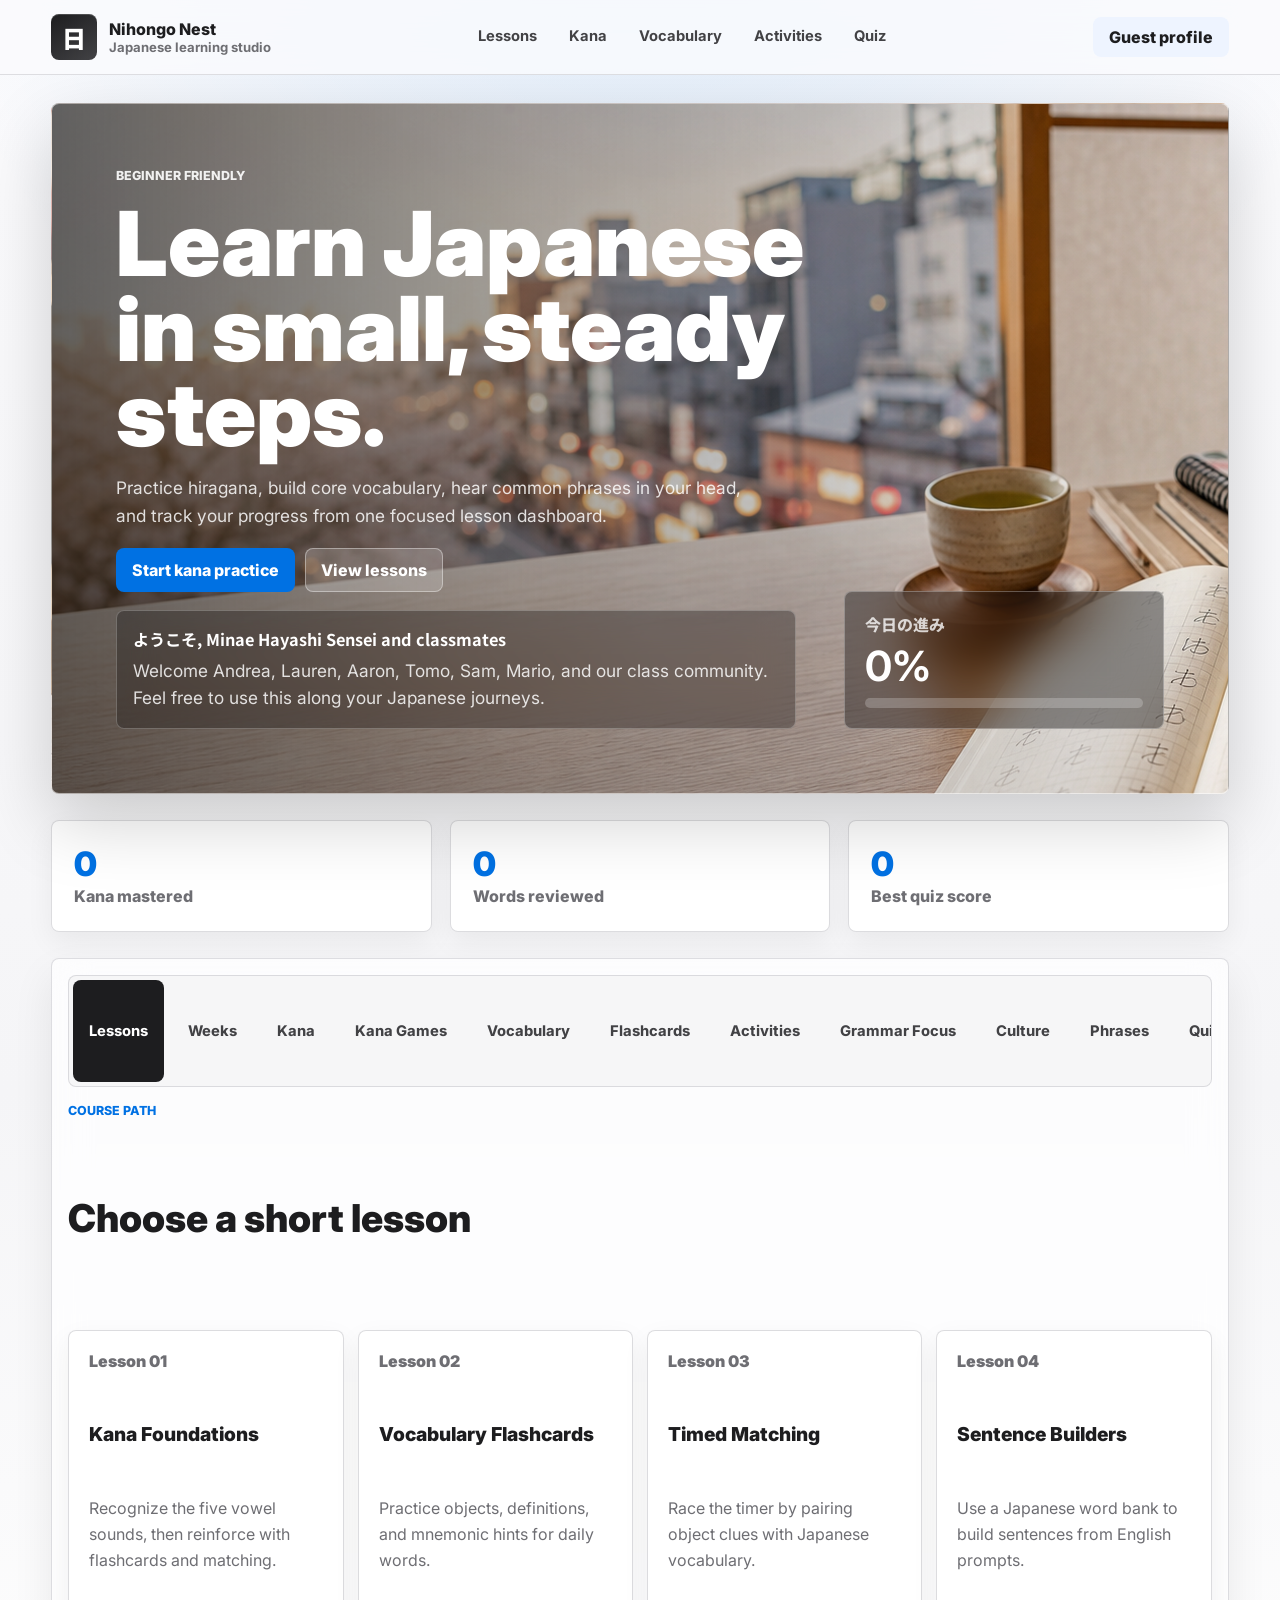
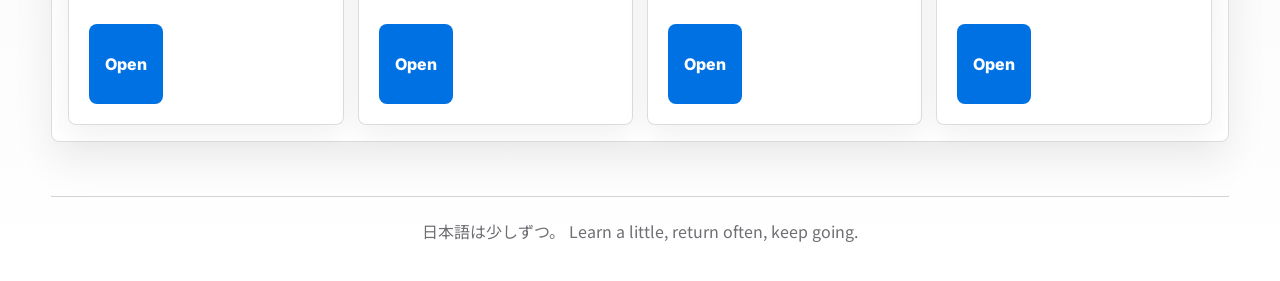
==== index.html @ d8e90565 "Add Japanese learning website" ====
<!doctype html>
<html lang="en">
  <head>
    <meta charset="UTF-8" />
    <meta name="viewport" content="width=device-width, initial-scale=1.0" />
    <title>Nihongo Nest | Japanese Learning</title>
    <link rel="preconnect" href="https://fonts.googleapis.com" />
    <link rel="preconnect" href="https://fonts.gstatic.com" crossorigin />
    <link
      href="https://fonts.googleapis.com/css2?family=Noto+Sans+JP:wght@400;600;700;900&family=Inter:wght@400;600;700;900&display=swap"
      rel="stylesheet"
    />
    <link rel="stylesheet" href="styles.css" />
  </head>
  <body>
    <header class="topbar">
      <a class="brand" href="#home" aria-label="Nihongo Nest home">
        <span class="brand-mark">日</span>
        <span>
          <strong>Nihongo Nest</strong>
          <small>Japanese learning studio</small>
        </span>
      </a>
      <nav aria-label="Main navigation">
        <a href="#course" data-course-tab="lessons">Lessons</a>
        <a href="#course" data-course-tab="kana">Kana</a>
        <a href="#course" data-course-tab="vocab">Vocabulary</a>
        <a href="#course" data-course-tab="activities">Activities</a>
        <a href="#course" data-course-tab="quiz">Quiz</a>
      </nav>
      <div class="profile-widget" id="profileWidget">
        <button class="profile-chip" type="button" id="profileToggleButton">Guest profile</button>
        <div class="profile-popover" id="profilePopover" hidden>
          <label>
            Name
            <input id="profileNameInput" type="text" autocomplete="username" placeholder="Your name" />
          </label>
          <label>
            4-digit password
            <input
              id="profilePinInput"
              type="password"
              inputmode="numeric"
              maxlength="4"
              autocomplete="current-password"
              placeholder="1234"
            />
          </label>
          <div class="profile-actions">
            <button type="button" id="profileLoginButton">Open profile</button>
            <button class="light" type="button" id="profileLogoutButton">Guest mode</button>
          </div>
          <p id="profileStatus" role="status">Create or open a profile to save progress by name.</p>
        </div>
      </div>
    </header>

    <main>
      <section class="hero" id="home">
        <div class="hero-copy">
          <span class="eyebrow">Beginner friendly</span>
          <h1>Learn Japanese in small, steady steps.</h1>
          <p>
            Practice hiragana, build core vocabulary, hear common phrases in your head, and
            track your progress from one focused lesson dashboard.
          </p>
          <div class="hero-actions" aria-label="Primary actions">
            <a class="button primary" href="#course" data-course-tab="kana">Start kana practice</a>
            <a class="button secondary" href="#course" data-course-tab="lessons">View lessons</a>
          </div>
          <div class="class-welcome">
            <strong>ようこそ, Minae Hayashi Sensei and classmates</strong>
            <p>
              Welcome Andrea, Lauren, Aaron, Tomo, Sam, Mario, and our class community.
              Feel free to use this along your Japanese journeys.
            </p>
          </div>
        </div>
        <div class="hero-meter" aria-label="Study progress">
          <span>今日の進み</span>
          <strong id="heroProgress">0%</strong>
          <div class="progress-track">
            <span id="heroProgressBar"></span>
          </div>
        </div>
      </section>

      <section class="study-strip" aria-label="Learning stats">
        <article>
          <span id="knownKanaCount">0</span>
          <p>Kana mastered</p>
        </article>
        <article>
          <span id="knownWordCount">0</span>
          <p>Words reviewed</p>
        </article>
        <article>
          <span id="quizBest">0</span>
          <p>Best quiz score</p>
        </article>
      </section>

      <section class="course-shell" id="course" aria-label="Course workspace">
        <div class="course-tabs" role="tablist" aria-label="Course sections">
          <button class="active" type="button" role="tab" data-course-tab="lessons" aria-selected="true">Lessons</button>
          <button type="button" role="tab" data-course-tab="weeks" aria-selected="false">Weeks</button>
          <button type="button" role="tab" data-course-tab="kana" aria-selected="false">Kana</button>
          <button type="button" role="tab" data-course-tab="kana-games" aria-selected="false">Kana Games</button>
          <button type="button" role="tab" data-course-tab="vocab" aria-selected="false">Vocabulary</button>
          <button type="button" role="tab" data-course-tab="flashcards" aria-selected="false">Flashcards</button>
          <button type="button" role="tab" data-course-tab="activities" aria-selected="false">Activities</button>
          <button type="button" role="tab" data-course-tab="grammar" aria-selected="false">Grammar Focus</button>
          <button type="button" role="tab" data-course-tab="culture" aria-selected="false">Culture</button>
          <button type="button" role="tab" data-course-tab="phrase" aria-selected="false">Phrases</button>
          <button type="button" role="tab" data-course-tab="quiz" aria-selected="false">Quiz</button>
        </div>

        <div class="course-stage">
      <section class="lessons-section course-panel active" id="lessons" data-course-panel="lessons">
        <div class="section-heading">
          <span class="eyebrow">Course path</span>
          <h2>Choose a short lesson</h2>
        </div>
        <div class="lesson-grid" id="lessonGrid"></div>
      </section>

      <section class="weeks-section course-panel" id="weeks" data-course-panel="weeks">
        <div class="section-heading">
          <span class="eyebrow">Weekly lesson archive</span>
          <h2>Keep each class organized</h2>
        </div>
        <section class="week-control-panel">
          <div>
            <span class="eyebrow">Current module</span>
            <h3 id="selectedWeekTitle">Week overview</h3>
            <p id="selectedWeekSummary">Choose a week to review its vocabulary, grammar, culture, and activities.</p>
          </div>
          <label>
            Choose week
            <select id="weekSelect"></select>
          </label>
        </section>
        <div class="week-detail-grid" id="weekDetailGrid"></div>
        <div class="week-card-grid" id="weekCardGrid"></div>
      </section>

      <section class="workspace course-panel" id="kana" data-course-panel="kana">
        <div class="section-heading">
          <span class="eyebrow">Kana trainer</span>
          <h2>Read, reveal, repeat</h2>
        </div>
        <div class="trainer-layout">
          <section class="kana-practice" aria-labelledby="kanaTitle">
            <div class="panel-heading">
              <div>
                <span id="kanaSetLabel">Hiragana</span>
                <h3 id="kanaTitle">Kana flashcard</h3>
              </div>
              <div class="segmented" role="group" aria-label="Kana set">
                <button class="active" type="button" data-kana-set="hiragana">あ</button>
                <button type="button" data-kana-set="katakana">ア</button>
                <button type="button" data-kana-set="mixed">Mix</button>
              </div>
            </div>
            <p class="round-note" id="kanaRoundNote">Practice set: Hiragana basics</p>
            <button class="kana-card" id="kanaCard" type="button" aria-label="Reveal kana answer">
              <span id="kanaCharacter">あ</span>
              <small id="kanaAnswer">Tap to reveal</small>
            </button>
            <div class="practice-actions">
              <button type="button" id="markKnownButton">I knew it</button>
              <button class="light" type="button" id="nextKanaButton">Next card</button>
            </div>
          </section>

          <section class="kana-chart" aria-labelledby="chartTitle">
            <div class="panel-heading">
              <div>
                <span>Reference</span>
                <h3 id="chartTitle">Kana chart</h3>
              </div>
              <button class="light" type="button" id="toggleKanaChartButton" aria-expanded="false">
                Show chart
              </button>
            </div>
            <div class="chart-grid" id="kanaChart" hidden></div>
          </section>

          <section class="kana-print-panel">
            <div class="panel-heading">
              <div>
                <span>Printable practice</span>
                <h3>PDF-style kana sheets</h3>
              </div>
            </div>
            <p>Open a clean practice sheet, then use your browser print menu to save it as a PDF.</p>
            <div class="practice-actions">
              <button type="button" data-print-kana="hiragana">Hiragana sheet</button>
              <button class="light" type="button" data-print-kana="katakana">Katakana sheet</button>
            </div>
          </section>
        </div>
      </section>

      <section class="kana-games-section course-panel" id="kana-games" data-course-panel="kana-games">
        <div class="section-heading">
          <span class="eyebrow">Kana reinforcement</span>
          <h2>Flashcards, matching, and mnemonic hints</h2>
        </div>
        <div class="game-layout">
          <section class="mini-game-panel">
            <div class="panel-heading">
              <div>
                <span id="kanaGameSetLabel">Hiragana</span>
                <h3>Kana match</h3>
              </div>
              <button class="light" type="button" id="newKanaMatchButton">New round</button>
            </div>
            <div class="match-columns">
              <div id="kanaSymbolChoices" class="choice-stack" aria-label="Kana choices"></div>
              <div id="kanaReadingChoices" class="choice-stack" aria-label="Reading choices"></div>
            </div>
            <p class="feedback" id="kanaMatchFeedback" role="status">Match each kana to its reading.</p>
          </section>

          <section class="mini-game-panel">
            <div class="panel-heading">
              <div>
                <span>Memory clue</span>
                <h3>Mnemonic helper</h3>
              </div>
              <button class="light" type="button" id="kanaHintButton">Show hint</button>
            </div>
            <p class="jp hint-symbol" id="kanaHintSymbol">あ</p>
            <p id="kanaHintText">Tap Show hint when a kana needs a memory hook.</p>
          </section>

          <section class="mini-game-panel kata-translation-panel">
            <div class="panel-heading">
              <div>
                <span>Katakana translation</span>
                <h3>What does the word say?</h3>
              </div>
            </div>
            <label>
              Choose katakana word
              <select id="katakanaWordSelect"></select>
            </label>
            <p class="jp" id="katakanaPracticeWord">テレビ</p>
            <div class="answer-grid" id="katakanaAnswerGrid"></div>
            <p class="feedback" id="katakanaAnnotation" role="status">
              Choose one answer. The note will explain the sound and meaning.
            </p>
          </section>
        </div>
      </section>

      <section class="vocab-section course-panel" id="vocab" data-course-panel="vocab">
        <div class="section-heading">
          <span class="eyebrow">Vocabulary</span>
          <h2>Flashcards, objects, definitions, and mnemonics</h2>
        </div>
        <div class="toolbar" aria-label="Vocabulary filters">
          <button class="active" type="button" data-category="all">All</button>
          <button type="button" data-category="greetings">Greetings</button>
          <button type="button" data-category="food">Food</button>
          <button type="button" data-category="travel">Travel</button>
          <button type="button" data-category="time">Time</button>
          <button type="button" data-category="family">Family</button>
        </div>
        <div class="word-grid" id="wordGrid"></div>
      </section>

      <section class="vocab-flash-section course-panel" id="flashcards" data-course-panel="flashcards">
        <div class="section-heading">
          <span class="eyebrow">Vocabulary flashcard</span>
          <h2>Guess the meaning, then reveal</h2>
        </div>
        <div class="flash-layout">
          <section class="vocab-flash-card" id="vocabFlashCard" aria-live="polite">
            <span class="object-icon" id="flashObject">💧</span>
            <p class="jp" id="flashJapanese">水</p>
            <strong id="flashPrompt">What does this mean?</strong>
            <p id="flashAnswer">Tap reveal to check yourself.</p>
          </section>
          <section class="mini-game-panel">
            <div class="practice-actions">
              <button type="button" id="revealFlashButton">Reveal</button>
              <button class="light" type="button" id="nextFlashButton">Next flashcard</button>
              <button class="light" type="button" id="flashHintButton">Mnemonic hint</button>
            </div>
            <p class="feedback" id="flashHintText" role="status">Hints use memory hooks to connect sound, meaning, and object.</p>
          </section>
        </div>
      </section>

      <section class="activities-section course-panel" id="activities" data-course-panel="activities">
        <div class="section-heading">
          <span class="eyebrow">Activity games</span>
          <h2>Timed matching and sentence building</h2>
        </div>
        <div class="activity-grid">
          <section class="timed-match-panel">
            <div class="game-status">
              <strong id="matchTimer">45</strong>
              <span id="objectMatchScore">0 matches</span>
            </div>
            <h3>Match definitions to objects</h3>
            <p>Choose an object, then choose the Japanese word that matches its definition.</p>
            <div class="object-row" id="objectChoices"></div>
            <div class="definition-row" id="definitionChoices"></div>
            <div class="practice-actions">
              <button type="button" id="startObjectMatchButton">Start timer</button>
              <button class="light" type="button" id="resetObjectMatchButton">Reset game</button>
              <button class="light" type="button" id="objectHintButton">Hint</button>
            </div>
            <p class="feedback" id="objectMatchFeedback" role="status">Start the timer when you are ready.</p>
          </section>

          <section class="sentence-game-panel">
            <div class="panel-heading">
              <div>
                <span>Sentence builder</span>
                <h3>Build the Japanese sentence</h3>
              </div>
              <button class="light" type="button" id="nextSentenceButton">Next sentence</button>
            </div>
            <p class="english-target" id="sentenceEnglish">I like tea.</p>
            <div class="grammar-legend" aria-label="Parts of speech legend">
              <span data-role="topic">Topic</span>
              <span data-role="noun">Noun</span>
              <span data-role="particle">Particle</span>
              <span data-role="action">Action</span>
              <span data-role="question">Question</span>
              <span data-role="polite">Polite</span>
            </div>
            <div class="sentence-slots" id="sentenceSlots" aria-label="Sentence slots"></div>
            <div class="word-bank" id="sentenceBank" aria-label="Japanese word bank"></div>
            <div class="practice-actions">
              <button type="button" id="checkSentenceButton">Check sentence</button>
              <button class="light" type="button" id="clearSentenceButton">Clear</button>
              <button class="light" type="button" id="sentenceHintButton">Hint</button>
            </div>
            <p class="feedback" id="sentenceFeedback" role="status">Pull words from the bank to complete the sentence.</p>
          </section>
        </div>
        <section class="review-panel" aria-labelledby="reviewTitle">
          <div class="panel-heading">
            <div>
              <span>Extra practice</span>
              <h3 id="reviewTitle">Review missed answers</h3>
            </div>
            <button class="light" type="button" id="clearReviewButton">Clear review</button>
          </div>
          <div class="review-grid" id="reviewGrid">
            <p>No missed answers yet. This area fills in as you practice.</p>
          </div>
        </section>
      </section>

      <section class="phrase-section course-panel" id="phrase" data-course-panel="phrase">
        <div class="section-heading">
          <span class="eyebrow">Phrase builder</span>
          <h2>Swap one part and speak</h2>
        </div>
        <div class="phrase-builder">
          <p class="jp" id="phraseJapanese">私は コーヒー が 好きです。</p>
          <p id="phraseRomaji">Watashi wa koohii ga suki desu.</p>
          <label>
            Change the noun
            <select id="phraseSelect"></select>
          </label>
        </div>
      </section>

      <section class="grammar-section course-panel" id="grammar" data-course-panel="grammar">
        <div class="section-heading">
          <span class="eyebrow">Grammar focus</span>
          <h2>Particles and sentence patterns</h2>
        </div>
        <div class="grammar-focus-grid" id="grammarFocusGrid"></div>
        <section class="grammar-practice-panel">
          <div>
            <span class="eyebrow">Mini practice</span>
            <h3>Pick the missing particle</h3>
          </div>
          <p class="jp" id="grammarPracticeSentence">わたし ___ にほんじんです。</p>
          <div class="answer-grid" id="grammarAnswerGrid"></div>
          <p class="feedback" id="grammarFeedback" role="status">Choose the particle that fits the sentence.</p>
        </section>
      </section>

      <section class="culture-section course-panel" id="culture" data-course-panel="culture">
        <div class="section-heading">
          <span class="eyebrow">Japanese society and culture</span>
          <h2>Week 4 May 5 upload: family, ability, and Golden Week</h2>
        </div>
        <section class="culture-hero-card">
          <div>
            <span class="eyebrow">Narrative</span>
            <h3>From classroom practice to cultural context</h3>
            <p>
              The class moved from warm conversation into survival-skill sentences using
              できます and できません, then into the particle も for “also.” The second half
              shifted toward family language and Japanese society: how family terms change when
              speaking about your own family versus someone else’s, and how Golden Week shapes
              travel, work, and everyday life in Japan.
            </p>
          </div>
          <div class="culture-term-cloud" id="cultureTermCloud"></div>
        </section>
        <section class="class-community-card">
          <div>
            <span class="eyebrow">Class community</span>
            <h3>Welcome to the shared study space</h3>
            <p>
              Minae Hayashi Sensei, Andrea, Lauren, Aaron, Tomo, Sam, Mario, and classmates:
              this page is built from our class notes, practice moments, and cultural topics.
              Feel free to use it along your Japanese journeys.
            </p>
          </div>
          <div class="class-name-grid" aria-label="Class names">
            <span>林先生</span>
            <span>Andrea-san</span>
            <span>Lauren-san</span>
            <span>Aaron-san</span>
            <span>Tomo-san</span>
            <span>Sam-san</span>
            <span>Mario-san</span>
          </div>
        </section>
        <div class="class-recap-grid" id="classRecapGrid"></div>
        <div class="culture-photo-grid" id="culturePhotoGrid"></div>
      </section>

      <section class="quiz-section course-panel" id="quiz" data-course-panel="quiz">
        <div class="section-heading">
          <span class="eyebrow">Quick quiz</span>
          <h2>Five questions, instant feedback</h2>
        </div>
        <div class="quiz-panel">
          <div class="quiz-topline">
            <p id="quizProgress">Question 1 of 5</p>
            <strong id="quizScore">0 correct</strong>
          </div>
          <h3 id="quizPrompt">What does ありがとう mean?</h3>
          <div class="answer-grid" id="answerGrid"></div>
          <p class="feedback" id="quizFeedback" role="status"></p>
          <button type="button" id="resetQuizButton">Restart quiz</button>
        </div>
      </section>
        </div>
      </section>
    </main>

    <footer>
      <p>日本語は少しずつ。 Learn a little, return often, keep going.</p>
    </footer>

    <script src="app.js"></script>
  </body>
</html>
---- styles.css ----
:root {
  color-scheme: light;
  --ink: #1d1d1f;
  --muted: #6e6e73;
  --page: #f5f5f7;
  --panel: #ffffff;
  --line: #d2d2d7;
  --red: #ff3b30;
  --red-dark: #b42318;
  --green: #34c759;
  --indigo: #0071e3;
  --gold: #ffcc00;
  --sky: #e8f2ff;
  --purple: #af52de;
  --shadow: 0 18px 40px rgba(0, 0, 0, 0.08);
}

* {
  box-sizing: border-box;
}

html {
  scroll-behavior: smooth;
}

body {
  margin: 0;
  color: var(--ink);
  background:
    radial-gradient(circle at 10% 8%, rgba(193, 60, 53, 0.12), transparent 30%),
    linear-gradient(180deg, #fffaf0 0%, var(--page) 52%, #eef4ed 100%);
  font-family: Inter, "Noto Sans JP", system-ui, sans-serif;
}

button,
input,
select {
  font: inherit;
}

button,
a {
  -webkit-tap-highlight-color: transparent;
}

a {
  color: inherit;
}

.topbar {
  position: sticky;
  top: 0;
  z-index: 20;
  display: flex;
  align-items: center;
  justify-content: space-between;
  gap: 20px;
  min-height: 76px;
  padding: 14px clamp(16px, 4vw, 56px);
  border-bottom: 1px solid rgba(222, 211, 193, 0.8);
  background: rgba(255, 253, 248, 0.88);
  backdrop-filter: blur(16px);
}

.brand {
  display: inline-flex;
  align-items: center;
  gap: 12px;
  text-decoration: none;
}

.brand-mark {
  display: grid;
  width: 46px;
  height: 46px;
  place-items: center;
  border-radius: 8px;
  color: #fff;
  background: var(--red);
  font-family: "Noto Sans JP", sans-serif;
  font-size: 1.5rem;
  font-weight: 900;
}

.brand strong,
.brand small {
  display: block;
}

.brand small {
  color: var(--muted);
  font-size: 0.82rem;
  font-weight: 700;
}

nav {
  display: flex;
  flex-wrap: wrap;
  justify-content: flex-end;
  gap: 8px;
}

nav a {
  min-height: 40px;
  padding: 10px 12px;
  border-radius: 8px;
  color: var(--ink);
  font-weight: 800;
  text-decoration: none;
}

nav a:hover {
  background: #efe4d3;
}

.profile-widget {
  position: relative;
}

.profile-chip {
  min-height: 40px;
  color: var(--ink);
  background: #eef4ff;
}

.profile-popover {
  position: absolute;
  top: calc(100% + 10px);
  right: 0;
  z-index: 30;
  display: grid;
  width: min(340px, calc(100vw - 32px));
  gap: 12px;
  border: 1px solid rgba(210, 210, 215, 0.9);
  border-radius: 8px;
  padding: 16px;
  background: rgba(255, 255, 255, 0.96);
  box-shadow: 0 22px 54px rgba(0, 0, 0, 0.14);
  backdrop-filter: blur(20px) saturate(160%);
}

.profile-popover[hidden] {
  display: none;
}

.profile-popover label {
  display: grid;
  gap: 7px;
  color: var(--ink);
  font-size: 0.9rem;
  font-weight: 800;
}

.profile-popover input {
  width: 100%;
  min-height: 42px;
  border: 1px solid var(--line);
  border-radius: 8px;
  padding: 10px 12px;
  color: var(--ink);
  background: #f5f5f7;
}

.profile-actions {
  display: flex;
  flex-wrap: wrap;
  gap: 8px;
}

#profileStatus {
  color: var(--muted);
  font-size: 0.9rem;
}

main {
  display: grid;
  gap: 26px;
  padding: 28px clamp(16px, 4vw, 56px) 54px;
}

.hero {
  position: relative;
  display: grid;
  grid-template-columns: minmax(0, 1fr) minmax(220px, 320px);
  gap: 24px;
  min-height: 520px;
  overflow: hidden;
  border-radius: 8px;
  padding: clamp(28px, 6vw, 64px);
  color: #fff;
  background:
    linear-gradient(90deg, rgba(23, 33, 29, 0.9) 0%, rgba(23, 33, 29, 0.66) 44%, rgba(23, 33, 29, 0.12) 100%),
    url("assets/japanese-study-hero.png");
  background-position: center;
  background-size: cover;
  box-shadow: var(--shadow);
}

.hero-copy {
  display: grid;
  align-content: center;
  gap: 18px;
  max-width: 720px;
}

.class-welcome {
  display: grid;
  gap: 6px;
  max-width: 680px;
  border: 1px solid rgba(255, 255, 255, 0.24);
  border-radius: 8px;
  padding: 16px;
  background: rgba(20, 20, 22, 0.34);
  backdrop-filter: blur(18px) saturate(140%);
}

.class-welcome strong {
  font-family: "Noto Sans JP", Inter, sans-serif;
  font-size: 1.02rem;
}

.eyebrow {
  color: var(--red-dark);
  font-size: 0.78rem;
  font-weight: 900;
  letter-spacing: 0;
  text-transform: uppercase;
}

.hero .eyebrow,
.hero p {
  color: rgba(255, 255, 255, 0.84);
}

h1,
h2,
h3,
p {
  margin: 0;
}

h1 {
  max-width: 11ch;
  font-size: clamp(2.65rem, 7vw, 6.3rem);
  line-height: 0.95;
}

h2 {
  font-size: clamp(1.6rem, 3vw, 2.6rem);
  line-height: 1.06;
}

h3 {
  font-size: 1.2rem;
}

p {
  color: var(--muted);
  line-height: 1.6;
}

.hero p {
  max-width: 58ch;
  font-size: 1.08rem;
}

.hero-actions,
.practice-actions,
.toolbar,
.quiz-topline {
  display: flex;
  flex-wrap: wrap;
  gap: 10px;
}

.button,
button {
  display: inline-flex;
  align-items: center;
  justify-content: center;
  min-height: 44px;
  border: 0;
  border-radius: 8px;
  padding: 10px 16px;
  color: #fff;
  background: var(--red);
  font-weight: 900;
  text-decoration: none;
  cursor: pointer;
}

.button.secondary,
button.light {
  color: var(--ink);
  background: #f1e5d3;
}

.hero .button.secondary {
  color: #fff;
  background: rgba(255, 255, 255, 0.16);
  box-shadow: inset 0 0 0 1px rgba(255, 255, 255, 0.5);
}

.hero-meter {
  align-self: end;
  display: grid;
  gap: 10px;
  padding: 20px;
  border: 1px solid rgba(255, 255, 255, 0.36);
  border-radius: 8px;
  background: rgba(23, 33, 29, 0.48);
  backdrop-filter: blur(8px);
}

.hero-meter span {
  font-family: "Noto Sans JP", sans-serif;
  color: rgba(255, 255, 255, 0.78);
  font-weight: 800;
}

.hero-meter strong {
  font-size: 2.6rem;
  line-height: 1;
}

.progress-track {
  height: 10px;
  overflow: hidden;
  border-radius: 999px;
  background: rgba(255, 255, 255, 0.22);
}

.progress-track span {
  display: block;
  width: 0%;
  height: 100%;
  background: var(--gold);
  transition: width 180ms ease;
}

.course-shell {
  display: grid;
  gap: 16px;
  min-height: calc(100vh - 116px);
  border: 1px solid var(--line);
  border-radius: 8px;
  padding: 16px;
  background: rgba(255, 253, 248, 0.72);
  box-shadow: var(--shadow);
}

.course-tabs {
  display: flex;
  gap: 8px;
  overflow-x: auto;
  padding: 4px;
  border: 1px solid var(--line);
  border-radius: 8px;
  background: #f5ead8;
}

.course-tabs button {
  flex: 0 0 auto;
  min-height: 40px;
  color: var(--ink);
  background: transparent;
}

.course-tabs button.active {
  color: #fff;
  background: var(--indigo);
}

.course-stage {
  display: grid;
  min-height: 560px;
}

.course-panel {
  display: none !important;
}

.course-panel.active {
  display: grid !important;
}

.study-strip,
.lessons-section,
.weeks-section,
.workspace,
.kana-games-section,
.vocab-section,
.vocab-flash-section,
.activities-section,
.grammar-section,
.culture-section,
.phrase-section,
.quiz-section {
  display: grid;
  gap: 18px;
}

.study-strip {
  grid-template-columns: repeat(3, minmax(0, 1fr));
}

.study-strip article,
.lesson-card,
.week-control-panel,
.week-card,
.week-detail-card,
.kana-practice,
.kana-chart,
.kana-print-panel,
.mini-game-panel,
.vocab-flash-card,
.timed-match-panel,
.sentence-game-panel,
.review-panel,
.grammar-practice-panel,
.phrase-builder,
.quiz-panel,
.word-card {
  border: 1px solid var(--line);
  border-radius: 8px;
  background: var(--panel);
  box-shadow: var(--shadow);
}

.study-strip article {
  padding: 22px;
}

.study-strip span {
  color: var(--green);
  font-size: 2.1rem;
  font-weight: 900;
}

.study-strip p {
  font-weight: 800;
}

.section-heading {
  display: grid;
  gap: 6px;
}

.lesson-grid {
  display: grid;
  grid-template-columns: repeat(4, minmax(0, 1fr));
  gap: 14px;
}

.lesson-card {
  display: grid;
  gap: 14px;
  padding: 20px;
}

.lesson-card span {
  color: var(--red-dark);
  font-weight: 900;
}

.lesson-card button {
  justify-self: start;
}

.week-control-panel {
  display: grid;
  grid-template-columns: minmax(0, 1fr) minmax(240px, 340px);
  gap: 18px;
  align-items: end;
}

.week-detail-grid,
.week-card-grid {
  display: grid;
  gap: 14px;
}

.week-detail-grid {
  grid-template-columns: repeat(4, minmax(0, 1fr));
}

.week-card-grid {
  grid-template-columns: repeat(3, minmax(0, 1fr));
}

.week-card,
.week-detail-card {
  display: grid;
  gap: 12px;
  padding: 18px;
}

.week-card > span {
  color: var(--muted);
  font-size: 0.82rem;
  font-weight: 850;
  text-transform: uppercase;
}

.week-card button {
  justify-self: start;
}

.week-detail-card div {
  display: flex;
  flex-wrap: wrap;
  gap: 8px;
}

.week-detail-card span {
  border-radius: 8px;
  padding: 8px 10px;
  color: var(--indigo);
  background: rgba(0, 113, 227, 0.1);
  font-family: "Noto Sans JP", sans-serif;
  font-weight: 850;
}

.trainer-layout {
  display: grid;
  grid-template-columns: minmax(280px, 0.85fr) minmax(0, 1.15fr);
  gap: 18px;
}

.kana-print-panel {
  grid-column: 1 / -1;
  display: grid;
  gap: 12px;
}

.kana-practice,
.kana-chart,
.kana-print-panel,
.week-control-panel,
.mini-game-panel,
.timed-match-panel,
.sentence-game-panel,
.review-panel,
.grammar-practice-panel,
.phrase-builder,
.quiz-panel {
  padding: 22px;
}

.panel-heading {
  display: flex;
  align-items: start;
  justify-content: space-between;
  gap: 14px;
  margin-bottom: 18px;
}

.panel-heading span {
  color: var(--muted);
  font-weight: 900;
}

.segmented {
  display: inline-grid;
  grid-template-columns: repeat(3, minmax(44px, auto));
  gap: 4px;
  padding: 4px;
  border: 1px solid var(--line);
  border-radius: 8px;
  background: #f7efdf;
}

.segmented button {
  min-height: 38px;
  padding: 0 10px;
  color: var(--ink);
  background: transparent;
  font-family: "Noto Sans JP", sans-serif;
}

.segmented button.active {
  color: #fff;
  background: var(--indigo);
}

.kana-card {
  display: grid;
  width: 100%;
  min-height: 260px;
  place-items: center;
  gap: 8px;
  border: 1px solid #eadcc8;
  color: var(--ink);
  background:
    linear-gradient(#f3e6d4 1px, transparent 1px),
    linear-gradient(90deg, #f3e6d4 1px, transparent 1px),
    #fffaf1;
  background-size: 28px 28px;
}

.kana-card span {
  font-family: "Noto Sans JP", sans-serif;
  font-size: clamp(5rem, 15vw, 9rem);
  font-weight: 900;
  line-height: 1;
}

.kana-card small {
  color: var(--muted);
  font-size: 1rem;
  font-weight: 900;
}

.practice-actions {
  margin-top: 14px;
}

.round-note {
  margin: -8px 0 12px;
  color: var(--indigo);
  font-weight: 900;
}

.chart-grid {
  display: grid;
  grid-template-columns: repeat(5, minmax(46px, 1fr));
  gap: 8px;
}

.chart-grid[hidden] {
  display: none;
}

.chart-tile {
  display: grid;
  min-height: 66px;
  place-items: center;
  border: 1px solid #eadcc8;
  border-radius: 8px;
  background: #fff9ee;
}

.chart-tile strong {
  font-family: "Noto Sans JP", sans-serif;
  font-size: 1.45rem;
}

.chart-tile small {
  color: var(--muted);
  font-weight: 800;
}

.chart-tile.known {
  border-color: rgba(23, 107, 85, 0.5);
  background: #e7f2ec;
}

.game-layout,
.flash-layout,
.activity-grid {
  display: grid;
  gap: 18px;
}

.game-layout,
.activity-grid {
  grid-template-columns: repeat(2, minmax(0, 1fr));
}

.sentence-game-panel {
  grid-column: 1 / -1;
  display: grid;
  grid-template-columns: minmax(250px, 0.34fr) minmax(0, 0.66fr);
  grid-template-areas:
    "heading slots"
    "prompt slots"
    "legend bank"
    "actions bank"
    "feedback feedback";
  align-items: start;
  column-gap: 22px;
  row-gap: 14px;
  min-height: 360px;
}

.timed-match-panel {
  grid-column: 1 / -1;
  display: grid;
  grid-template-columns: minmax(240px, 0.3fr) minmax(0, 0.34fr) minmax(0, 0.36fr);
  grid-template-areas:
    "status objects definitions"
    "title objects definitions"
    "copy objects definitions"
    "actions objects definitions"
    "feedback feedback feedback";
  align-items: start;
  column-gap: 22px;
  row-gap: 14px;
  min-height: 360px;
}

.timed-match-panel .game-status {
  grid-area: status;
}

.timed-match-panel h3 {
  grid-area: title;
}

.timed-match-panel > p:not(.feedback) {
  grid-area: copy;
}

.timed-match-panel .object-row {
  grid-area: objects;
}

.timed-match-panel .definition-row {
  grid-area: definitions;
}

.timed-match-panel .practice-actions {
  grid-area: actions;
}

.timed-match-panel .feedback {
  grid-area: feedback;
}

.sentence-game-panel .panel-heading {
  grid-area: heading;
  margin-bottom: 0;
}

.sentence-game-panel .english-target {
  grid-area: prompt;
}

.sentence-game-panel .grammar-legend {
  grid-area: legend;
}

.sentence-game-panel .sentence-slots {
  grid-area: slots;
}

.sentence-game-panel .word-bank {
  grid-area: bank;
}

.sentence-game-panel .practice-actions {
  grid-area: actions;
}

.sentence-game-panel .feedback {
  grid-area: feedback;
}

.flash-layout {
  grid-template-columns: minmax(280px, 0.75fr) minmax(0, 1.25fr);
}

.match-columns {
  display: grid;
  grid-template-columns: repeat(2, minmax(0, 1fr));
  gap: 12px;
}

.kata-translation-panel {
  grid-column: 1 / -1;
  display: grid;
  gap: 14px;
}

.kata-translation-panel select {
  width: min(100%, 420px);
}

.kata-translation-panel > .jp {
  display: grid;
  min-height: 120px;
  place-items: center;
  border: 1px solid rgba(210, 210, 215, 0.85);
  border-radius: 8px;
  color: var(--indigo);
  background: #fbfbfd;
  font-family: "Noto Sans JP", sans-serif;
  font-size: clamp(3rem, 9vw, 5.8rem);
  font-weight: 900;
}

.choice-stack,
.object-row,
.definition-row,
.word-bank,
.sentence-slots {
  display: grid;
  gap: 10px;
}

.choice-stack button,
.object-row button,
.definition-row button,
.word-bank button,
.sentence-slots button {
  min-height: 54px;
  color: var(--ink);
  background: #f4e8d6;
  text-align: left;
}

.choice-stack button.selected,
.object-row button.selected,
.definition-row button.selected,
.word-bank button.selected {
  color: #fff;
  background: var(--indigo);
}

.choice-stack button.matched,
.object-row button.matched,
.definition-row button.matched {
  color: #fff;
  background: #7253a4;
}

.object-row button.wrong,
.definition-row button.wrong {
  color: #fff;
  background: var(--red);
}

.hint-symbol,
.vocab-flash-card .jp {
  color: var(--red-dark);
  font-family: "Noto Sans JP", sans-serif;
  font-weight: 900;
}

.hint-symbol {
  font-size: clamp(4rem, 14vw, 8rem);
  line-height: 1;
}

.vocab-flash-card {
  display: grid;
  min-height: 320px;
  place-items: center;
  gap: 8px;
  padding: 28px;
  text-align: center;
}

.vocab-flash-card .object-icon {
  display: grid;
  place-items: center;
}

.vocab-flash-card .jp {
  font-size: clamp(2.5rem, 7vw, 5rem);
}

.game-status {
  display: flex;
  align-items: center;
  justify-content: space-between;
  gap: 14px;
  margin-bottom: 14px;
}

.game-status strong {
  display: grid;
  width: 72px;
  height: 72px;
  place-items: center;
  border-radius: 8px;
  color: #fff;
  background: var(--red);
  font-size: 2rem;
}

.game-status span {
  color: var(--green);
  font-weight: 900;
}

.object-row {
  grid-template-columns: repeat(2, minmax(120px, 1fr));
  margin: 0;
}

.object-row button {
  display: grid;
  place-items: center;
  min-height: 124px;
  font-size: 2rem;
  text-align: center;
}

.object-row small {
  color: inherit;
  font-family: "Noto Sans JP", sans-serif;
  font-size: 1rem;
  font-weight: 900;
  opacity: 0.9;
}

.definition-row {
  grid-template-columns: repeat(2, minmax(140px, 1fr));
  margin-bottom: 0;
}

.definition-row button {
  display: grid;
  gap: 4px;
  min-height: 124px;
}

.definition-row strong {
  font-family: "Noto Sans JP", sans-serif;
  font-size: 1.35rem;
}

.definition-row small {
  color: inherit;
  opacity: 0.72;
  font-weight: 800;
}

.english-target {
  color: var(--indigo);
  font-size: 1.35rem;
  font-weight: 900;
}

.sentence-slots {
  grid-template-columns: repeat(5, minmax(86px, 1fr));
  min-height: 104px;
  margin: 0;
}

.sentence-slots button {
  border: 2px dashed #cbb99d;
  background: #fff9ee;
  font-family: "Noto Sans JP", sans-serif;
  justify-content: center;
  min-height: 82px;
  font-size: 1.22rem;
}

.sentence-slots button.correct-slot {
  border-style: solid;
  border-color: #9ab8aa;
  color: #1f493d;
  background: #e6f0ea;
}

.sentence-slots button.wrong-slot {
  border-color: var(--red);
}

.word-bank {
  grid-template-columns: repeat(4, minmax(92px, 1fr));
  align-self: stretch;
  margin-bottom: 0;
}

.word-bank button {
  justify-content: center;
  font-family: "Noto Sans JP", sans-serif;
  font-size: 1.2rem;
  min-height: 72px;
}

.grammar-legend {
  display: flex;
  flex-wrap: wrap;
  gap: 8px;
  margin-top: 12px;
}

.grammar-legend span,
.word-bank button,
.sentence-slots button {
  border-left: 6px solid transparent;
}

.grammar-legend span {
  min-height: 34px;
  border-radius: 8px;
  padding: 8px 10px;
  background: #fff9ee;
  color: var(--ink);
  font-size: 0.82rem;
  font-weight: 900;
}

[data-role="topic"] {
  border-left-color: #4778b3 !important;
}

[data-role="noun"] {
  border-left-color: #c47a32 !important;
}

[data-role="particle"] {
  border-left-color: #7c9a3f !important;
}

[data-role="action"] {
  border-left-color: #9a5ca8 !important;
}

[data-role="question"] {
  border-left-color: #2f9a9a !important;
}

[data-role="polite"] {
  border-left-color: #c25c7a !important;
}

.review-panel {
  margin-top: 18px;
}

.review-grid {
  display: grid;
  grid-template-columns: repeat(3, minmax(0, 1fr));
  gap: 12px;
}

.review-card {
  display: grid;
  gap: 10px;
  border: 1px solid var(--line);
  border-radius: 8px;
  padding: 16px;
  background: #fff9ee;
}

.review-card strong {
  font-family: "Noto Sans JP", sans-serif;
  font-size: 1.35rem;
}

.review-practice {
  display: grid;
  gap: 6px;
}

.review-practice span {
  border-radius: 8px;
  padding: 8px;
  background: #eef4f3;
  color: var(--ink);
  font-size: 0.86rem;
  font-weight: 800;
}

.grammar-focus-grid {
  display: grid;
  grid-template-columns: repeat(3, minmax(0, 1fr));
  gap: 14px;
}

.grammar-card {
  display: grid;
  gap: 10px;
  border: 1px solid var(--line);
  border-radius: 8px;
  padding: 18px;
  background: var(--panel);
  box-shadow: var(--shadow);
}

.grammar-card > .jp {
  color: var(--red-dark);
  font-size: 3rem;
  line-height: 1;
}

.grammar-card strong {
  color: var(--indigo);
  font-size: 1.1rem;
}

.grammar-card div {
  display: grid;
  gap: 4px;
  border-left: 4px solid var(--gold);
  padding-left: 10px;
}

.grammar-card div .jp,
.grammar-practice-panel .jp {
  color: var(--ink);
  font-family: "Noto Sans JP", sans-serif;
  font-size: 1.5rem;
  font-weight: 900;
}

.grammar-practice-panel {
  display: grid;
  gap: 14px;
}

.toolbar button {
  color: var(--ink);
  background: #eee2cf;
}

.toolbar button.active {
  color: #fff;
  background: var(--green);
}

.word-grid {
  display: grid;
  grid-template-columns: repeat(4, minmax(0, 1fr));
  gap: 14px;
}

.word-card {
  display: grid;
  gap: 10px;
  padding: 18px;
}

.noun-visual {
  position: relative;
  display: grid;
  width: 118px;
  height: 118px;
  place-items: center;
  overflow: hidden;
  border: 2px solid #202020;
  border-radius: 8px;
  background: #fff;
  box-shadow: 0 8px 0 rgba(38, 60, 112, 0.08);
}

.word-card .noun-visual,
.review-card .noun-visual {
  width: 92px;
  height: 92px;
}

.object-row .noun-visual {
  width: 86px;
  height: 86px;
  border-width: 0;
  box-shadow: none;
}

.object-visual {
  font-size: 2.4rem;
}

.person-card {
  --hair: #4a2a1d;
  --shirt: #b8a782;
}

.person-head {
  position: absolute;
  top: 18px;
  width: 50px;
  height: 54px;
  border: 3px solid #202020;
  border-radius: 48% 48% 44% 44%;
  background: #ffd4b8;
}

.person-head::before {
  content: "";
  position: absolute;
  top: -10px;
  left: -4px;
  width: 58px;
  height: 26px;
  border-radius: 50% 50% 32% 32%;
  background: var(--hair);
}

.person-head::after {
  content: "";
  position: absolute;
  top: 24px;
  left: 13px;
  width: 5px;
  height: 5px;
  border-radius: 50%;
  background: #202020;
  box-shadow: 19px 0 #202020;
}

.person-smile {
  position: absolute;
  top: 54px;
  width: 20px;
  height: 10px;
  border-bottom: 3px solid #202020;
  border-radius: 0 0 20px 20px;
}

.person-cheek {
  position: absolute;
  top: 47px;
  width: 9px;
  height: 7px;
  border-radius: 50%;
  background: #f5a080;
}

.person-cheek.left {
  left: 35px;
}

.person-cheek.right {
  right: 35px;
}

.person-body {
  position: absolute;
  bottom: -4px;
  width: 70px;
  height: 48px;
  border: 3px solid #202020;
  border-radius: 24px 24px 8px 8px;
  background: var(--shirt);
}

.briefcase {
  position: absolute;
  left: 18px;
  bottom: 28px;
  width: 19px;
  height: 15px;
  border: 2px solid #202020;
  border-radius: 3px;
  background: #8a6a4a;
}

.apron {
  position: absolute;
  bottom: 4px;
  width: 42px;
  height: 34px;
  border: 3px solid #202020;
  border-radius: 4px 4px 10px 10px;
  background: #f7b3c2;
}

.mini-flag {
  position: absolute;
  right: 18px;
  top: 34px;
  width: 24px;
  height: 17px;
  border: 2px solid #202020;
  background:
    radial-gradient(circle at center, #cf2e2e 0 5px, transparent 6px),
    #fff;
}

.mini-flag::before {
  content: "";
  position: absolute;
  left: -5px;
  top: 12px;
  width: 4px;
  height: 42px;
  background: #202020;
}

.family-visual {
  display: block;
}

.mini-person {
  position: absolute;
  bottom: 12px;
  left: calc(16px + var(--x));
  width: 24px;
  height: 50px;
}

.mini-person i {
  position: absolute;
  top: 0;
  left: 3px;
  width: 18px;
  height: 18px;
  border: 2px solid #202020;
  border-radius: 50%;
  background: #ffd4b8;
}

.mini-person b {
  position: absolute;
  bottom: 0;
  left: 0;
  width: 24px;
  height: 32px;
  border: 2px solid #202020;
  border-radius: 12px 12px 4px 4px;
  background: var(--shirt);
}

.word-card .jp {
  color: var(--indigo);
  font-family: "Noto Sans JP", sans-serif;
  font-size: 1.8rem;
  font-weight: 900;
}

.word-card button {
  justify-self: start;
  color: var(--ink);
  background: var(--sky);
}

.pronunciation-box {
  border: 1px solid var(--line);
  border-radius: 8px;
  background: #fff9ee;
}

.pronunciation-box summary {
  min-height: 42px;
  padding: 10px 12px;
  color: var(--indigo);
  font-weight: 900;
  cursor: pointer;
}

.pronunciation-box div {
  display: grid;
  gap: 6px;
  padding: 0 12px 12px;
}

.pronunciation-box .jp {
  color: var(--red-dark);
  font-size: 1.45rem;
}

.pronunciation-box p {
  color: var(--ink);
  font-size: 0.95rem;
}

.card-hint {
  padding: 10px;
  border-left: 4px solid var(--gold);
  background: #fff6e5;
  color: var(--ink);
  font-weight: 800;
}

.phrase-builder {
  display: grid;
  gap: 14px;
  max-width: 860px;
  padding: 24px;
}

.phrase-builder .jp {
  color: var(--red-dark);
  font-family: "Noto Sans JP", sans-serif;
  font-size: clamp(1.9rem, 4vw, 3.2rem);
  font-weight: 900;
}

label {
  display: grid;
  gap: 8px;
  color: var(--ink);
  font-weight: 900;
}

select {
  width: min(100%, 360px);
  min-height: 44px;
  border: 1px solid var(--line);
  border-radius: 8px;
  padding: 10px 12px;
  color: var(--ink);
  background: #fff;
}

.quiz-panel {
  display: grid;
  gap: 16px;
  max-width: 920px;
}

.quiz-topline {
  justify-content: space-between;
}

.quiz-topline strong {
  color: var(--green);
}

.answer-grid {
  display: grid;
  grid-template-columns: repeat(2, minmax(0, 1fr));
  gap: 10px;
}

.answer-grid button {
  justify-content: start;
  min-height: 58px;
  color: var(--ink);
  background: #f4e8d6;
}

.answer-grid button.correct {
  color: #fff;
  background: var(--green);
}

.answer-grid button.wrong {
  color: #fff;
  background: var(--red);
}

.feedback {
  min-height: 28px;
  color: var(--indigo);
  font-weight: 900;
}

footer {
  padding: 0 clamp(16px, 4vw, 56px) 36px;
}

footer p {
  border-top: 1px solid var(--line);
  padding-top: 22px;
  font-family: "Noto Sans JP", Inter, sans-serif;
  text-align: center;
}

@media (max-width: 980px) {
  .hero,
  .trainer-layout {
    grid-template-columns: 1fr;
  }

  .hero {
    min-height: 620px;
    background-position: 62% center;
  }

  .hero-meter {
    max-width: 360px;
  }

  .lesson-grid,
  .word-grid,
  .game-layout,
  .flash-layout,
  .activity-grid {
    grid-template-columns: repeat(2, minmax(0, 1fr));
  }

  .game-layout,
  .flash-layout,
  .activity-grid {
    grid-template-columns: 1fr;
  }

  .sentence-game-panel {
    grid-template-columns: 1fr;
    grid-template-areas:
      "heading"
      "prompt"
      "legend"
      "slots"
      "bank"
      "actions"
      "feedback";
  }

  .timed-match-panel {
    grid-template-columns: 1fr;
    grid-template-areas:
      "status"
      "title"
      "copy"
      "objects"
      "definitions"
      "actions"
      "feedback";
  }
}

@media (max-width: 680px) {
.topbar {
    align-items: flex-start;
    flex-direction: column;
  }

  .profile-popover {
    left: 0;
    right: auto;
  }

  nav {
    justify-content: flex-start;
  }

  nav a {
    padding-inline: 10px;
  }

  main {
    padding-top: 18px;
  }

  .hero {
    min-height: 610px;
    padding: 24px;
  }

  .study-strip,
  .lesson-grid,
  .week-control-panel,
  .week-detail-grid,
  .week-card-grid,
  .word-grid,
  .grammar-focus-grid,
  .class-recap-grid,
  .culture-photo-grid,
  .answer-grid,
  .review-grid {
    grid-template-columns: 1fr;
  }

  .culture-hero-card {
    grid-template-columns: 1fr;
  }

  .class-community-card {
    grid-template-columns: 1fr;
  }

  .chart-grid {
    grid-template-columns: repeat(4, minmax(0, 1fr));
  }

  .match-columns,
  .definition-row,
  .sentence-slots,
  .word-bank,
  .object-row {
    grid-template-columns: 1fr;
  }
}

/* Modern interface refresh */
body {
  background:
    radial-gradient(circle at 50% -10%, rgba(0, 113, 227, 0.12), transparent 34%),
    linear-gradient(180deg, #fbfbfd 0%, var(--page) 58%, #ffffff 100%);
  font-family:
    Inter, ui-sans-serif, system-ui, -apple-system, BlinkMacSystemFont, "Segoe UI",
    "Noto Sans JP", sans-serif;
}

.topbar {
  min-height: 68px;
  border-bottom: 1px solid rgba(210, 210, 215, 0.72);
  background: rgba(251, 251, 253, 0.82);
  backdrop-filter: saturate(180%) blur(22px);
}

.brand-mark {
  border-radius: 8px;
  background:
    linear-gradient(145deg, #1d1d1f, #424245);
  box-shadow: inset 0 1px 0 rgba(255, 255, 255, 0.18);
}

.brand strong {
  font-weight: 800;
}

nav a {
  color: #424245;
  font-size: 0.92rem;
  font-weight: 700;
}

nav a:hover {
  color: var(--ink);
  background: rgba(0, 0, 0, 0.05);
}

main {
  max-width: 1480px;
  margin: 0 auto;
  padding-inline: clamp(18px, 4vw, 72px);
}

.hero {
  min-height: 560px;
  border: 1px solid rgba(255, 255, 255, 0.55);
  background:
    linear-gradient(90deg, rgba(0, 0, 0, 0.62) 0%, rgba(0, 0, 0, 0.34) 42%, rgba(0, 0, 0, 0.02) 100%),
    url("assets/japanese-study-hero.png");
  box-shadow: 0 28px 70px rgba(0, 0, 0, 0.18);
}

h1 {
  max-width: 12ch;
  font-weight: 900;
  letter-spacing: 0;
}

h2,
h3 {
  color: var(--ink);
  font-weight: 850;
  letter-spacing: 0;
}

.eyebrow {
  color: var(--indigo);
  font-weight: 800;
}

.hero .eyebrow {
  color: rgba(255, 255, 255, 0.9);
}

.button,
button {
  border-radius: 8px;
  background: var(--indigo);
  font-weight: 800;
  box-shadow: none;
  transition:
    transform 160ms ease,
    background 160ms ease,
    box-shadow 160ms ease;
}

.button:hover,
button:hover {
  transform: translateY(-1px);
  box-shadow: 0 8px 20px rgba(0, 113, 227, 0.18);
}

.button.secondary,
button.light {
  color: var(--indigo);
  background: rgba(0, 113, 227, 0.1);
}

.hero .button.secondary {
  color: #fff;
  background: rgba(255, 255, 255, 0.18);
  box-shadow: inset 0 0 0 1px rgba(255, 255, 255, 0.38);
}

.hero-meter {
  border-color: rgba(255, 255, 255, 0.28);
  background: rgba(20, 20, 22, 0.42);
  backdrop-filter: blur(24px) saturate(140%);
}

.progress-track span {
  background: linear-gradient(90deg, #34c759, #0071e3);
}

.course-shell {
  border-color: rgba(210, 210, 215, 0.75);
  background: rgba(255, 255, 255, 0.72);
  backdrop-filter: blur(18px) saturate(160%);
}

.course-tabs {
  border-color: rgba(210, 210, 215, 0.78);
  background: rgba(245, 245, 247, 0.9);
}

.course-tabs button {
  color: #424245;
  font-size: 0.92rem;
  font-weight: 750;
}

.course-tabs button.active {
  color: #fff;
  background: #1d1d1f;
}

.study-strip article,
.lesson-card,
.week-control-panel,
.week-card,
.week-detail-card,
.kana-practice,
.kana-chart,
.kana-print-panel,
.mini-game-panel,
.vocab-flash-card,
.timed-match-panel,
.sentence-game-panel,
.review-panel,
.grammar-practice-panel,
.phrase-builder,
.quiz-panel,
.word-card,
.grammar-card {
  border-color: rgba(210, 210, 215, 0.78);
  background: rgba(255, 255, 255, 0.92);
  box-shadow: 0 10px 28px rgba(0, 0, 0, 0.06);
}

.study-strip span {
  color: var(--indigo);
}

.lesson-card span {
  color: var(--muted);
}

.segmented,
.toolbar button,
.choice-stack button,
.object-row button,
.definition-row button,
.word-bank button,
.sentence-slots button,
.answer-grid button,
.chart-tile,
.pronunciation-box,
.grammar-legend span,
.review-practice span {
  border-color: rgba(210, 210, 215, 0.85);
  background: #f5f5f7;
}

.toolbar button.active,
.segmented button.active {
  color: #fff;
  background: #1d1d1f;
}

.kana-card {
  border-color: rgba(210, 210, 215, 0.85);
  background:
    linear-gradient(#e9e9ed 1px, transparent 1px),
    linear-gradient(90deg, #e9e9ed 1px, transparent 1px),
    #fbfbfd;
}

.round-note,
.word-card .jp,
.grammar-card strong,
.quiz-topline strong {
  color: var(--indigo);
}

.choice-stack button.matched,
.object-row button.matched,
.definition-row button.matched {
  background: var(--purple);
}

.sentence-slots button.correct-slot {
  border-color: rgba(52, 199, 89, 0.55);
  color: #1d5f32;
  background: rgba(52, 199, 89, 0.12);
}

.card-hint,
.grammar-card div {
  border-left-color: var(--indigo);
  background: var(--sky);
}

.noun-visual {
  border-color: #1d1d1f;
  background: #fbfbfd;
  box-shadow: 0 8px 18px rgba(0, 0, 0, 0.08);
}

.culture-hero-card,
.class-community-card,
.recap-card,
.culture-photo-card {
  border: 1px solid rgba(210, 210, 215, 0.78);
  border-radius: 8px;
  background: rgba(255, 255, 255, 0.94);
  box-shadow: 0 10px 28px rgba(0, 0, 0, 0.06);
}

.culture-hero-card {
  display: grid;
  grid-template-columns: minmax(0, 1.2fr) minmax(260px, 0.8fr);
  gap: 22px;
  padding: 26px;
}

.class-community-card {
  display: grid;
  grid-template-columns: minmax(0, 1fr) minmax(260px, 0.8fr);
  gap: 20px;
  padding: 24px;
}

.class-name-grid {
  display: flex;
  flex-wrap: wrap;
  align-content: start;
  gap: 10px;
}

.class-name-grid span {
  border-radius: 8px;
  padding: 10px 12px;
  color: #1d1d1f;
  background: #f5f5f7;
  font-weight: 850;
}

.culture-hero-card h3 {
  margin-bottom: 10px;
  font-size: clamp(1.6rem, 3vw, 2.7rem);
}

.culture-term-cloud {
  display: flex;
  flex-wrap: wrap;
  align-content: start;
  gap: 10px;
}

.culture-term-cloud span,
.recap-card strong,
.culture-photo-copy strong {
  border-radius: 8px;
  padding: 8px 10px;
  color: var(--indigo);
  background: rgba(0, 113, 227, 0.1);
  font-family: "Noto Sans JP", sans-serif;
  font-weight: 850;
}

.class-recap-grid {
  display: grid;
  grid-template-columns: repeat(3, minmax(0, 1fr));
  gap: 14px;
}

.recap-card {
  display: grid;
  gap: 12px;
  padding: 18px;
}

.recap-card > span,
.culture-photo-copy > span {
  color: var(--muted);
  font-size: 0.82rem;
  font-weight: 850;
  text-transform: uppercase;
}

.recap-card div,
.culture-photo-copy div {
  display: flex;
  flex-wrap: wrap;
  gap: 8px;
}

.culture-photo-grid {
  display: grid;
  grid-template-columns: repeat(3, minmax(0, 1fr));
  gap: 16px;
}

.culture-photo-card {
  overflow: hidden;
}

.culture-photo-art {
  min-height: 170px;
  background:
    linear-gradient(135deg, rgba(0, 0, 0, 0.1), rgba(0, 0, 0, 0)),
    radial-gradient(circle at 30% 24%, rgba(255, 255, 255, 0.85) 0 9%, transparent 10%),
    linear-gradient(135deg, #dbeafe, #f5f5f7);
}

.culture-photo-card.showa .culture-photo-art {
  background:
    radial-gradient(circle at 74% 28%, #ffcc00 0 9%, transparent 10%),
    linear-gradient(135deg, #d7e7ff, #fef3c7);
}

.culture-photo-card.constitution .culture-photo-art {
  background:
    linear-gradient(90deg, rgba(255, 255, 255, 0.78) 0 24%, transparent 25%),
    linear-gradient(135deg, #dfe7fd, #ffffff);
}

.culture-photo-card.greenery .culture-photo-art {
  background:
    radial-gradient(circle at 30% 72%, #34c759 0 13%, transparent 14%),
    radial-gradient(circle at 62% 40%, #9be7b3 0 18%, transparent 19%),
    linear-gradient(135deg, #eefbf2, #dbeafe);
}

.culture-photo-card.children .culture-photo-art {
  background:
    repeating-linear-gradient(90deg, transparent 0 36px, rgba(0, 113, 227, 0.18) 37px 42px),
    radial-gradient(circle at 26% 44%, #ff3b30 0 8%, transparent 9%),
    linear-gradient(135deg, #fff7ed, #e8f2ff);
}

.culture-photo-card.may .culture-photo-art {
  background:
    radial-gradient(circle at 70% 28%, rgba(110, 110, 115, 0.28) 0 16%, transparent 17%),
    linear-gradient(135deg, #f5f5f7, #e5e7eb);
}

.culture-photo-card.travel .culture-photo-art {
  background:
    linear-gradient(0deg, rgba(29, 29, 31, 0.16) 0 16%, transparent 17%),
    repeating-linear-gradient(90deg, rgba(0, 113, 227, 0.18) 0 18px, transparent 19px 36px),
    linear-gradient(135deg, #e8f2ff, #ffffff);
}

.culture-photo-copy {
  display: grid;
  gap: 10px;
  padding: 18px;
}

.culture-photo-copy h3 {
  font-family: "Noto Sans JP", sans-serif;
  font-size: 1.45rem;
}
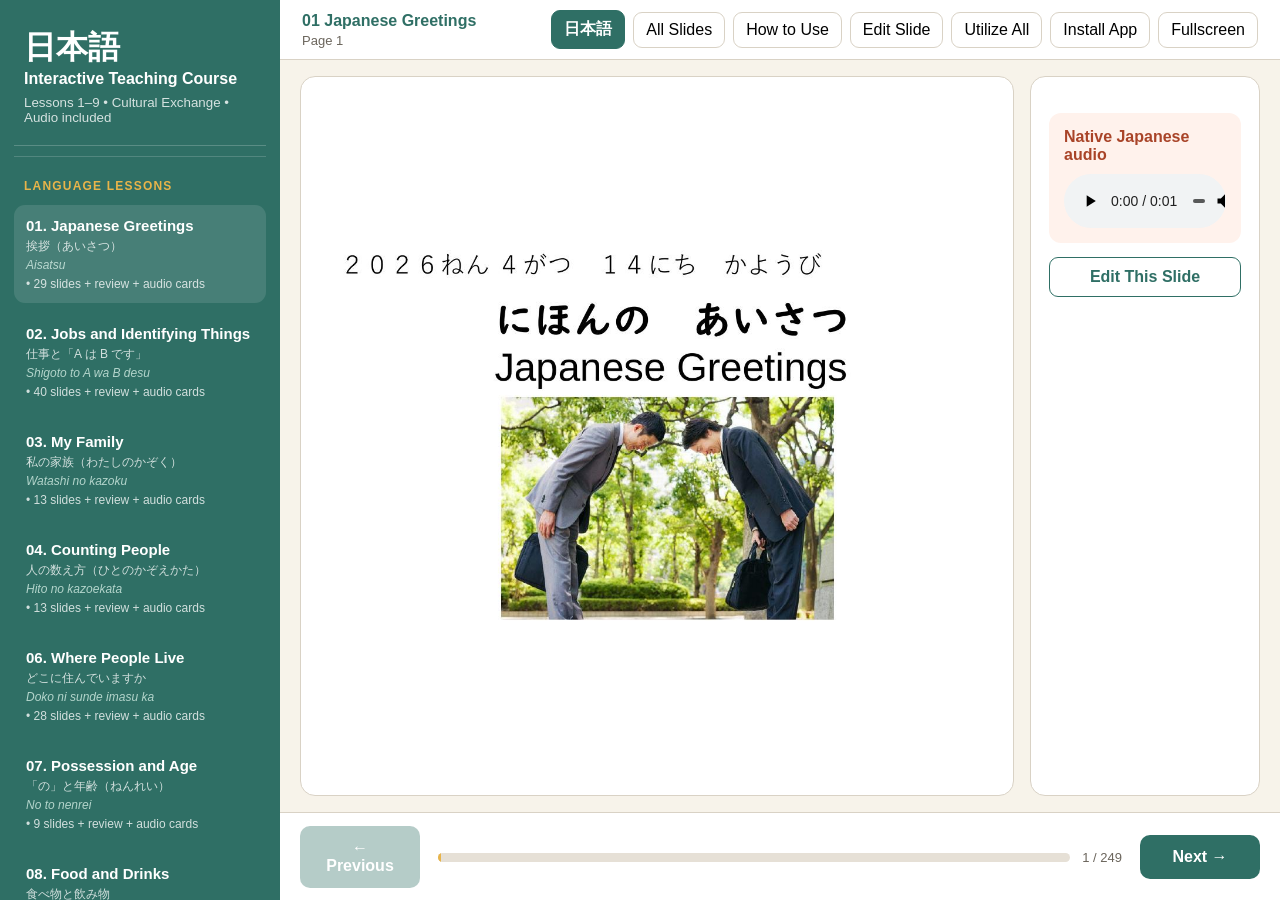
==== commit fccdc804: "Publish complete Japanese lessons and cultural exchange app" ====
--- a/index.html
+++ b/index.html
@@ -1,462 +1,378 @@
 <!doctype html>
 <html lang="en">
-  <head>
-    <meta charset="UTF-8" />
-    <meta name="viewport" content="width=device-width, initial-scale=1.0" />
-    <title>Nihongo Nest | Japanese Learning</title>
-    <link rel="preconnect" href="https://fonts.googleapis.com" />
-    <link rel="preconnect" href="https://fonts.gstatic.com" crossorigin />
-    <link
-      href="https://fonts.googleapis.com/css2?family=Noto+Sans+JP:wght@400;600;700;900&family=Inter:wght@400;600;700;900&display=swap"
-      rel="stylesheet"
-    />
-    <link rel="stylesheet" href="styles.css" />
-  </head>
-  <body>
-    <header class="topbar">
-      <a class="brand" href="#home" aria-label="Nihongo Nest home">
-        <span class="brand-mark">日</span>
-        <span>
-          <strong>Nihongo Nest</strong>
-          <small>Japanese learning studio</small>
-        </span>
-      </a>
-      <nav aria-label="Main navigation">
-        <a href="#course" data-course-tab="lessons">Lessons</a>
-        <a href="#course" data-course-tab="kana">Kana</a>
-        <a href="#course" data-course-tab="vocab">Vocabulary</a>
-        <a href="#course" data-course-tab="activities">Activities</a>
-        <a href="#course" data-course-tab="quiz">Quiz</a>
-      </nav>
-      <div class="profile-widget" id="profileWidget">
-        <button class="profile-chip" type="button" id="profileToggleButton">Guest profile</button>
-        <div class="profile-popover" id="profilePopover" hidden>
-          <label>
-            Name
-            <input id="profileNameInput" type="text" autocomplete="username" placeholder="Your name" />
-          </label>
-          <label>
-            4-digit password
-            <input
-              id="profilePinInput"
-              type="password"
-              inputmode="numeric"
-              maxlength="4"
-              autocomplete="current-password"
-              placeholder="1234"
-            />
-          </label>
-          <div class="profile-actions">
-            <button type="button" id="profileLoginButton">Open profile</button>
-            <button class="light" type="button" id="profileLogoutButton">Guest mode</button>
-          </div>
-          <p id="profileStatus" role="status">Create or open a profile to save progress by name.</p>
-        </div>
-      </div>
-    </header>
+<head>
+<meta charset="utf-8">
+<meta name="viewport" content="width=device-width,initial-scale=1">
+<meta name="theme-color" content="#2f6f65">
+<meta name="apple-mobile-web-app-capable" content="yes">
+<meta name="apple-mobile-web-app-status-bar-style" content="default">
+<meta name="apple-mobile-web-app-title" content="Japanese Lessons">
+<link rel="manifest" href="manifest.webmanifest">
+<link rel="apple-touch-icon" href="icons/icon-192.png">
+<title>Japanese Lessons and Cultural Exchange</title>
+<style>
+:root{--teal:#2f6f65;--rust:#a94428;--cream:#f7f3ea;--gold:#e8b44a;--ink:#253238;--muted:#6b655c;--panel:#fff;--line:#d9d2c5}
+*{box-sizing:border-box}body{margin:0;background:var(--cream);color:var(--ink);font-family:Arial,"Hiragino Sans","Yu Gothic",sans-serif;overflow:hidden}
+button,a{font:inherit}.app{height:100vh;display:grid;grid-template-columns:280px 1fr}
+aside{background:var(--teal);color:white;overflow:auto;padding:20px 14px}
+.brand{padding:6px 10px 20px;border-bottom:1px solid #ffffff35}.brand .jp{font-size:32px;font-weight:800}.brand small{display:block;margin-top:7px;opacity:.8}
+.nav-group{font-size:12px;font-weight:800;letter-spacing:.1em;text-transform:uppercase;color:var(--gold);padding:22px 10px 7px;border-top:1px solid #ffffff2b;margin-top:10px}
+.lesson-btn{width:100%;text-align:left;border:0;color:white;background:transparent;border-radius:11px;padding:12px;margin:5px 0;cursor:pointer}
+.lesson-btn:hover,.lesson-btn.active{background:#ffffff1d}.lesson-btn b{display:block;font-size:15px}.lesson-btn span{display:block;font-size:12px;opacity:.78;margin-top:4px}.lesson-btn em{display:block;font-style:italic;color:#d9f2e9;margin:3px 0 5px}
+main{min-width:0;display:grid;grid-template-rows:60px 1fr 88px;height:100vh}
+header{display:flex;align-items:center;justify-content:space-between;background:white;border-bottom:1px solid var(--line);padding:0 22px}
+.crumb{font-weight:800;color:var(--teal)}.page-label{font-size:13px;color:var(--muted);margin-top:3px}
+.header-actions{display:flex;gap:8px;align-items:center}.icon-btn{border:1px solid var(--line);background:white;border-radius:9px;padding:8px 12px;cursor:pointer;white-space:nowrap}.language-btn{background:var(--teal);border-color:var(--teal);color:white;font-weight:800}
+.stage{min-height:0;display:grid;grid-template-columns:minmax(0,1fr) 230px;gap:16px;padding:16px 20px}
+.stage.quiz-stage{grid-template-columns:1fr}.stage.quiz-stage .side-card{display:none!important}
+.visual{background:white;border:1px solid var(--line);border-radius:15px;display:flex;align-items:center;justify-content:center;overflow:hidden;position:relative}
+.visual img{max-width:100%;max-height:100%;object-fit:contain;display:block}.visual.review{background:#fff9f2}
+.visual.quiz-mode{display:block;overflow:auto;padding:18px;background:#f1ece3}.visual.quiz-mode>img,.visual.quiz-mode>.review-card-grid{display:none!important}
+.quiz-grid{display:grid;grid-template-columns:repeat(3,minmax(210px,1fr));gap:14px;width:100%}.quiz-card{height:285px;perspective:1000px}
+.quiz-inner{height:100%;position:relative;transform-style:preserve-3d;transition:transform .5s}.quiz-card.flipped .quiz-inner{transform:rotateY(180deg)}
+.quiz-face{position:absolute;inset:0;backface-visibility:hidden;background:white;border:1px solid var(--line);border-radius:14px;padding:15px;display:flex;flex-direction:column;align-items:center;justify-content:center;box-shadow:0 3px 10px #00000010}
+.quiz-back{transform:rotateY(180deg);justify-content:flex-start;overflow:auto}.quiz-number{position:absolute;left:12px;top:10px;background:var(--teal);color:white;border-radius:50%;width:34px;height:34px;display:grid;place-items:center;font-weight:800}
+.quiz-face audio{width:90%;margin:20px 0}.flip-btn{border:0;background:var(--gold);color:var(--ink);font-weight:800;padding:10px 15px;border-radius:9px;cursor:pointer}
+.quiz-back img{width:100%;height:128px;object-fit:contain;border-radius:8px;background:#fafafa}.quiz-sentence{font-size:15px;font-weight:500;margin:9px 0 4px;line-height:1.35;text-align:center}.quiz-romaji{font-size:14px;font-style:normal;font-weight:600;color:var(--teal);text-align:center;margin-bottom:6px;line-height:1.55}
+.side-card{background:white;border:1px solid var(--line);border-radius:15px;padding:18px;overflow:auto}
+.audio-wrap{margin-top:18px;padding:15px;background:#fff2ec;border-radius:12px}.audio-wrap strong{display:block;color:var(--rust);margin-bottom:10px}audio{width:100%}
+.no-audio{color:var(--muted);font-size:13px}.review-link{display:inline-block;background:var(--rust);color:white;text-decoration:none;padding:10px 13px;border-radius:9px;margin-top:14px}
+.review-card-grid{display:none;position:absolute;inset:0;z-index:3;grid-template-columns:repeat(4,1fr);grid-template-rows:repeat(2,1fr);pointer-events:none}
+.review-card-grid.ten{grid-template-columns:repeat(5,1fr)}
+.sentence-card{perspective:900px;pointer-events:auto;position:relative}.sentence-inner{position:absolute;inset:4px;transform-style:preserve-3d;transition:transform .48s}.sentence-card.flipped .sentence-inner{transform:rotateY(180deg)}
+.sentence-face{position:absolute;inset:0;backface-visibility:hidden;border-radius:9px;display:flex;flex-direction:column;align-items:center;justify-content:flex-end;padding:9px}
+.sentence-front{background:transparent}.sentence-front button{border:0;background:#e8b44ae8;color:var(--ink);font-weight:800;padding:8px 11px;border-radius:8px;cursor:pointer;box-shadow:0 2px 8px #0003}
+.sentence-back{transform:rotateY(180deg);justify-content:center;background:#fffdf8f5;border:3px solid var(--gold);text-align:center;padding:16px;overflow:auto}
+.sentence-back .ajp{font-size:clamp(25px,2.45vw,42px);line-height:1.32;font-weight:500;letter-spacing:.01em;overflow-wrap:anywhere}.sentence-back .romaji{font-size:clamp(15px,1.18vw,20px);font-style:normal;font-weight:600;color:var(--teal);margin-top:12px;line-height:1.65}.sentence-back button{margin-top:13px;border:0;background:var(--teal);color:white;border-radius:7px;padding:7px 12px;cursor:pointer}
+.mora-word{display:inline-block;white-space:nowrap;margin:.08em .38em}.mora-dot{color:var(--gold);font-weight:900;padding:0 .05em}.mora-punctuation{display:inline-block;margin-right:.18em;color:var(--muted)}
+.custom-note{display:none;background:#eef7f4;border-radius:10px;padding:12px;margin-top:14px;white-space:pre-wrap;line-height:1.45}.video-link{display:none;background:#4361a8}.edit-btn{width:100%;border:1px solid var(--teal);background:white;color:var(--teal);font-weight:800;padding:10px;border-radius:9px;margin-top:14px;cursor:pointer}
+.slide-browser{width:min(1100px,94vw);height:min(760px,90vh);border:0;border-radius:16px;padding:0}.dialog-head{position:sticky;top:0;background:var(--teal);color:white;padding:18px 22px;display:flex;justify-content:space-between;align-items:center;z-index:2}.thumb-grid{display:grid;grid-template-columns:repeat(4,1fr);gap:14px;padding:20px}.thumb{border:2px solid transparent;background:white;border-radius:10px;padding:7px;cursor:pointer;text-align:left}.thumb.current{border-color:var(--rust)}.thumb img{width:100%;height:105px;object-fit:contain;background:#fafafa}.thumb b{display:block;margin-top:6px;font-size:13px}
+.edit-dialog{width:min(600px,92vw);border:0;border-radius:16px;padding:22px}.edit-dialog label{display:block;font-weight:800;margin:14px 0 5px}.edit-dialog input,.edit-dialog textarea{width:100%;padding:10px;border:1px solid var(--line);border-radius:8px}.edit-dialog textarea{height:110px}.dialog-actions{display:flex;justify-content:flex-end;gap:9px;margin-top:18px}.dialog-actions button{padding:9px 14px;border-radius:8px;border:0;cursor:pointer}.save{background:var(--teal);color:white}
+.nav-subgroup{margin:16px 10px 4px;padding-left:9px;border-left:3px solid var(--gold);font-size:11px;font-weight:800;line-height:1.35;color:#fff;text-transform:none;letter-spacing:.02em}
+.utilize-dialog{width:min(920px,94vw);max-height:88vh;border:0;border-radius:18px;padding:0;overflow:hidden}.utilize-body{padding:22px;overflow:auto;max-height:calc(88vh - 66px)}.utilize-intro{background:#eef7f4;border-radius:12px;padding:14px;line-height:1.5}.editor-grid{display:grid;grid-template-columns:repeat(3,1fr);gap:12px;margin-top:18px}.editor-action{min-height:92px;border:1px solid var(--line);background:white;border-radius:12px;padding:13px;text-align:left;cursor:pointer}.editor-action:hover{border-color:var(--teal);box-shadow:0 3px 12px #0001}.editor-action b{display:block;color:var(--teal);margin-bottom:6px}.editor-action span{font-size:12px;color:var(--muted);line-height:1.35}.editor-action.danger b{color:var(--rust)}.utilize-status{margin-top:16px;padding:11px;border-radius:9px;background:#f6f1e8;font-size:13px}.utilize-current{font-weight:800;color:var(--rust)}.hidden-input{display:none}
+.help-dialog{width:min(980px,94vw);max-height:90vh;border:0;border-radius:18px;padding:0;overflow:hidden}.help-body{padding:22px;overflow:auto;max-height:calc(90vh - 66px)}.help-intro{margin:0 0 18px;color:var(--muted);line-height:1.5}.help-videos{display:grid;grid-template-columns:1fr 1fr;gap:18px}.help-video{background:#f7f3ea;border:1px solid var(--line);border-radius:14px;padding:14px}.help-video h3{margin:0 0 10px;color:var(--teal)}.help-video video{display:block;width:100%;border-radius:10px;background:#111}
+footer{background:white;border-top:1px solid var(--line);display:grid;grid-template-columns:120px 1fr 120px;align-items:center;gap:18px;padding:13px 20px}
+.nav-btn{border:0;border-radius:10px;background:var(--teal);color:white;padding:13px 16px;font-weight:700;cursor:pointer}.nav-btn:disabled{opacity:.35}
+.progress-wrap{display:grid;grid-template-columns:1fr auto;gap:12px;align-items:center}.progress{height:9px;background:#e6e0d6;border-radius:9px;overflow:hidden}.progress div{height:100%;background:var(--gold)}
+.counter{font-size:13px;color:var(--muted);white-space:nowrap}.mobile-lessons{display:none}
+@media(max-width:1000px){.quiz-grid{grid-template-columns:repeat(2,minmax(200px,1fr))}}
+@media(max-width:850px){body{overflow:auto}.app{display:block;height:auto}aside{display:none}main{height:100vh}header{padding:0 10px;overflow-x:auto;justify-content:flex-start}header>div:first-child{display:none}.header-actions{min-width:max-content}.stage{grid-template-columns:1fr;grid-template-rows:minmax(0,1fr) auto}.side-card{max-height:210px}.mobile-lessons{display:inline-block}.quiz-grid{grid-template-columns:1fr}.thumb-grid{grid-template-columns:repeat(2,1fr)}.sentence-back .ajp{font-size:26px}.sentence-back .romaji{font-size:15px}.editor-grid,.help-videos{grid-template-columns:1fr}}
+@media print{aside,header,footer,.side-card{display:none!important}.app,main,.stage{display:block;height:auto}.visual{border:0;height:auto}.visual img{width:100%;max-height:none}}
+</style>
+</head>
+<body>
+<div class="app">
+<aside>
+  <div class="brand"><div class="jp">日本語</div><b data-i18n="brandCourse">Interactive Teaching Course</b><small data-i18n="brandDetails">Lessons 1–9 • Cultural Exchange • Audio included</small></div>
+  <nav id="lessonNav"></nav>
+</aside>
+<main>
+  <header>
+    <div><div class="crumb" id="crumb"></div><div class="page-label" id="pageLabel"></div></div>
+    <div class="header-actions"><button class="icon-btn language-btn" id="languageBtn">日本語</button><button class="icon-btn mobile-lessons" id="menuBtn" data-i18n="lessons">Lessons</button><button class="icon-btn" id="slidesBtn" data-i18n="allSlides">All Slides</button><button class="icon-btn" id="helpBtn" data-i18n="howToUse">How to Use</button><button class="icon-btn" id="editBtn" data-i18n="editSlide">Edit Slide</button><button class="icon-btn" id="utilizeBtn" data-i18n="utilizeAll">Utilize All</button><button class="icon-btn" id="installBtn" data-i18n="installApp">Install App</button><button class="icon-btn" id="fullscreenBtn" data-i18n="fullscreen">Fullscreen</button></div>
+  </header>
+  <section class="stage" id="stage">
+    <div class="visual" id="visual">
+      <img id="slideImage" alt="Japanese lesson slide">
+      <div class="review-card-grid" id="reviewCardGrid"></div>
+    </div>
+    <aside class="side-card" style="display:block;background:white;color:var(--ink)">
+      <div class="audio-wrap" id="audioWrap"><strong data-i18n="nativeAudio">Native Japanese audio</strong><audio id="audio" controls preload="metadata"></audio><div class="no-audio" id="noAudio"></div></div>
+      <div class="custom-note" id="customNote"></div>
+      <a class="review-link video-link" id="videoLink" target="_blank" data-i18n="openVideo">Open Video</a>
+      <a class="review-link" id="reviewLink" target="_blank" data-i18n="openKanjiKey">Open kanji caption key</a>
+      <a class="review-link" id="sourceLink" target="_blank" data-i18n="openCulturalPdf">Open original cultural PDF</a>
+      <button class="edit-btn" id="sideEditBtn" data-i18n="editThisSlide">Edit This Slide</button>
+    </aside>
+  </section>
+  <footer>
+    <button class="nav-btn" id="prevBtn" data-i18n="previous">← Previous</button>
+    <div class="progress-wrap"><div class="progress"><div id="progressBar"></div></div><div class="counter" id="counter"></div></div>
+    <button class="nav-btn" id="nextBtn" data-i18n="next">Next →</button>
+  </footer>
+</main>
+</div>
+<dialog id="lessonDialog"><h2 data-i18n="chooseLesson">Choose a lesson</h2><div id="mobileNav"></div><button onclick="this.closest('dialog').close()" data-i18n="close">Close</button></dialog>
+<dialog class="slide-browser" id="slideDialog"><div class="dialog-head"><b id="slideDialogTitle" data-i18n="lessonSlides">Lesson Slides</b><button onclick="this.closest('dialog').close()" data-i18n="close">Close</button></div><div class="thumb-grid" id="thumbGrid"></div></dialog>
+<dialog class="edit-dialog" id="editDialog"><h2 data-i18n="editSlideContent">Edit Slide Content</h2>
+<label data-i18n="customTitle">Custom slide title</label><input id="editTitle" placeholder="Leave blank to use the original title" data-i18n-placeholder="customTitlePlaceholder">
+<label data-i18n="teacherNote">Teacher/student note</label><textarea id="editNote" placeholder="Add instructions, explanation, or discussion notes" data-i18n-placeholder="teacherNotePlaceholder"></textarea>
+<label data-i18n="videoLink">Video link</label><input id="editVideo" type="url" placeholder="https://youtube.com/...">
+<label data-i18n="replacementImage">Replacement image link (optional)</label><input id="editImage" type="url" placeholder="https://example.com/image.jpg">
+<div class="dialog-actions"><button onclick="this.closest('dialog').close()" data-i18n="cancel">Cancel</button><button class="save" id="saveEditBtn" data-i18n="saveChanges">Save Changes</button></div></dialog>
+<dialog class="utilize-dialog" id="utilizeDialog">
+  <div class="dialog-head"><b data-i18n="completeEditor">Utilize All - Complete Slide Editor</b><button onclick="this.closest('dialog').close()" data-i18n="close">Close</button></div>
+  <div class="utilize-body">
+    <div class="utilize-intro"><span data-i18n="editorIntro">PowerPoint-style controls for the complete HTML course. Current slide:</span> <span class="utilize-current" id="utilizeCurrent"></span></div>
+    <div class="editor-grid">
+      <button class="editor-action" id="uploadSlidesBtn"><b data-i18n="uploadSlides">Upload Slides</b><span data-i18n="uploadSlidesHelp">Add one or more image slides after the current slide.</span></button>
+      <button class="editor-action" id="duplicateSlideBtn"><b data-i18n="duplicateSlide">Duplicate Slide</b><span data-i18n="duplicateSlideHelp">Create an editable copy of the current slide.</span></button>
+      <button class="editor-action danger" id="deleteSlideBtn"><b data-i18n="deleteSlide">Delete Slide</b><span data-i18n="deleteSlideHelp">Remove the current slide from the presentation.</span></button>
+      <button class="editor-action" id="moveSlideUpBtn"><b data-i18n="moveEarlier">Move Earlier</b><span data-i18n="moveEarlierHelp">Move the current slide one position earlier.</span></button>
+      <button class="editor-action" id="moveSlideDownBtn"><b data-i18n="moveLater">Move Later</b><span data-i18n="moveLaterHelp">Move the current slide one position later.</span></button>
+      <button class="editor-action" id="editAllCurrentBtn"><b data-i18n="editContent">Edit Content</b><span data-i18n="editContentHelp">Edit the slide title, notes, image link, or video.</span></button>
+      <button class="editor-action" id="restoreDeletedBtn"><b data-i18n="restoreDeleted">Restore Last Deleted</b><span data-i18n="restoreDeletedHelp">Return the most recently deleted slide.</span></button>
+      <button class="editor-action" id="exportEditsBtn"><b data-i18n="exportEdits">Export Course Edits</b><span data-i18n="exportEditsHelp">Download edits and uploaded slides as a portable JSON file.</span></button>
+      <button class="editor-action" id="importEditsBtn"><b data-i18n="importEdits">Import Course Edits</b><span data-i18n="importEditsHelp">Load a previously exported course-editing JSON file.</span></button>
+      <button class="editor-action danger" id="restoreCourseBtn"><b data-i18n="restoreCourse">Restore Original Course</b><span data-i18n="restoreCourseHelp">Remove structural edits and return all original slides.</span></button>
+    </div>
+    <div class="utilize-status" id="utilizeStatus" data-i18n="noAction">No editing action performed yet.</div>
+    <input class="hidden-input" id="slideUploadInput" type="file" accept="image/*" multiple>
+    <input class="hidden-input" id="courseImportInput" type="file" accept="application/json,.json">
+  </div>
+</dialog>
+<dialog class="help-dialog" id="helpDialog">
+  <div class="dialog-head"><b data-i18n="instructionVideos">Instruction Videos</b><button id="closeHelpBtn" data-i18n="close">Close</button></div>
+  <div class="help-body">
+    <p class="help-intro" data-i18n="instructionIntro">Choose the English or Japanese walkthrough. Both videos explain lesson navigation, All Slides, audio practice, Cultural Exchange, and Utilize All editing tools.</p>
+    <div class="help-videos">
+      <section class="help-video"><h3 data-i18n="englishWalkthrough">English walkthrough</h3><video controls preload="metadata" playsinline src="videos/how-to-use-english.mp4"></video></section>
+      <section class="help-video"><h3 data-i18n="japaneseWalkthrough">Japanese walkthrough</h3><video controls preload="metadata" playsinline src="videos/how-to-use-japanese.mp4"></video></section>
+    </div>
+  </div>
+</dialog>
+<script>
+const COURSE_DATA={"lessons":[{"id":"01","title":"Japanese Greetings","subtitle":"挨拶（あいさつ）","start":0,"count":29,"pageCount":27,"hasReview":true,"hasAudioQuiz":true,"group":"language","romaji":"Aisatsu"},{"id":"02","title":"Jobs and Identifying Things","subtitle":"仕事と「A は B です」","start":29,"count":40,"pageCount":38,"hasReview":true,"hasAudioQuiz":true,"group":"language","romaji":"Shigoto to A wa B desu"},{"id":"03","title":"My Family","subtitle":"私の家族（わたしのかぞく）","start":69,"count":13,"pageCount":11,"hasReview":true,"hasAudioQuiz":true,"group":"language","romaji":"Watashi no kazoku"},{"id":"04","title":"Counting People","subtitle":"人の数え方（ひとのかぞえかた）","start":82,"count":13,"pageCount":11,"hasReview":true,"hasAudioQuiz":true,"group":"language","romaji":"Hito no kazoekata"},{"id":"05","title":"Golden Week","subtitle":"Cultural reference lesson","start":95,"count":7,"pageCount":7,"hasReview":false,"hasAudioQuiz":false,"group":"culture","cultureGroup":"Lesson 5 - Seasonal Culture","romaji":"Gooruden Wiiku"},{"id":"06","title":"Where People Live","subtitle":"どこに住んでいますか","start":102,"count":28,"pageCount":26,"hasReview":true,"hasAudioQuiz":true,"group":"language","romaji":"Doko ni sunde imasu ka"},{"id":"07","title":"Possession and Age","subtitle":"「の」と年齢（ねんれい）","start":130,"count":9,"pageCount":7,"hasReview":true,"hasAudioQuiz":true,"group":"language","romaji":"No to nenrei"},{"id":"08","title":"Food and Drinks","subtitle":"食べ物と飲み物","start":139,"count":28,"pageCount":26,"hasReview":true,"hasAudioQuiz":true,"group":"language","romaji":"Tabemono to nomimono"},{"id":"09","title":"Likes and Habits","subtitle":"好き・一番・いつも・よく・あまり","start":167,"count":33,"pageCount":31,"hasReview":true,"hasAudioQuiz":true,"group":"language","romaji":"Suki, ichiban, itsumo, yoku, amari"},{"id":"C01","title":"Japanese-Inspired Foods at Trader Joe’s","subtitle":"Food and cultural adaptation","start":200,"count":12,"pageCount":12,"hasReview":false,"group":"culture","cultureGroup":"Lesson 8 - Food and Drinks","romaji":"Nihon-fuu no tabemono"},{"id":"C02","title":"Frozen Foods in Japan","subtitle":"冷凍食品（れいとうしょくひん）","start":212,"count":7,"pageCount":7,"hasReview":false,"group":"culture","cultureGroup":"Lesson 8 - Food and Drinks","romaji":"Reitou shokuhin"},{"id":"C03","title":"The Story of Punch-kun","subtitle":"Japanese snow-monkey culture","start":219,"count":7,"pageCount":7,"hasReview":false,"group":"culture","cultureGroup":"Lesson 7 - Animals and Daily Life","romaji":"Panchi-kun no monogatari"},{"id":"C04","title":"Japan in April","subtitle":"School, business, and renewal","start":226,"count":11,"pageCount":11,"hasReview":false,"group":"culture","cultureGroup":"Lesson 5 - Seasonal Culture","romaji":"Nihon no shigatsu"},{"id":"C05","title":"Cherry Blossoms: U.S. and Japan","subtitle":"桜（さくら） cultural exchange","start":237,"count":12,"pageCount":12,"hasReview":false,"group":"culture","cultureGroup":"Lesson 5 - Seasonal Culture","romaji":"Sakura: Amerika to Nihon"}],"slides":[{"kind":"lesson","lesson":"01","lessonTitle":"Japanese Greetings","subtitle":"挨拶（あいさつ）","page":1,"pageCount":27,"image":"assets/01/pages/page-01.jpg","audio":"assets/01/audio/page-01.mp3"},{"kind":"lesson","lesson":"01","lessonTitle":"Japanese Greetings","subtitle":"挨拶（あいさつ）","page":2,"pageCount":27,"image":"assets/01/pages/page-02.jpg","audio":"assets/01/audio/page-02.mp3"},{"kind":"lesson","lesson":"01","lessonTitle":"Japanese Greetings","subtitle":"挨拶（あいさつ）","page":3,"pageCount":27,"image":"assets/01/pages/page-03.jpg","audio":"assets/01/audio/page-03.mp3"},{"kind":"lesson","lesson":"01","lessonTitle":"Japanese Greetings","subtitle":"挨拶（あいさつ）","page":4,"pageCount":27,"image":"assets/01/pages/page-04.jpg","audio":"assets/01/audio/page-04.mp3"},{"kind":"lesson","lesson":"01","lessonTitle":"Japanese Greetings","subtitle":"挨拶（あいさつ）","page":5,"pageCount":27,"image":"assets/01/pages/page-05.jpg","audio":"assets/01/audio/page-05.mp3"},{"kind":"lesson","lesson":"01","lessonTitle":"Japanese Greetings","subtitle":"挨拶（あいさつ）","page":6,"pageCount":27,"image":"assets/01/pages/page-06.jpg","audio":"assets/01/audio/page-06.mp3"},{"kind":"lesson","lesson":"01","lessonTitle":"Japanese Greetings","subtitle":"挨拶（あいさつ）","page":7,"pageCount":27,"image":"assets/01/pages/page-07.jpg","audio":"assets/01/audio/page-07.mp3"},{"kind":"lesson","lesson":"01","lessonTitle":"Japanese Greetings","subtitle":"挨拶（あいさつ）","page":8,"pageCount":27,"image":"assets/01/pages/page-08.jpg","audio":"assets/01/audio/page-08.mp3"},{"kind":"lesson","lesson":"01","lessonTitle":"Japanese Greetings","subtitle":"挨拶（あいさつ）","page":9,"pageCount":27,"image":"assets/01/pages/page-09.jpg","audio":"assets/01/audio/page-09.mp3"},{"kind":"lesson","lesson":"01","lessonTitle":"Japanese Greetings","subtitle":"挨拶（あいさつ）","page":10,"pageCount":27,"image":"assets/01/pages/page-10.jpg","audio":"assets/01/audio/page-10.mp3"},{"kind":"lesson","lesson":"01","lessonTitle":"Japanese Greetings","subtitle":"挨拶（あいさつ）","page":11,"pageCount":27,"image":"assets/01/pages/page-11.jpg","audio":"assets/01/audio/page-11.mp3"},{"kind":"lesson","lesson":"01","lessonTitle":"Japanese Greetings","subtitle":"挨拶（あいさつ）","page":12,"pageCount":27,"image":"assets/01/pages/page-12.jpg","audio":"assets/01/audio/page-12.mp3"},{"kind":"lesson","lesson":"01","lessonTitle":"Japanese Greetings","subtitle":"挨拶（あいさつ）","page":13,"pageCount":27,"image":"assets/01/pages/page-13.jpg","audio":"assets/01/audio/page-13.mp3"},{"kind":"lesson","lesson":"01","lessonTitle":"Japanese Greetings","subtitle":"挨拶（あいさつ）","page":14,"pageCount":27,"image":"assets/01/pages/page-14.jpg","audio":"assets/01/audio/page-14.mp3"},{"kind":"lesson","lesson":"01","lessonTitle":"Japanese Greetings","subtitle":"挨拶（あいさつ）","page":15,"pageCount":27,"image":"assets/01/pages/page-15.jpg","audio":"assets/01/audio/page-15.mp3"},{"kind":"lesson","lesson":"01","lessonTitle":"Japanese Greetings","subtitle":"挨拶（あいさつ）","page":16,"pageCount":27,"image":"assets/01/pages/page-16.jpg","audio":"assets/01/audio/page-16.mp3"},{"kind":"lesson","lesson":"01","lessonTitle":"Japanese Greetings","subtitle":"挨拶（あいさつ）","page":17,"pageCount":27,"image":"assets/01/pages/page-17.jpg","audio":"assets/01/audio/page-17.mp3"},{"kind":"lesson","lesson":"01","lessonTitle":"Japanese Greetings","subtitle":"挨拶（あいさつ）","page":18,"pageCount":27,"image":"assets/01/pages/page-18.jpg","audio":"assets/01/audio/page-18.mp3"},{"kind":"lesson","lesson":"01","lessonTitle":"Japanese Greetings","subtitle":"挨拶（あいさつ）","page":19,"pageCount":27,"image":"assets/01/pages/page-19.jpg","audio":"assets/01/audio/page-19.mp3"},{"kind":"lesson","lesson":"01","lessonTitle":"Japanese Greetings","subtitle":"挨拶（あいさつ）","page":20,"pageCount":27,"image":"assets/01/pages/page-20.jpg","audio":"assets/01/audio/page-20.mp3"},{"kind":"lesson","lesson":"01","lessonTitle":"Japanese Greetings","subtitle":"挨拶（あいさつ）","page":21,"pageCount":27,"image":"assets/01/pages/page-21.jpg","audio":"assets/01/audio/page-21.mp3"},{"kind":"lesson","lesson":"01","lessonTitle":"Japanese Greetings","subtitle":"挨拶（あいさつ）","page":22,"pageCount":27,"image":"assets/01/pages/page-22.jpg","audio":"assets/01/audio/page-22.mp3"},{"kind":"lesson","lesson":"01","lessonTitle":"Japanese Greetings","subtitle":"挨拶（あいさつ）","page":23,"pageCount":27,"image":"assets/01/pages/page-23.jpg","audio":"assets/01/audio/page-23.mp3"},{"kind":"lesson","lesson":"01","lessonTitle":"Japanese Greetings","subtitle":"挨拶（あいさつ）","page":24,"pageCount":27,"image":"assets/01/pages/page-24.jpg","audio":"assets/01/audio/page-24.mp3"},{"kind":"lesson","lesson":"01","lessonTitle":"Japanese Greetings","subtitle":"挨拶（あいさつ）","page":25,"pageCount":27,"image":"assets/01/pages/page-25.jpg","audio":null},{"kind":"lesson","lesson":"01","lessonTitle":"Japanese Greetings","subtitle":"挨拶（あいさつ）","page":26,"pageCount":27,"image":"assets/01/pages/page-26.jpg","audio":null},{"kind":"lesson","lesson":"01","lessonTitle":"Japanese Greetings","subtitle":"挨拶（あいさつ）","page":27,"pageCount":27,"image":"assets/01/pages/page-27.jpg","audio":null},{"kind":"review","lesson":"01","lessonTitle":"Japanese Greetings","subtitle":"挨拶（あいさつ）","page":"Review","pageCount":27,"image":"assets/01/anime-review.png","reviewPdf":"assets/01/anime-decoding-review.pdf","answers":[{"number":"1","japanese":"朝、同僚に「おはようございます」と挨拶します。","reading":"（あさ、どうりょうに「おはようございます」とあいさつします。）","english":"In the morning, coworkers greet each other politely.","romaji":"ohayou gozaimasu"},{"number":"2","japanese":"昼、友達に「こんにちは」と挨拶します。","reading":"（ひる、ともだちに「こんにちは」とあいさつします。）","english":"During the day, friends say hello.","romaji":"konnichiwa"},{"number":"3","japanese":"夜、近所の人に「こんばんは」と挨拶します。","reading":"（よる、きんじょのひとに「こんばんは」とあいさつします。）","english":"In the evening, neighbors say good evening.","romaji":"konbanwa"},{"number":"4","japanese":"駅で友達に「さようなら。またね」と言います。","reading":"（えきでともだちに「さようなら。またね」といいます。）","english":"At the station, friends say goodbye and see you again.","romaji":"sayounara. mata ne"},{"number":"5","japanese":"寝る前に「おやすみなさい」と言います。","reading":"（ねるまえに「おやすみなさい」といいます。）","english":"Before sleeping, someone says good night.","romaji":"oyasumi nasai"},{"number":"6","japanese":"店員が水を渡し、客が「ありがとうございます」と言います。","reading":"（てんいんがみずをわたし、きゃくが「ありがとうございます」といいます。）","english":"A server offers water and the guest says thank you.","romaji":"arigatou gozaimasu"},{"number":"7","japanese":"「すみません。トイレはどこですか」と尋ねます。","reading":"（「すみません。トイレはどこですか」とたずねます。）","english":"Someone politely asks where the restroom is.","romaji":"sumimasen. toire wa doko desu ka"},{"number":"8","japanese":"遅れた学生が先生に「遅れてすみません」と謝ります。","reading":"（おくれたがくせいがせんせいに「おくれてすみません」とあやまります。）","english":"A late student apologizes to the teacher.","romaji":"okurete sumimasen"}],"audio":null},{"kind":"audioQuiz","lesson":"01","lessonTitle":"Japanese Greetings","subtitle":"挨拶（あいさつ）","page":"Audio Cards","pageCount":27,"cards":[{"number":1,"audio":"assets/01/audio/page-01.mp3","image":"assets/01/pages/page-01.jpg","sentence":"にほんのあいさつ。","romaji":"nihonnoaisatsu"},{"number":2,"audio":"assets/01/audio/page-02.mp3","image":"assets/01/pages/page-02.jpg","sentence":"おはよう。","romaji":"ohayou"},{"number":3,"audio":"assets/01/audio/page-03.mp3","image":"assets/01/pages/page-03.jpg","sentence":"おはようございます。","romaji":"ohayou gozaimasu"},{"number":4,"audio":"assets/01/audio/page-04.mp3","image":"assets/01/pages/page-04.jpg","sentence":"こんにちは。","romaji":"konnichiwa"},{"number":5,"audio":"assets/01/audio/page-05.mp3","image":"assets/01/pages/page-05.jpg","sentence":"こんばんは。","romaji":"konbanwa"},{"number":6,"audio":"assets/01/audio/page-06.mp3","image":"assets/01/pages/page-06.jpg","sentence":"さようなら。またね！。","romaji":"sayounara. mata ne!"},{"number":7,"audio":"assets/01/audio/page-07.mp3","image":"assets/01/pages/page-07.jpg","sentence":"おやすみなさい。おやすみ。","romaji":"oyasumi nasai. oyasumi"},{"number":8,"audio":"assets/01/audio/page-08.mp3","image":"assets/01/pages/page-08.jpg","sentence":"どうぞ。","romaji":"douzo"},{"number":9,"audio":"assets/01/audio/page-09.mp3","image":"assets/01/pages/page-09.jpg","sentence":"ありがとう。","romaji":"arigatou"},{"number":10,"audio":"assets/01/audio/page-10.mp3","image":"assets/01/pages/page-10.jpg","sentence":"どうぞ。","romaji":"douzo"},{"number":11,"audio":"assets/01/audio/page-11.mp3","image":"assets/01/pages/page-11.jpg","sentence":"ありがとうございます。","romaji":"arigatou gozaimasu"},{"number":12,"audio":"assets/01/audio/page-12.mp3","image":"assets/01/pages/page-12.jpg","sentence":"すみません。","romaji":"sumimasen"},{"number":13,"audio":"assets/01/audio/page-13.mp3","image":"assets/01/pages/page-13.jpg","sentence":"すみません。","romaji":"sumimasen"},{"number":14,"audio":"assets/01/audio/page-14.mp3","image":"assets/01/pages/page-14.jpg","sentence":"トイレは。どこですか。","romaji":"toireha. dokodesu ka"},{"number":15,"audio":"assets/01/audio/page-15.mp3","image":"assets/01/pages/page-15.jpg","sentence":"あそこです。","romaji":"asokodesu"},{"number":16,"audio":"assets/01/audio/page-16.mp3","image":"assets/01/pages/page-16.jpg","sentence":"ありがとうございます。","romaji":"arigatou gozaimasu"},{"number":17,"audio":"assets/01/audio/page-17.mp3","image":"assets/01/pages/page-17.jpg","sentence":"すみません。すみません、みずをください。","romaji":"sumimasen. sumimasen, mizuokudasai"},{"number":18,"audio":"assets/01/audio/page-18.mp3","image":"assets/01/pages/page-18.jpg","sentence":"だいじょうぶですか。","romaji":"daijoubudesu ka"},{"number":19,"audio":"assets/01/audio/page-19.mp3","image":"assets/01/pages/page-19.jpg","sentence":"すみません。","romaji":"sumimasen"},{"number":20,"audio":"assets/01/audio/page-20.mp3","image":"assets/01/pages/page-20.jpg","sentence":"ごめんなさい。","romaji":"gomennasai"},{"number":21,"audio":"assets/01/audio/page-21.mp3","image":"assets/01/pages/page-21.jpg","sentence":"すみません。おくれてすみません。","romaji":"sumimasen. okurete sumimasen"},{"number":22,"audio":"assets/01/audio/page-22.mp3","image":"assets/01/pages/page-22.jpg","sentence":"れんしゅう。どうぞ。","romaji":"renshuu. douzo"},{"number":23,"audio":"assets/01/audio/page-23.mp3","image":"assets/01/pages/page-23.jpg","sentence":"すみません。","romaji":"sumimasen"},{"number":24,"audio":"assets/01/audio/page-24.mp3","image":"assets/01/pages/page-24.jpg","sentence":"すみません。","romaji":"sumimasen"}],"audio":null},{"kind":"lesson","lesson":"02","lessonTitle":"Jobs and Identifying Things","subtitle":"仕事と「A は B です」","page":1,"pageCount":38,"image":"assets/02/pages/page-01.jpg","audio":"assets/02/audio/page-01.mp3"},{"kind":"lesson","lesson":"02","lessonTitle":"Jobs and Identifying Things","subtitle":"仕事と「A は B です」","page":2,"pageCount":38,"image":"assets/02/pages/page-02.jpg","audio":null},{"kind":"lesson","lesson":"02","lessonTitle":"Jobs and Identifying Things","subtitle":"仕事と「A は B です」","page":3,"pageCount":38,"image":"assets/02/pages/page-03.jpg","audio":"assets/02/audio/page-03.mp3"},{"kind":"lesson","lesson":"02","lessonTitle":"Jobs and Identifying Things","subtitle":"仕事と「A は B です」","page":4,"pageCount":38,"image":"assets/02/pages/page-04.jpg","audio":"assets/02/audio/page-04.mp3"},{"kind":"lesson","lesson":"02","lessonTitle":"Jobs and Identifying Things","subtitle":"仕事と「A は B です」","page":5,"pageCount":38,"image":"assets/02/pages/page-05.jpg","audio":"assets/02/audio/page-05.mp3"},{"kind":"lesson","lesson":"02","lessonTitle":"Jobs and Identifying Things","subtitle":"仕事と「A は B です」","page":6,"pageCount":38,"image":"assets/02/pages/page-06.jpg","audio":"assets/02/audio/page-06.mp3"},{"kind":"lesson","lesson":"02","lessonTitle":"Jobs and Identifying Things","subtitle":"仕事と「A は B です」","page":7,"pageCount":38,"image":"assets/02/pages/page-07.jpg","audio":"assets/02/audio/page-07.mp3"},{"kind":"lesson","lesson":"02","lessonTitle":"Jobs and Identifying Things","subtitle":"仕事と「A は B です」","page":8,"pageCount":38,"image":"assets/02/pages/page-08.jpg","audio":"assets/02/audio/page-08.mp3"},{"kind":"lesson","lesson":"02","lessonTitle":"Jobs and Identifying Things","subtitle":"仕事と「A は B です」","page":9,"pageCount":38,"image":"assets/02/pages/page-09.jpg","audio":"assets/02/audio/page-09.mp3"},{"kind":"lesson","lesson":"02","lessonTitle":"Jobs and Identifying Things","subtitle":"仕事と「A は B です」","page":10,"pageCount":38,"image":"assets/02/pages/page-10.jpg","audio":"assets/02/audio/page-10.mp3"},{"kind":"lesson","lesson":"02","lessonTitle":"Jobs and Identifying Things","subtitle":"仕事と「A は B です」","page":11,"pageCount":38,"image":"assets/02/pages/page-11.jpg","audio":"assets/02/audio/page-11.mp3"},{"kind":"lesson","lesson":"02","lessonTitle":"Jobs and Identifying Things","subtitle":"仕事と「A は B です」","page":12,"pageCount":38,"image":"assets/02/pages/page-12.jpg","audio":"assets/02/audio/page-12.mp3"},{"kind":"lesson","lesson":"02","lessonTitle":"Jobs and Identifying Things","subtitle":"仕事と「A は B です」","page":13,"pageCount":38,"image":"assets/02/pages/page-13.jpg","audio":"assets/02/audio/page-13.mp3"},{"kind":"lesson","lesson":"02","lessonTitle":"Jobs and Identifying Things","subtitle":"仕事と「A は B です」","page":14,"pageCount":38,"image":"assets/02/pages/page-14.jpg","audio":"assets/02/audio/page-14.mp3"},{"kind":"lesson","lesson":"02","lessonTitle":"Jobs and Identifying Things","subtitle":"仕事と「A は B です」","page":15,"pageCount":38,"image":"assets/02/pages/page-15.jpg","audio":"assets/02/audio/page-15.mp3"},{"kind":"lesson","lesson":"02","lessonTitle":"Jobs and Identifying Things","subtitle":"仕事と「A は B です」","page":16,"pageCount":38,"image":"assets/02/pages/page-16.jpg","audio":"assets/02/audio/page-16.mp3"},{"kind":"lesson","lesson":"02","lessonTitle":"Jobs and Identifying Things","subtitle":"仕事と「A は B です」","page":17,"pageCount":38,"image":"assets/02/pages/page-17.jpg","audio":"assets/02/audio/page-17.mp3"},{"kind":"lesson","lesson":"02","lessonTitle":"Jobs and Identifying Things","subtitle":"仕事と「A は B です」","page":18,"pageCount":38,"image":"assets/02/pages/page-18.jpg","audio":"assets/02/audio/page-18.mp3"},{"kind":"lesson","lesson":"02","lessonTitle":"Jobs and Identifying Things","subtitle":"仕事と「A は B です」","page":19,"pageCount":38,"image":"assets/02/pages/page-19.jpg","audio":"assets/02/audio/page-19.mp3"},{"kind":"lesson","lesson":"02","lessonTitle":"Jobs and Identifying Things","subtitle":"仕事と「A は B です」","page":20,"pageCount":38,"image":"assets/02/pages/page-20.jpg","audio":"assets/02/audio/page-20.mp3"},{"kind":"lesson","lesson":"02","lessonTitle":"Jobs and Identifying Things","subtitle":"仕事と「A は B です」","page":21,"pageCount":38,"image":"assets/02/pages/page-21.jpg","audio":"assets/02/audio/page-21.mp3"},{"kind":"lesson","lesson":"02","lessonTitle":"Jobs and Identifying Things","subtitle":"仕事と「A は B です」","page":22,"pageCount":38,"image":"assets/02/pages/page-22.jpg","audio":"assets/02/audio/page-22.mp3"},{"kind":"lesson","lesson":"02","lessonTitle":"Jobs and Identifying Things","subtitle":"仕事と「A は B です」","page":23,"pageCount":38,"image":"assets/02/pages/page-23.jpg","audio":"assets/02/audio/page-23.mp3"},{"kind":"lesson","lesson":"02","lessonTitle":"Jobs and Identifying Things","subtitle":"仕事と「A は B です」","page":24,"pageCount":38,"image":"assets/02/pages/page-24.jpg","audio":"assets/02/audio/page-24.mp3"},{"kind":"lesson","lesson":"02","lessonTitle":"Jobs and Identifying Things","subtitle":"仕事と「A は B です」","page":25,"pageCount":38,"image":"assets/02/pages/page-25.jpg","audio":"assets/02/audio/page-25.mp3"},{"kind":"lesson","lesson":"02","lessonTitle":"Jobs and Identifying Things","subtitle":"仕事と「A は B です」","page":26,"pageCount":38,"image":"assets/02/pages/page-26.jpg","audio":"assets/02/audio/page-26.mp3"},{"kind":"lesson","lesson":"02","lessonTitle":"Jobs and Identifying Things","subtitle":"仕事と「A は B です」","page":27,"pageCount":38,"image":"assets/02/pages/page-27.jpg","audio":"assets/02/audio/page-27.mp3"},{"kind":"lesson","lesson":"02","lessonTitle":"Jobs and Identifying Things","subtitle":"仕事と「A は B です」","page":28,"pageCount":38,"image":"assets/02/pages/page-28.jpg","audio":"assets/02/audio/page-28.mp3"},{"kind":"lesson","lesson":"02","lessonTitle":"Jobs and Identifying Things","subtitle":"仕事と「A は B です」","page":29,"pageCount":38,"image":"assets/02/pages/page-29.jpg","audio":"assets/02/audio/page-29.mp3"},{"kind":"lesson","lesson":"02","lessonTitle":"Jobs and Identifying Things","subtitle":"仕事と「A は B です」","page":30,"pageCount":38,"image":"assets/02/pages/page-30.jpg","audio":"assets/02/audio/page-30.mp3"},{"kind":"lesson","lesson":"02","lessonTitle":"Jobs and Identifying Things","subtitle":"仕事と「A は B です」","page":31,"pageCount":38,"image":"assets/02/pages/page-31.jpg","audio":"assets/02/audio/page-31.mp3"},{"kind":"lesson","lesson":"02","lessonTitle":"Jobs and Identifying Things","subtitle":"仕事と「A は B です」","page":32,"pageCount":38,"image":"assets/02/pages/page-32.jpg","audio":"assets/02/audio/page-32.mp3"},{"kind":"lesson","lesson":"02","lessonTitle":"Jobs and Identifying Things","subtitle":"仕事と「A は B です」","page":33,"pageCount":38,"image":"assets/02/pages/page-33.jpg","audio":"assets/02/audio/page-33.mp3"},{"kind":"lesson","lesson":"02","lessonTitle":"Jobs and Identifying Things","subtitle":"仕事と「A は B です」","page":34,"pageCount":38,"image":"assets/02/pages/page-34.jpg","audio":"assets/02/audio/page-34.mp3"},{"kind":"lesson","lesson":"02","lessonTitle":"Jobs and Identifying Things","subtitle":"仕事と「A は B です」","page":35,"pageCount":38,"image":"assets/02/pages/page-35.jpg","audio":"assets/02/audio/page-35.mp3"},{"kind":"lesson","lesson":"02","lessonTitle":"Jobs and Identifying Things","subtitle":"仕事と「A は B です」","page":36,"pageCount":38,"image":"assets/02/pages/page-36.jpg","audio":"assets/02/audio/page-36.mp3"},{"kind":"lesson","lesson":"02","lessonTitle":"Jobs and Identifying Things","subtitle":"仕事と「A は B です」","page":37,"pageCount":38,"image":"assets/02/pages/page-37.jpg","audio":"assets/02/audio/page-37.mp3"},{"kind":"lesson","lesson":"02","lessonTitle":"Jobs and Identifying Things","subtitle":"仕事と「A は B です」","page":38,"pageCount":38,"image":"assets/02/pages/page-38.jpg","audio":"assets/02/audio/page-38.mp3"},{"kind":"review","lesson":"02","lessonTitle":"Jobs and Identifying Things","subtitle":"仕事と「A は B です」","page":"Review","pageCount":38,"image":"assets/02/anime-review.png","reviewPdf":"assets/02/anime-decoding-review.pdf","answers":[{"number":"1","japanese":"私は会社員です。","reading":"（わたしはかいしゃいんです。）","english":"I am a company employee.","romaji":"watashi wakaishaindesu"},{"number":"2","japanese":"私は技術者です。","reading":"（わたしはぎじゅつしゃです。）","english":"I am an engineer.","romaji":"watashi wagijutsushadesu"},{"number":"3","japanese":"私は公務員です。","reading":"（わたしはこうむいんです。）","english":"I am a public servant.","romaji":"watashi wakoumuindesu"},{"number":"4","japanese":"私は警察官です。","reading":"（わたしはけいさつかんです。）","english":"I am a police officer.","romaji":"watashi wakeisatsukandesu"},{"number":"5","japanese":"私はアメリカ人です。","reading":"（わたしはアメリカじんです。）","english":"I am American.","romaji":"watashi waamerikajindesu"},{"number":"6","japanese":"これは寿司じゃないです。これはラーメンです。","reading":"（これはすしじゃないです。これはラーメンです。）","english":"This is not sushi. This is ramen.","romaji":"kore wasushija naidesu. kore waraamendesu"},{"number":"7","japanese":"ここは公園じゃないです。ここは商店街です。","reading":"（ここはこうえんじゃないです。ここはしょうてんがいです。）","english":"This is not a park. This is a shopping area.","romaji":"kokohakouenja naidesu. kokohashoutengaidesu"},{"number":"8","japanese":"今日は雨じゃないです。今日は晴れです。","reading":"（きょうはあめじゃないです。きょうははれです。）","english":"It is not rainy today. It is clear/sunny.","romaji":"kyouhaameja naidesu. kyouhaharedesu"}],"audio":null},{"kind":"audioQuiz","lesson":"02","lessonTitle":"Jobs and Identifying Things","subtitle":"仕事と「A は B です」","page":"Audio Cards","pageCount":38,"cards":[{"number":1,"audio":"assets/02/audio/page-01.mp3","image":"assets/02/pages/page-01.jpg","sentence":"わたしはかいしゃいんです。","romaji":"watashi wakaishaindesu"},{"number":3,"audio":"assets/02/audio/page-03.mp3","image":"assets/02/pages/page-03.jpg","sentence":"たなかさん、。おしごとは？。","romaji":"tanakasan, . oshigotoha?"},{"number":4,"audio":"assets/02/audio/page-04.mp3","image":"assets/02/pages/page-04.jpg","sentence":"わたしは。かいしゃいんです。","romaji":"watashi wa. kaishaindesu"},{"number":5,"audio":"assets/02/audio/page-05.mp3","image":"assets/02/pages/page-05.jpg","sentence":"そうですか。わたしはエンジニアです。","romaji":"soudesu ka. watashi waenjiniadesu"},{"number":6,"audio":"assets/02/audio/page-06.mp3","image":"assets/02/pages/page-06.jpg","sentence":"わたしは、かいしゃいんです。","romaji":"watashi wa, kaishaindesu"},{"number":7,"audio":"assets/02/audio/page-07.mp3","image":"assets/02/pages/page-07.jpg","sentence":"わたしは、なまえです。わたしは、しょくぎょうです。これは、めいしです。","romaji":"watashi wa, namaedesu. watashi wa, shokugyoudesu. kore wa, meishidesu"},{"number":8,"audio":"assets/02/audio/page-08.mp3","image":"assets/02/pages/page-08.jpg","sentence":"さとうさん、。おしごとは？。","romaji":"satousan, . oshigotoha?"},{"number":9,"audio":"assets/02/audio/page-09.mp3","image":"assets/02/pages/page-09.jpg","sentence":"こうむいんです。","romaji":"koumuindesu"},{"number":10,"audio":"assets/02/audio/page-10.mp3","image":"assets/02/pages/page-10.jpg","sentence":"けいさつかんですか。","romaji":"keisatsukandesu ka"},{"number":11,"audio":"assets/02/audio/page-11.mp3","image":"assets/02/pages/page-11.jpg","sentence":"いいえ。けいさつかんじゃないです。","romaji":"iie. keisatsukanja naidesu"},{"number":12,"audio":"assets/02/audio/page-12.mp3","image":"assets/02/pages/page-12.jpg","sentence":"わたしは、けいさつかんじゃないです。","romaji":"watashi wa, keisatsukanja naidesu"},{"number":13,"audio":"assets/02/audio/page-13.mp3","image":"assets/02/pages/page-13.jpg","sentence":"わたしはアメリカじんです。","romaji":"watashi waamerikajindesu"},{"number":14,"audio":"assets/02/audio/page-14.mp3","image":"assets/02/pages/page-14.jpg","sentence":"わたしはアメリカじんじゃないです。","romaji":"watashi waamerikajinja naidesu"},{"number":15,"audio":"assets/02/audio/page-15.mp3","image":"assets/02/pages/page-15.jpg","sentence":"これはすしです。","romaji":"kore wasushidesu"},{"number":16,"audio":"assets/02/audio/page-16.mp3","image":"assets/02/pages/page-16.jpg","sentence":"これはすしじゃないです。これはラーメンです。","romaji":"kore wasushija naidesu. kore waraamendesu"},{"number":17,"audio":"assets/02/audio/page-17.mp3","image":"assets/02/pages/page-17.jpg","sentence":"これはコーラです。","romaji":"kore wakooradesu"},{"number":18,"audio":"assets/02/audio/page-18.mp3","image":"assets/02/pages/page-18.jpg","sentence":"これはコーラじゃないです。これはペプシです。","romaji":"kore wakooraja naidesu. kore wapepushidesu"},{"number":19,"audio":"assets/02/audio/page-19.mp3","image":"assets/02/pages/page-19.jpg","sentence":"これはいぬです。","romaji":"kore wainudesu"},{"number":20,"audio":"assets/02/audio/page-20.mp3","image":"assets/02/pages/page-20.jpg","sentence":"これはいぬじゃないです。これはビーバーです。","romaji":"kore wainuja naidesu. kore wabiibaadesu"},{"number":21,"audio":"assets/02/audio/page-21.mp3","image":"assets/02/pages/page-21.jpg","sentence":"これは、ポパイズです。","romaji":"kore wa, popaizudesu"},{"number":22,"audio":"assets/02/audio/page-22.mp3","image":"assets/02/pages/page-22.jpg","sentence":"これは、ポパイズじゃないです。これは、ケー・エフ・シーです。","romaji":"kore wa, popaizuja naidesu. kore wa, kee・efu・shiidesu"},{"number":23,"audio":"assets/02/audio/page-23.mp3","image":"assets/02/pages/page-23.jpg","sentence":"これはパンケーキです。","romaji":"kore wapankeekidesu"},{"number":24,"audio":"assets/02/audio/page-24.mp3","image":"assets/02/pages/page-24.jpg","sentence":"これはパンケーキじゃないです。これはワッフルです。","romaji":"kore wapankeekija naidesu. kore wawaffurudesu"},{"number":25,"audio":"assets/02/audio/page-25.mp3","image":"assets/02/pages/page-25.jpg","sentence":"これはタコスです。","romaji":"kore watakosudesu"},{"number":26,"audio":"assets/02/audio/page-26.mp3","image":"assets/02/pages/page-26.jpg","sentence":"これはタコスじゃないです。これはブリトーです。","romaji":"kore watakosuja naidesu. kore waburitoodesu"},{"number":27,"audio":"assets/02/audio/page-27.mp3","image":"assets/02/pages/page-27.jpg","sentence":"これはレタスです。","romaji":"kore waretasudesu"},{"number":28,"audio":"assets/02/audio/page-28.mp3","image":"assets/02/pages/page-28.jpg","sentence":"これはレタスじゃないです。これはキャベツです。","romaji":"kore waretasuja naidesu. kore wakyabetsudesu"},{"number":29,"audio":"assets/02/audio/page-29.mp3","image":"assets/02/pages/page-29.jpg","sentence":"これはズッキーニです。","romaji":"kore wazukkiinidesu"},{"number":30,"audio":"assets/02/audio/page-30.mp3","image":"assets/02/pages/page-30.jpg","sentence":"これはズッキーニじゃないです。これはきゅうりです。","romaji":"kore wazukkiinija naidesu. kore wakyuuridesu"},{"number":31,"audio":"assets/02/audio/page-31.mp3","image":"assets/02/pages/page-31.jpg","sentence":"ここはこうえんです。","romaji":"kokohakouendesu"},{"number":32,"audio":"assets/02/audio/page-32.mp3","image":"assets/02/pages/page-32.jpg","sentence":"ここはこうえんじゃないです。ここはモールです。","romaji":"kokohakouenja naidesu. kokohamoorudesu"},{"number":33,"audio":"assets/02/audio/page-33.mp3","image":"assets/02/pages/page-33.jpg","sentence":"きょうはあめです。","romaji":"kyouhaamedesu"},{"number":34,"audio":"assets/02/audio/page-34.mp3","image":"assets/02/pages/page-34.jpg","sentence":"きょうはあめじゃないです。きょうははれです。","romaji":"kyouhaameja naidesu. kyouhaharedesu"},{"number":35,"audio":"assets/02/audio/page-35.mp3","image":"assets/02/pages/page-35.jpg","sentence":"あしたはやすみです。","romaji":"ashitahayasumidesu"},{"number":36,"audio":"assets/02/audio/page-36.mp3","image":"assets/02/pages/page-36.jpg","sentence":"あしたはやすみじゃないです。あしたはしごとです。","romaji":"ashitahayasumija naidesu. ashitahashigotodesu"},{"number":37,"audio":"assets/02/audio/page-37.mp3","image":"assets/02/pages/page-37.jpg","sentence":"これはドーナツです。","romaji":"kore wadoonatsudesu"},{"number":38,"audio":"assets/02/audio/page-38.mp3","image":"assets/02/pages/page-38.jpg","sentence":"これはドーナツじゃないです。これはベーグルです。","romaji":"kore wadoonatsuja naidesu. kore wabeegurudesu"}],"audio":null},{"kind":"lesson","lesson":"03","lessonTitle":"My Family","subtitle":"私の家族（わたしのかぞく）","page":1,"pageCount":11,"image":"assets/03/pages/page-01.jpg","audio":"assets/03/audio/page-01.mp3"},{"kind":"lesson","lesson":"03","lessonTitle":"My Family","subtitle":"私の家族（わたしのかぞく）","page":2,"pageCount":11,"image":"assets/03/pages/page-02.jpg","audio":"assets/03/audio/page-02.mp3"},{"kind":"lesson","lesson":"03","lessonTitle":"My Family","subtitle":"私の家族（わたしのかぞく）","page":3,"pageCount":11,"image":"assets/03/pages/page-03.jpg","audio":"assets/03/audio/page-03.mp3"},{"kind":"lesson","lesson":"03","lessonTitle":"My Family","subtitle":"私の家族（わたしのかぞく）","page":4,"pageCount":11,"image":"assets/03/pages/page-04.jpg","audio":"assets/03/audio/page-04.mp3"},{"kind":"lesson","lesson":"03","lessonTitle":"My Family","subtitle":"私の家族（わたしのかぞく）","page":5,"pageCount":11,"image":"assets/03/pages/page-05.jpg","audio":"assets/03/audio/page-05.mp3"},{"kind":"lesson","lesson":"03","lessonTitle":"My Family","subtitle":"私の家族（わたしのかぞく）","page":6,"pageCount":11,"image":"assets/03/pages/page-06.jpg","audio":"assets/03/audio/page-06.mp3"},{"kind":"lesson","lesson":"03","lessonTitle":"My Family","subtitle":"私の家族（わたしのかぞく）","page":7,"pageCount":11,"image":"assets/03/pages/page-07.jpg","audio":"assets/03/audio/page-07.mp3"},{"kind":"lesson","lesson":"03","lessonTitle":"My Family","subtitle":"私の家族（わたしのかぞく）","page":8,"pageCount":11,"image":"assets/03/pages/page-08.jpg","audio":"assets/03/audio/page-08.mp3"},{"kind":"lesson","lesson":"03","lessonTitle":"My Family","subtitle":"私の家族（わたしのかぞく）","page":9,"pageCount":11,"image":"assets/03/pages/page-09.jpg","audio":"assets/03/audio/page-09.mp3"},{"kind":"lesson","lesson":"03","lessonTitle":"My Family","subtitle":"私の家族（わたしのかぞく）","page":10,"pageCount":11,"image":"assets/03/pages/page-10.jpg","audio":"assets/03/audio/page-10.mp3"},{"kind":"lesson","lesson":"03","lessonTitle":"My Family","subtitle":"私の家族（わたしのかぞく）","page":11,"pageCount":11,"image":"assets/03/pages/page-11.jpg","audio":"assets/03/audio/page-11.mp3"},{"kind":"review","lesson":"03","lessonTitle":"My Family","subtitle":"私の家族（わたしのかぞく）","page":"Review","pageCount":11,"image":"assets/03/anime-review.png","reviewPdf":"assets/03/anime-decoding-review.pdf","answers":[{"number":"1","japanese":"父と母です。","reading":"（ちちとははです。）","english":"They are my father and mother.","romaji":"chichitohahadesu"},{"number":"2","japanese":"夫と妻です。","reading":"（おっととつまです。）","english":"They are husband and wife.","romaji":"ottototsumadesu"},{"number":"3","japanese":"息子と娘がいます。","reading":"（むすことむすめがいます。）","english":"There is a son and a daughter.","romaji":"musukotomusumegaimasu"},{"number":"4","japanese":"兄が弟に宿題を教えます。","reading":"（あにがおとうとにしゅくだいをおしえます。）","english":"The older brother helps the younger brother with homework.","romaji":"anigaotoutonishukudaiooshiemasu"},{"number":"5","japanese":"姉と妹が一緒に歩きます。","reading":"（あねといもうとがいっしょにあるきます。）","english":"The older and younger sisters walk together.","romaji":"anetoimoutogaisshoniarukimasu"},{"number":"6","japanese":"祖父と祖母が写真を見ています。","reading":"（そふとそぼがしゃしんをみています。）","english":"Grandfather and grandmother look at photographs.","romaji":"sofutosobogashashinomiteimasu"},{"number":"7","japanese":"祖母が孫を抱いています。","reading":"（そぼがまごをだいています。）","english":"The grandmother is holding her grandchild.","romaji":"sobogamagoodaiteimasu"},{"number":"8","japanese":"男の人、女の人、男の子、女の子、赤ちゃん、猫、子猫です。","reading":"（おとこのひと、おんなのひと、おとこのこ、おんなのこ、あかちゃん、ねこ、こねこです。）","english":"An adult man, woman, boy, girl, baby, cat, and kitten.","romaji":"otokonohito, onnanohito, otokonoko, onnanoko, akachan, neko, konekodesu"}],"audio":null},{"kind":"audioQuiz","lesson":"03","lessonTitle":"My Family","subtitle":"私の家族（わたしのかぞく）","page":"Audio Cards","pageCount":11,"cards":[{"number":1,"audio":"assets/03/audio/page-01.mp3","image":"assets/03/pages/page-01.jpg","sentence":"わたしのかぞく。","romaji":"watashinokazoku"},{"number":2,"audio":"assets/03/audio/page-02.mp3","image":"assets/03/pages/page-02.jpg","sentence":"ちち。はは。おとうさん。おかあさん。","romaji":"chichi. haha. otousan. okaasan"},{"number":3,"audio":"assets/03/audio/page-03.mp3","image":"assets/03/pages/page-03.jpg","sentence":"おっと。しゅじん。つま。ごしゅじん。おくさん。","romaji":"otto. shujin. tsuma. goshujin. okusan"},{"number":4,"audio":"assets/03/audio/page-04.mp3","image":"assets/03/pages/page-04.jpg","sentence":"こども。おこさん。","romaji":"kodomo. okosan"},{"number":5,"audio":"assets/03/audio/page-05.mp3","image":"assets/03/pages/page-05.jpg","sentence":"むすこ。むすこさん。むすめ。むすめさん。","romaji":"musuko. musukosan. musume. musumesan"},{"number":6,"audio":"assets/03/audio/page-06.mp3","image":"assets/03/pages/page-06.jpg","sentence":"あに。おとうと。おにいさん。おとうとさん。","romaji":"ani. otouto. oniisan. otoutosan"},{"number":7,"audio":"assets/03/audio/page-07.mp3","image":"assets/03/pages/page-07.jpg","sentence":"あね。いもうと。おねえさん。いもうとさん。","romaji":"ane. imouto. oneesan. imoutosan"},{"number":8,"audio":"assets/03/audio/page-08.mp3","image":"assets/03/pages/page-08.jpg","sentence":"そふ。そぼ。おじいさん。おばあさん。","romaji":"sofu. sobo. ojiisan. obaasan"},{"number":9,"audio":"assets/03/audio/page-09.mp3","image":"assets/03/pages/page-09.jpg","sentence":"まご。おまごさん。","romaji":"mago. omagosan"},{"number":10,"audio":"assets/03/audio/page-10.mp3","image":"assets/03/pages/page-10.jpg","sentence":"おとこのひと。おとこのこ。おんなのひと。おんなのこ。","romaji":"otokonohito. otokonoko. onnanohito. onnanoko"},{"number":11,"audio":"assets/03/audio/page-11.mp3","image":"assets/03/pages/page-11.jpg","sentence":"あかちゃん。ねこ。こねこ。","romaji":"akachan. neko. koneko"}],"audio":null},{"kind":"lesson","lesson":"04","lessonTitle":"Counting People","subtitle":"人の数え方（ひとのかぞえかた）","page":1,"pageCount":11,"image":"assets/04/pages/page-01.jpg","audio":"assets/04/audio/page-01.mp3"},{"kind":"lesson","lesson":"04","lessonTitle":"Counting People","subtitle":"人の数え方（ひとのかぞえかた）","page":2,"pageCount":11,"image":"assets/04/pages/page-02.jpg","audio":"assets/04/audio/page-02.mp3"},{"kind":"lesson","lesson":"04","lessonTitle":"Counting People","subtitle":"人の数え方（ひとのかぞえかた）","page":3,"pageCount":11,"image":"assets/04/pages/page-03.jpg","audio":"assets/04/audio/page-03.mp3"},{"kind":"lesson","lesson":"04","lessonTitle":"Counting People","subtitle":"人の数え方（ひとのかぞえかた）","page":4,"pageCount":11,"image":"assets/04/pages/page-04.jpg","audio":"assets/04/audio/page-04.mp3"},{"kind":"lesson","lesson":"04","lessonTitle":"Counting People","subtitle":"人の数え方（ひとのかぞえかた）","page":5,"pageCount":11,"image":"assets/04/pages/page-05.jpg","audio":"assets/04/audio/page-05.mp3"},{"kind":"lesson","lesson":"04","lessonTitle":"Counting People","subtitle":"人の数え方（ひとのかぞえかた）","page":6,"pageCount":11,"image":"assets/04/pages/page-06.jpg","audio":"assets/04/audio/page-06.mp3"},{"kind":"lesson","lesson":"04","lessonTitle":"Counting People","subtitle":"人の数え方（ひとのかぞえかた）","page":7,"pageCount":11,"image":"assets/04/pages/page-07.jpg","audio":"assets/04/audio/page-07.mp3"},{"kind":"lesson","lesson":"04","lessonTitle":"Counting People","subtitle":"人の数え方（ひとのかぞえかた）","page":8,"pageCount":11,"image":"assets/04/pages/page-08.jpg","audio":"assets/04/audio/page-08.mp3"},{"kind":"lesson","lesson":"04","lessonTitle":"Counting People","subtitle":"人の数え方（ひとのかぞえかた）","page":9,"pageCount":11,"image":"assets/04/pages/page-09.jpg","audio":"assets/04/audio/page-09.mp3"},{"kind":"lesson","lesson":"04","lessonTitle":"Counting People","subtitle":"人の数え方（ひとのかぞえかた）","page":10,"pageCount":11,"image":"assets/04/pages/page-10.jpg","audio":"assets/04/audio/page-10.mp3"},{"kind":"lesson","lesson":"04","lessonTitle":"Counting People","subtitle":"人の数え方（ひとのかぞえかた）","page":11,"pageCount":11,"image":"assets/04/pages/page-11.jpg","audio":"assets/04/audio/page-11.mp3"},{"kind":"review","lesson":"04","lessonTitle":"Counting People","subtitle":"人の数え方（ひとのかぞえかた）","page":"Review","pageCount":11,"image":"assets/04/anime-review.png","reviewPdf":"assets/04/anime-decoding-review.pdf","answers":[{"number":"1","japanese":"一人です。","reading":"（ひとりです。）","english":"There is one person.","romaji":"hitoridesu"},{"number":"2","japanese":"二人です。","reading":"（ふたりです。）","english":"There are two people.","romaji":"futaridesu"},{"number":"3","japanese":"三人です。","reading":"（さんにんです。）","english":"There are three people.","romaji":"sannindesu"},{"number":"4","japanese":"四人です。","reading":"（よにんです。）","english":"There are four people.","romaji":"yonindesu"},{"number":"5","japanese":"五人です。","reading":"（ごにんです。）","english":"There are five people.","romaji":"gonindesu"},{"number":"6","japanese":"六人です。","reading":"（ろくにんです。）","english":"There are six people.","romaji":"rokunindesu"},{"number":"7","japanese":"七人です。","reading":"（ななにんです。）","english":"There are seven people.","romaji":"nananindesu"},{"number":"8","japanese":"八人です。","reading":"（はちにんです。）","english":"There are eight people.","romaji":"hachinindesu"},{"number":"9","japanese":"九人です。","reading":"（きゅうにんです。）","english":"There are nine people.","romaji":"kyuunindesu"},{"number":"10","japanese":"十人です。","reading":"（じゅうにんです。）","english":"There are ten people.","romaji":"juunindesu"}],"audio":null},{"kind":"audioQuiz","lesson":"04","lessonTitle":"Counting People","subtitle":"人の数え方（ひとのかぞえかた）","page":"Audio Cards","pageCount":11,"cards":[{"number":1,"audio":"assets/04/audio/page-01.mp3","image":"assets/04/pages/page-01.jpg","sentence":"ひとのかぞえかた。","romaji":"hitonokazoekata"},{"number":2,"audio":"assets/04/audio/page-02.mp3","image":"assets/04/pages/page-02.jpg","sentence":"ひとり。","romaji":"hitori"},{"number":3,"audio":"assets/04/audio/page-03.mp3","image":"assets/04/pages/page-03.jpg","sentence":"ふたり。","romaji":"futari"},{"number":4,"audio":"assets/04/audio/page-04.mp3","image":"assets/04/pages/page-04.jpg","sentence":"さんにん。","romaji":"sannin"},{"number":5,"audio":"assets/04/audio/page-05.mp3","image":"assets/04/pages/page-05.jpg","sentence":"よにん。","romaji":"yonin"},{"number":6,"audio":"assets/04/audio/page-06.mp3","image":"assets/04/pages/page-06.jpg","sentence":"ごにん。","romaji":"gonin"},{"number":7,"audio":"assets/04/audio/page-07.mp3","image":"assets/04/pages/page-07.jpg","sentence":"ろくにん。","romaji":"rokunin"},{"number":8,"audio":"assets/04/audio/page-08.mp3","image":"assets/04/pages/page-08.jpg","sentence":"ななにん。","romaji":"nananin"},{"number":9,"audio":"assets/04/audio/page-09.mp3","image":"assets/04/pages/page-09.jpg","sentence":"はちにん。","romaji":"hachinin"},{"number":10,"audio":"assets/04/audio/page-10.mp3","image":"assets/04/pages/page-10.jpg","sentence":"きゅうにん。","romaji":"kyuunin"},{"number":11,"audio":"assets/04/audio/page-11.mp3","image":"assets/04/pages/page-11.jpg","sentence":"じゅうにん。","romaji":"juunin"}],"audio":null},{"kind":"lesson","lesson":"05","lessonTitle":"Golden Week","subtitle":"Cultural reference lesson","page":1,"pageCount":7,"image":"assets/05/pages/page-1.jpg","audio":null},{"kind":"lesson","lesson":"05","lessonTitle":"Golden Week","subtitle":"Cultural reference lesson","page":2,"pageCount":7,"image":"assets/05/pages/page-2.jpg","audio":null},{"kind":"lesson","lesson":"05","lessonTitle":"Golden Week","subtitle":"Cultural reference lesson","page":3,"pageCount":7,"image":"assets/05/pages/page-3.jpg","audio":null},{"kind":"lesson","lesson":"05","lessonTitle":"Golden Week","subtitle":"Cultural reference lesson","page":4,"pageCount":7,"image":"assets/05/pages/page-4.jpg","audio":null},{"kind":"lesson","lesson":"05","lessonTitle":"Golden Week","subtitle":"Cultural reference lesson","page":5,"pageCount":7,"image":"assets/05/pages/page-5.jpg","audio":null},{"kind":"lesson","lesson":"05","lessonTitle":"Golden Week","subtitle":"Cultural reference lesson","page":6,"pageCount":7,"image":"assets/05/pages/page-6.jpg","audio":null},{"kind":"lesson","lesson":"05","lessonTitle":"Golden Week","subtitle":"Cultural reference lesson","page":7,"pageCount":7,"image":"assets/05/pages/page-7.jpg","audio":null},{"kind":"lesson","lesson":"06","lessonTitle":"Where People Live","subtitle":"どこに住んでいますか","page":1,"pageCount":26,"image":"assets/06/pages/page-01.jpg","audio":"assets/06/audio/page-01.mp3"},{"kind":"lesson","lesson":"06","lessonTitle":"Where People Live","subtitle":"どこに住んでいますか","page":2,"pageCount":26,"image":"assets/06/pages/page-02.jpg","audio":null},{"kind":"lesson","lesson":"06","lessonTitle":"Where People Live","subtitle":"どこに住んでいますか","page":3,"pageCount":26,"image":"assets/06/pages/page-03.jpg","audio":"assets/06/audio/page-03.mp3"},{"kind":"lesson","lesson":"06","lessonTitle":"Where People Live","subtitle":"どこに住んでいますか","page":4,"pageCount":26,"image":"assets/06/pages/page-04.jpg","audio":"assets/06/audio/page-04.mp3"},{"kind":"lesson","lesson":"06","lessonTitle":"Where People Live","subtitle":"どこに住んでいますか","page":5,"pageCount":26,"image":"assets/06/pages/page-05.jpg","audio":"assets/06/audio/page-05.mp3"},{"kind":"lesson","lesson":"06","lessonTitle":"Where People Live","subtitle":"どこに住んでいますか","page":6,"pageCount":26,"image":"assets/06/pages/page-06.jpg","audio":"assets/06/audio/page-06.mp3"},{"kind":"lesson","lesson":"06","lessonTitle":"Where People Live","subtitle":"どこに住んでいますか","page":7,"pageCount":26,"image":"assets/06/pages/page-07.jpg","audio":"assets/06/audio/page-07.mp3"},{"kind":"lesson","lesson":"06","lessonTitle":"Where People Live","subtitle":"どこに住んでいますか","page":8,"pageCount":26,"image":"assets/06/pages/page-08.jpg","audio":"assets/06/audio/page-08.mp3"},{"kind":"lesson","lesson":"06","lessonTitle":"Where People Live","subtitle":"どこに住んでいますか","page":9,"pageCount":26,"image":"assets/06/pages/page-09.jpg","audio":"assets/06/audio/page-09.mp3"},{"kind":"lesson","lesson":"06","lessonTitle":"Where People Live","subtitle":"どこに住んでいますか","page":10,"pageCount":26,"image":"assets/06/pages/page-10.jpg","audio":"assets/06/audio/page-10.mp3"},{"kind":"lesson","lesson":"06","lessonTitle":"Where People Live","subtitle":"どこに住んでいますか","page":11,"pageCount":26,"image":"assets/06/pages/page-11.jpg","audio":"assets/06/audio/page-11.mp3"},{"kind":"lesson","lesson":"06","lessonTitle":"Where People Live","subtitle":"どこに住んでいますか","page":12,"pageCount":26,"image":"assets/06/pages/page-12.jpg","audio":"assets/06/audio/page-12.mp3"},{"kind":"lesson","lesson":"06","lessonTitle":"Where People Live","subtitle":"どこに住んでいますか","page":13,"pageCount":26,"image":"assets/06/pages/page-13.jpg","audio":"assets/06/audio/page-13.mp3"},{"kind":"lesson","lesson":"06","lessonTitle":"Where People Live","subtitle":"どこに住んでいますか","page":14,"pageCount":26,"image":"assets/06/pages/page-14.jpg","audio":"assets/06/audio/page-14.mp3"},{"kind":"lesson","lesson":"06","lessonTitle":"Where People Live","subtitle":"どこに住んでいますか","page":15,"pageCount":26,"image":"assets/06/pages/page-15.jpg","audio":"assets/06/audio/page-15.mp3"},{"kind":"lesson","lesson":"06","lessonTitle":"Where People Live","subtitle":"どこに住んでいますか","page":16,"pageCount":26,"image":"assets/06/pages/page-16.jpg","audio":"assets/06/audio/page-16.mp3"},{"kind":"lesson","lesson":"06","lessonTitle":"Where People Live","subtitle":"どこに住んでいますか","page":17,"pageCount":26,"image":"assets/06/pages/page-17.jpg","audio":"assets/06/audio/page-17.mp3"},{"kind":"lesson","lesson":"06","lessonTitle":"Where People Live","subtitle":"どこに住んでいますか","page":18,"pageCount":26,"image":"assets/06/pages/page-18.jpg","audio":"assets/06/audio/page-18.mp3"},{"kind":"lesson","lesson":"06","lessonTitle":"Where People Live","subtitle":"どこに住んでいますか","page":19,"pageCount":26,"image":"assets/06/pages/page-19.jpg","audio":"assets/06/audio/page-19.mp3"},{"kind":"lesson","lesson":"06","lessonTitle":"Where People Live","subtitle":"どこに住んでいますか","page":20,"pageCount":26,"image":"assets/06/pages/page-20.jpg","audio":"assets/06/audio/page-20.mp3"},{"kind":"lesson","lesson":"06","lessonTitle":"Where People Live","subtitle":"どこに住んでいますか","page":21,"pageCount":26,"image":"assets/06/pages/page-21.jpg","audio":"assets/06/audio/page-21.mp3"},{"kind":"lesson","lesson":"06","lessonTitle":"Where People Live","subtitle":"どこに住んでいますか","page":22,"pageCount":26,"image":"assets/06/pages/page-22.jpg","audio":"assets/06/audio/page-22.mp3"},{"kind":"lesson","lesson":"06","lessonTitle":"Where People Live","subtitle":"どこに住んでいますか","page":23,"pageCount":26,"image":"assets/06/pages/page-23.jpg","audio":"assets/06/audio/page-23.mp3"},{"kind":"lesson","lesson":"06","lessonTitle":"Where People Live","subtitle":"どこに住んでいますか","page":24,"pageCount":26,"image":"assets/06/pages/page-24.jpg","audio":"assets/06/audio/page-24.mp3"},{"kind":"lesson","lesson":"06","lessonTitle":"Where People Live","subtitle":"どこに住んでいますか","page":25,"pageCount":26,"image":"assets/06/pages/page-25.jpg","audio":"assets/06/audio/page-25.mp3"},{"kind":"lesson","lesson":"06","lessonTitle":"Where People Live","subtitle":"どこに住んでいますか","page":26,"pageCount":26,"image":"assets/06/pages/page-26.jpg","audio":"assets/06/audio/page-26.mp3"},{"kind":"review","lesson":"06","lessonTitle":"Where People Live","subtitle":"どこに住んでいますか","page":"Review","pageCount":26,"image":"assets/06/anime-review.png","reviewPdf":"assets/06/anime-decoding-review.pdf","answers":[{"number":"1","japanese":"この人は誰ですか。","reading":"（このひとはだれですか。）","english":"Who is this person?","romaji":"konohitohadaredesu ka"},{"number":"2","japanese":"この人は私の姉です。","reading":"（このひとはわたしのあねです。）","english":"This person is my older sister.","romaji":"konohitohawatashinoanedesu"},{"number":"3","japanese":"姉は日本に住んでいます。","reading":"（あねはにほんにすんでいます。）","english":"My older sister lives in Japan.","romaji":"anehanihonnisunde imasu"},{"number":"4","japanese":"どこに住んでいますか。","reading":"（どこにすんでいますか。）","english":"Where do you live?","romaji":"dokonisunde imasu ka"},{"number":"5","japanese":"クリスマスはどこに行きますか。","reading":"（クリスマスはどこにいきますか。）","english":"Where are you going for Christmas?","romaji":"kurisumasuhadokoniikimasu ka"},{"number":"6","japanese":"大切な写真はどこにありますか。","reading":"（たいせつなしゃしんはどこにありますか。）","english":"Where is the important photograph?","romaji":"taisetsunashashinhadokoniarimasu ka"},{"number":"7","japanese":"サンドイッチと何を飲みますか。","reading":"（サンドイッチとなにをのみますか。）","english":"What will you drink with the sandwich?","romaji":"sandoicchitonanionomimasu ka"},{"number":"8","japanese":"この人は誰ですか。名前を言ってください。","reading":"（このひとはだれですか。なまえをいってください。）","english":"Who is this person? Say the name.","romaji":"konohitohadaredesu ka. namaeoittekudasai"}],"audio":null},{"kind":"audioQuiz","lesson":"06","lessonTitle":"Where People Live","subtitle":"どこに住んでいますか","page":"Audio Cards","pageCount":26,"cards":[{"number":1,"audio":"assets/06/audio/page-01.mp3","image":"assets/06/pages/page-01.jpg","sentence":"どこにすんでいますか。","romaji":"dokonisunde imasu ka"},{"number":3,"audio":"assets/06/audio/page-03.mp3","image":"assets/06/pages/page-03.jpg","sentence":"このひとはだれですか。","romaji":"konohitohadaredesu ka"},{"number":4,"audio":"assets/06/audio/page-04.mp3","image":"assets/06/pages/page-04.jpg","sentence":"あねです。","romaji":"anedesu"},{"number":5,"audio":"assets/06/audio/page-05.mp3","image":"assets/06/pages/page-05.jpg","sentence":"おねえさんはどこに。すんでいますか。","romaji":"oneesanhadokoni. sunde imasu ka"},{"number":6,"audio":"assets/06/audio/page-06.mp3","image":"assets/06/pages/page-06.jpg","sentence":"にほんにすんでいます。","romaji":"nihonnisunde imasu"},{"number":7,"audio":"assets/06/audio/page-07.mp3","image":"assets/06/pages/page-07.jpg","sentence":"どこにすんでいますか。","romaji":"dokonisunde imasu ka"},{"number":8,"audio":"assets/06/audio/page-08.mp3","image":"assets/06/pages/page-08.jpg","sentence":"どこにすんでいますか。ばしょにすんでいます。","romaji":"dokonisunde imasu ka. bashonisunde imasu"},{"number":9,"audio":"assets/06/audio/page-09.mp3","image":"assets/06/pages/page-09.jpg","sentence":"どこにすんでいますか。ばしょにすんでいます。","romaji":"dokonisunde imasu ka. bashonisunde imasu"},{"number":10,"audio":"assets/06/audio/page-10.mp3","image":"assets/06/pages/page-10.jpg","sentence":"クリスマスはどこにいきますか。クリスマスはばしょにいきます。","romaji":"kurisumasuhadokoniikimasu ka. kurisumasuhabashoniikimasu"},{"number":11,"audio":"assets/06/audio/page-11.mp3","image":"assets/06/pages/page-11.jpg","sentence":"しゃしんはばしょにあります。たいせつなしゃしんはどこにありますか。","romaji":"shashinhabashoniarimasu. taisetsunashashinhadokoniarimasu ka"},{"number":12,"audio":"assets/06/audio/page-12.mp3","image":"assets/06/pages/page-12.jpg","sentence":"パンとコーヒー。パンとコーヒーです。","romaji":"pantokoohii. pantokoohiidesu"},{"number":13,"audio":"assets/06/audio/page-13.mp3","image":"assets/06/pages/page-13.jpg","sentence":"サンドイッチとなにをのみますか。サンドイッチとのみものをのみます。","romaji":"sandoicchitonanionomimasu ka. sandoicchitonomimonoonomimasu"},{"number":14,"audio":"assets/06/audio/page-14.mp3","image":"assets/06/pages/page-14.jpg","sentence":"だれですか。このひとはだれですか。","romaji":"daredesu ka. konohitohadaredesu ka"},{"number":15,"audio":"assets/06/audio/page-15.mp3","image":"assets/06/pages/page-15.jpg","sentence":"なまえです。このひとはだれですか。","romaji":"namaedesu. konohitohadaredesu ka"},{"number":16,"audio":"assets/06/audio/page-16.mp3","image":"assets/06/pages/page-16.jpg","sentence":"このひとはだれですか。","romaji":"konohitohadaredesu ka"},{"number":17,"audio":"assets/06/audio/page-17.mp3","image":"assets/06/pages/page-17.jpg","sentence":"このひとはだれですか。","romaji":"konohitohadaredesu ka"},{"number":18,"audio":"assets/06/audio/page-18.mp3","image":"assets/06/pages/page-18.jpg","sentence":"このひとはだれですか。","romaji":"konohitohadaredesu ka"},{"number":19,"audio":"assets/06/audio/page-19.mp3","image":"assets/06/pages/page-19.jpg","sentence":"このひとはだれですか。","romaji":"konohitohadaredesu ka"},{"number":20,"audio":"assets/06/audio/page-20.mp3","image":"assets/06/pages/page-20.jpg","sentence":"このひとはだれですか。","romaji":"konohitohadaredesu ka"},{"number":21,"audio":"assets/06/audio/page-21.mp3","image":"assets/06/pages/page-21.jpg","sentence":"このひとはだれですか。","romaji":"konohitohadaredesu ka"},{"number":22,"audio":"assets/06/audio/page-22.mp3","image":"assets/06/pages/page-22.jpg","sentence":"このひとはだれですか。","romaji":"konohitohadaredesu ka"},{"number":23,"audio":"assets/06/audio/page-23.mp3","image":"assets/06/pages/page-23.jpg","sentence":"このひとはだれですか。","romaji":"konohitohadaredesu ka"},{"number":24,"audio":"assets/06/audio/page-24.mp3","image":"assets/06/pages/page-24.jpg","sentence":"このひとはだれですか。","romaji":"konohitohadaredesu ka"},{"number":25,"audio":"assets/06/audio/page-25.mp3","image":"assets/06/pages/page-25.jpg","sentence":"このひとはだれですか。","romaji":"konohitohadaredesu ka"},{"number":26,"audio":"assets/06/audio/page-26.mp3","image":"assets/06/pages/page-26.jpg","sentence":"このひとはだれですか。","romaji":"konohitohadaredesu ka"}],"audio":null},{"kind":"lesson","lesson":"07","lessonTitle":"Possession and Age","subtitle":"「の」と年齢（ねんれい）","page":1,"pageCount":7,"image":"assets/07/pages/page-1.jpg","audio":"assets/07/audio/page-01.mp3"},{"kind":"lesson","lesson":"07","lessonTitle":"Possession and Age","subtitle":"「の」と年齢（ねんれい）","page":2,"pageCount":7,"image":"assets/07/pages/page-2.jpg","audio":"assets/07/audio/page-02.mp3"},{"kind":"lesson","lesson":"07","lessonTitle":"Possession and Age","subtitle":"「の」と年齢（ねんれい）","page":3,"pageCount":7,"image":"assets/07/pages/page-3.jpg","audio":"assets/07/audio/page-03.mp3"},{"kind":"lesson","lesson":"07","lessonTitle":"Possession and Age","subtitle":"「の」と年齢（ねんれい）","page":4,"pageCount":7,"image":"assets/07/pages/page-4.jpg","audio":"assets/07/audio/page-04.mp3"},{"kind":"lesson","lesson":"07","lessonTitle":"Possession and Age","subtitle":"「の」と年齢（ねんれい）","page":5,"pageCount":7,"image":"assets/07/pages/page-5.jpg","audio":"assets/07/audio/page-05.mp3"},{"kind":"lesson","lesson":"07","lessonTitle":"Possession and Age","subtitle":"「の」と年齢（ねんれい）","page":6,"pageCount":7,"image":"assets/07/pages/page-6.jpg","audio":"assets/07/audio/page-06.mp3"},{"kind":"lesson","lesson":"07","lessonTitle":"Possession and Age","subtitle":"「の」と年齢（ねんれい）","page":7,"pageCount":7,"image":"assets/07/pages/page-7.jpg","audio":"assets/07/audio/page-07.mp3"},{"kind":"review","lesson":"07","lessonTitle":"Possession and Age","subtitle":"「の」と年齢（ねんれい）","page":"Review","pageCount":7,"image":"assets/07/anime-review.png","reviewPdf":"assets/07/anime-decoding-review.pdf","answers":[{"number":"1","japanese":"これは亀です。","reading":"（これはかめです。）","english":"This is a turtle.","romaji":"kore wakamedesu"},{"number":"2","japanese":"これは私の亀です。","reading":"（これはわたしのかめです。）","english":"This is my turtle.","romaji":"kore wawatashinokamedesu"},{"number":"3","japanese":"これは私のペットです。","reading":"（これはわたしのペットです。）","english":"This is my pet.","romaji":"kore wawatashinopettodesu"},{"number":"4","japanese":"これは私の車です。","reading":"（これはわたしのくるまです。）","english":"This is my car.","romaji":"kore wawatashinokurumadesu"},{"number":"5","japanese":"亀は何歳ですか。","reading":"（かめはなんさいですか。）","english":"How old is the turtle?","romaji":"kamehanansaidesu ka"},{"number":"6","japanese":"亀は百歳です。","reading":"（かめはひゃくさいです。）","english":"The turtle is one hundred years old.","romaji":"kamehahyakusaidesu"},{"number":"7","japanese":"子猫は零歳です。","reading":"（こねこはれいさいです。）","english":"The kitten is zero years old.","romaji":"konekohareisaidesu"},{"number":"8","japanese":"これは誰の鞄ですか。これは誰の自転車ですか。","reading":"（これはだれのかばんですか。これはだれのじてんしゃですか。）","english":"Whose bag and bicycle are these?","romaji":"kore wadarenokabandesu ka. kore wadarenojitenshadesu ka"}],"audio":null},{"kind":"audioQuiz","lesson":"07","lessonTitle":"Possession and Age","subtitle":"「の」と年齢（ねんれい）","page":"Audio Cards","pageCount":7,"cards":[{"number":1,"audio":"assets/07/audio/page-01.mp3","image":"assets/07/pages/page-1.jpg","sentence":"かめです。","romaji":"kamedesu"},{"number":2,"audio":"assets/07/audio/page-02.mp3","image":"assets/07/pages/page-2.jpg","sentence":"わたしのかめです。","romaji":"watashinokamedesu"},{"number":3,"audio":"assets/07/audio/page-03.mp3","image":"assets/07/pages/page-3.jpg","sentence":"わたしのペットです。","romaji":"watashinopettodesu"},{"number":4,"audio":"assets/07/audio/page-04.mp3","image":"assets/07/pages/page-4.jpg","sentence":"わたしの、くるまです。","romaji":"watashino, kurumadesu"},{"number":5,"audio":"assets/07/audio/page-05.mp3","image":"assets/07/pages/page-5.jpg","sentence":"おおきい！。かめはなんさいですか。","romaji":"ookii! . kamehanansaidesu ka"},{"number":6,"audio":"assets/07/audio/page-06.mp3","image":"assets/07/pages/page-6.jpg","sentence":"１００さいです。","romaji":"１００saidesu"},{"number":7,"audio":"assets/07/audio/page-07.mp3","image":"assets/07/pages/page-7.jpg","sentence":"なんさいですか。０さいです。","romaji":"nansaidesu ka. ０saidesu"}],"audio":null},{"kind":"lesson","lesson":"08","lessonTitle":"Food and Drinks","subtitle":"食べ物と飲み物","page":1,"pageCount":26,"image":"assets/08/pages/page-01.jpg","audio":"assets/08/audio/page-01.mp3"},{"kind":"lesson","lesson":"08","lessonTitle":"Food and Drinks","subtitle":"食べ物と飲み物","page":2,"pageCount":26,"image":"assets/08/pages/page-02.jpg","audio":"assets/08/audio/page-02.mp3"},{"kind":"lesson","lesson":"08","lessonTitle":"Food and Drinks","subtitle":"食べ物と飲み物","page":3,"pageCount":26,"image":"assets/08/pages/page-03.jpg","audio":"assets/08/audio/page-03.mp3"},{"kind":"lesson","lesson":"08","lessonTitle":"Food and Drinks","subtitle":"食べ物と飲み物","page":4,"pageCount":26,"image":"assets/08/pages/page-04.jpg","audio":"assets/08/audio/page-04.mp3"},{"kind":"lesson","lesson":"08","lessonTitle":"Food and Drinks","subtitle":"食べ物と飲み物","page":5,"pageCount":26,"image":"assets/08/pages/page-05.jpg","audio":"assets/08/audio/page-05.mp3"},{"kind":"lesson","lesson":"08","lessonTitle":"Food and Drinks","subtitle":"食べ物と飲み物","page":6,"pageCount":26,"image":"assets/08/pages/page-06.jpg","audio":"assets/08/audio/page-06.mp3"},{"kind":"lesson","lesson":"08","lessonTitle":"Food and Drinks","subtitle":"食べ物と飲み物","page":7,"pageCount":26,"image":"assets/08/pages/page-07.jpg","audio":"assets/08/audio/page-07.mp3"},{"kind":"lesson","lesson":"08","lessonTitle":"Food and Drinks","subtitle":"食べ物と飲み物","page":8,"pageCount":26,"image":"assets/08/pages/page-08.jpg","audio":"assets/08/audio/page-08.mp3"},{"kind":"lesson","lesson":"08","lessonTitle":"Food and Drinks","subtitle":"食べ物と飲み物","page":9,"pageCount":26,"image":"assets/08/pages/page-09.jpg","audio":"assets/08/audio/page-09.mp3"},{"kind":"lesson","lesson":"08","lessonTitle":"Food and Drinks","subtitle":"食べ物と飲み物","page":10,"pageCount":26,"image":"assets/08/pages/page-10.jpg","audio":"assets/08/audio/page-10.mp3"},{"kind":"lesson","lesson":"08","lessonTitle":"Food and Drinks","subtitle":"食べ物と飲み物","page":11,"pageCount":26,"image":"assets/08/pages/page-11.jpg","audio":"assets/08/audio/page-11.mp3"},{"kind":"lesson","lesson":"08","lessonTitle":"Food and Drinks","subtitle":"食べ物と飲み物","page":12,"pageCount":26,"image":"assets/08/pages/page-12.jpg","audio":"assets/08/audio/page-12.mp3"},{"kind":"lesson","lesson":"08","lessonTitle":"Food and Drinks","subtitle":"食べ物と飲み物","page":13,"pageCount":26,"image":"assets/08/pages/page-13.jpg","audio":"assets/08/audio/page-13.mp3"},{"kind":"lesson","lesson":"08","lessonTitle":"Food and Drinks","subtitle":"食べ物と飲み物","page":14,"pageCount":26,"image":"assets/08/pages/page-14.jpg","audio":"assets/08/audio/page-14.mp3"},{"kind":"lesson","lesson":"08","lessonTitle":"Food and Drinks","subtitle":"食べ物と飲み物","page":15,"pageCount":26,"image":"assets/08/pages/page-15.jpg","audio":"assets/08/audio/page-15.mp3"},{"kind":"lesson","lesson":"08","lessonTitle":"Food and Drinks","subtitle":"食べ物と飲み物","page":16,"pageCount":26,"image":"assets/08/pages/page-16.jpg","audio":"assets/08/audio/page-16.mp3"},{"kind":"lesson","lesson":"08","lessonTitle":"Food and Drinks","subtitle":"食べ物と飲み物","page":17,"pageCount":26,"image":"assets/08/pages/page-17.jpg","audio":"assets/08/audio/page-17.mp3"},{"kind":"lesson","lesson":"08","lessonTitle":"Food and Drinks","subtitle":"食べ物と飲み物","page":18,"pageCount":26,"image":"assets/08/pages/page-18.jpg","audio":"assets/08/audio/page-18.mp3"},{"kind":"lesson","lesson":"08","lessonTitle":"Food and Drinks","subtitle":"食べ物と飲み物","page":19,"pageCount":26,"image":"assets/08/pages/page-19.jpg","audio":"assets/08/audio/page-19.mp3"},{"kind":"lesson","lesson":"08","lessonTitle":"Food and Drinks","subtitle":"食べ物と飲み物","page":20,"pageCount":26,"image":"assets/08/pages/page-20.jpg","audio":"assets/08/audio/page-20.mp3"},{"kind":"lesson","lesson":"08","lessonTitle":"Food and Drinks","subtitle":"食べ物と飲み物","page":21,"pageCount":26,"image":"assets/08/pages/page-21.jpg","audio":"assets/08/audio/page-21.mp3"},{"kind":"lesson","lesson":"08","lessonTitle":"Food and Drinks","subtitle":"食べ物と飲み物","page":22,"pageCount":26,"image":"assets/08/pages/page-22.jpg","audio":"assets/08/audio/page-22.mp3"},{"kind":"lesson","lesson":"08","lessonTitle":"Food and Drinks","subtitle":"食べ物と飲み物","page":23,"pageCount":26,"image":"assets/08/pages/page-23.jpg","audio":"assets/08/audio/page-23.mp3"},{"kind":"lesson","lesson":"08","lessonTitle":"Food and Drinks","subtitle":"食べ物と飲み物","page":24,"pageCount":26,"image":"assets/08/pages/page-24.jpg","audio":"assets/08/audio/page-24.mp3"},{"kind":"lesson","lesson":"08","lessonTitle":"Food and Drinks","subtitle":"食べ物と飲み物","page":25,"pageCount":26,"image":"assets/08/pages/page-25.jpg","audio":"assets/08/audio/page-25.mp3"},{"kind":"lesson","lesson":"08","lessonTitle":"Food and Drinks","subtitle":"食べ物と飲み物","page":26,"pageCount":26,"image":"assets/08/pages/page-26.jpg","audio":"assets/08/audio/page-26.mp3"},{"kind":"review","lesson":"08","lessonTitle":"Food and Drinks","subtitle":"食べ物と飲み物","page":"Review","pageCount":26,"image":"assets/08/anime-review.png","reviewPdf":"assets/08/anime-decoding-review.pdf","answers":[{"number":"1","japanese":"パン、ご飯、魚、肉、卵、野菜、果物です。","reading":"（パン、ごはん、さかな、にく、たまご、やさい、くだものです。）","english":"Bread, rice, fish, meat, eggs, vegetables, and fruit.","romaji":"pan, gohan, sakana, niku, tamago, yasai, kudamonodesu"},{"number":"2","japanese":"パンを食べます。","reading":"（パンをたべます。）","english":"I eat bread.","romaji":"panotabemasu"},{"number":"3","japanese":"誕生日に何を食べますか。","reading":"（たんじょうびになにをたべますか。）","english":"What will you eat on your birthday?","romaji":"tanjoubininaniotabemasu ka"},{"number":"4","japanese":"水、珈琲、紅茶、お茶、お酒、日本酒です。","reading":"（みず、コーヒー、こうちゃ、おちゃ、おさけ、にほんしゅです。）","english":"Water, coffee, black tea, green tea, alcohol, and sake.","romaji":"mizu, koohii, koucha, ocha, osake, nihonshudesu"},{"number":"5","japanese":"はい、珈琲を飲みます。","reading":"（はい、コーヒーをのみます。）","english":"Yes, I drink coffee.","romaji":"hai, koohiionomimasu"},{"number":"6","japanese":"いいえ、結構です。","reading":"（いいえ、けっこうです。）","english":"No, thank you.","romaji":"iie, kekkoudesu"},{"number":"7","japanese":"飛行機で何を飲みますか。","reading":"（ひこうきでなにをのみますか。）","english":"What will you drink on the airplane?","romaji":"hikoukidenanionomimasu ka"},{"number":"8","japanese":"食べ物を食べます。飲み物を飲みます。","reading":"（たべものをたべます。のみものをのみます。）","english":"We eat food and drink beverages.","romaji":"tabemonootabemasu . nomimonoonomimasu"}],"audio":null},{"kind":"audioQuiz","lesson":"08","lessonTitle":"Food and Drinks","subtitle":"食べ物と飲み物","page":"Audio Cards","pageCount":26,"cards":[{"number":1,"audio":"assets/08/audio/page-01.mp3","image":"assets/08/pages/page-01.jpg","sentence":"なにがすきですか。","romaji":"nanigasuki desu ka"},{"number":2,"audio":"assets/08/audio/page-02.mp3","image":"assets/08/pages/page-02.jpg","sentence":"たべもの。","romaji":"tabemono"},{"number":3,"audio":"assets/08/audio/page-03.mp3","image":"assets/08/pages/page-03.jpg","sentence":"パン。ぱん。","romaji":"pan. pan"},{"number":4,"audio":"assets/08/audio/page-04.mp3","image":"assets/08/pages/page-04.jpg","sentence":"ごはん。","romaji":"gohan"},{"number":5,"audio":"assets/08/audio/page-05.mp3","image":"assets/08/pages/page-05.jpg","sentence":"さかな。魚。","romaji":"sakana. sakana"},{"number":6,"audio":"assets/08/audio/page-06.mp3","image":"assets/08/pages/page-06.jpg","sentence":"にく。肉。","romaji":"niku. niku"},{"number":7,"audio":"assets/08/audio/page-07.mp3","image":"assets/08/pages/page-07.jpg","sentence":"たまご。","romaji":"tamago"},{"number":8,"audio":"assets/08/audio/page-08.mp3","image":"assets/08/pages/page-08.jpg","sentence":"やさい。","romaji":"yasai"},{"number":9,"audio":"assets/08/audio/page-09.mp3","image":"assets/08/pages/page-09.jpg","sentence":"くだもの。","romaji":"kudamono"},{"number":10,"audio":"assets/08/audio/page-10.mp3","image":"assets/08/pages/page-10.jpg","sentence":"くだものを。たべますか。","romaji":"kudamonoo. tabemasu ka"},{"number":11,"audio":"assets/08/audio/page-11.mp3","image":"assets/08/pages/page-11.jpg","sentence":"はい、たべます。ありがとうございます。","romaji":"hai, tabemasu . arigatou gozaimasu"},{"number":12,"audio":"assets/08/audio/page-12.mp3","image":"assets/08/pages/page-12.jpg","sentence":"たべます。パンをたべます。","romaji":"tabemasu . panotabemasu"},{"number":13,"audio":"assets/08/audio/page-13.mp3","image":"assets/08/pages/page-13.jpg","sentence":"たべものをたべます。","romaji":"tabemonootabemasu"},{"number":14,"audio":"assets/08/audio/page-14.mp3","image":"assets/08/pages/page-14.jpg","sentence":"たべものをたべます。きょうはあなたのたんじょうびです！。なにをたべますか。","romaji":"tabemonootabemasu . kyouhaanatanotanjoubidesu! . naniotabemasu ka"},{"number":15,"audio":"assets/08/audio/page-15.mp3","image":"assets/08/pages/page-15.jpg","sentence":"のみもの。","romaji":"nomimono"},{"number":16,"audio":"assets/08/audio/page-16.mp3","image":"assets/08/pages/page-16.jpg","sentence":"みず。水。","romaji":"mizu. mizu"},{"number":17,"audio":"assets/08/audio/page-17.mp3","image":"assets/08/pages/page-17.jpg","sentence":"コーヒー。","romaji":"koohii"},{"number":18,"audio":"assets/08/audio/page-18.mp3","image":"assets/08/pages/page-18.jpg","sentence":"こうちゃ。","romaji":"koucha"},{"number":19,"audio":"assets/08/audio/page-19.mp3","image":"assets/08/pages/page-19.jpg","sentence":"おちゃ。","romaji":"ocha"},{"number":20,"audio":"assets/08/audio/page-20.mp3","image":"assets/08/pages/page-20.jpg","sentence":"おさけ。にほんしゅ。","romaji":"osake. nihonshu"},{"number":21,"audio":"assets/08/audio/page-21.mp3","image":"assets/08/pages/page-21.jpg","sentence":"コーヒーのみますか。","romaji":"koohiinomimasu ka"},{"number":22,"audio":"assets/08/audio/page-22.mp3","image":"assets/08/pages/page-22.jpg","sentence":"はい、のみます。ありがとうございます。","romaji":"hai, nomimasu . arigatou gozaimasu"},{"number":23,"audio":"assets/08/audio/page-23.mp3","image":"assets/08/pages/page-23.jpg","sentence":"いいえ、けっこうです。ありがとうございます。","romaji":"iie, kekkoudesu. arigatou gozaimasu"},{"number":24,"audio":"assets/08/audio/page-24.mp3","image":"assets/08/pages/page-24.jpg","sentence":"のみます。コーヒーをのみます。","romaji":"nomimasu . koohiionomimasu"},{"number":25,"audio":"assets/08/audio/page-25.mp3","image":"assets/08/pages/page-25.jpg","sentence":"のみものをのみます。","romaji":"nomimonoonomimasu"},{"number":26,"audio":"assets/08/audio/page-26.mp3","image":"assets/08/pages/page-26.jpg","sentence":"のみものをのみます。ひこうきでなにをのみますか。","romaji":"nomimonoonomimasu . hikoukidenanionomimasu ka"}],"audio":null},{"kind":"lesson","lesson":"09","lessonTitle":"Likes and Habits","subtitle":"好き・一番・いつも・よく・あまり","page":1,"pageCount":31,"image":"assets/09/pages/page-01.jpg","audio":"assets/09/audio/page-01.mp3"},{"kind":"lesson","lesson":"09","lessonTitle":"Likes and Habits","subtitle":"好き・一番・いつも・よく・あまり","page":2,"pageCount":31,"image":"assets/09/pages/page-02.jpg","audio":null},{"kind":"lesson","lesson":"09","lessonTitle":"Likes and Habits","subtitle":"好き・一番・いつも・よく・あまり","page":3,"pageCount":31,"image":"assets/09/pages/page-03.jpg","audio":"assets/09/audio/page-03.mp3"},{"kind":"lesson","lesson":"09","lessonTitle":"Likes and Habits","subtitle":"好き・一番・いつも・よく・あまり","page":4,"pageCount":31,"image":"assets/09/pages/page-04.jpg","audio":"assets/09/audio/page-04.mp3"},{"kind":"lesson","lesson":"09","lessonTitle":"Likes and Habits","subtitle":"好き・一番・いつも・よく・あまり","page":5,"pageCount":31,"image":"assets/09/pages/page-05.jpg","audio":"assets/09/audio/page-05.mp3"},{"kind":"lesson","lesson":"09","lessonTitle":"Likes and Habits","subtitle":"好き・一番・いつも・よく・あまり","page":6,"pageCount":31,"image":"assets/09/pages/page-06.jpg","audio":"assets/09/audio/page-06.mp3"},{"kind":"lesson","lesson":"09","lessonTitle":"Likes and Habits","subtitle":"好き・一番・いつも・よく・あまり","page":7,"pageCount":31,"image":"assets/09/pages/page-07.jpg","audio":"assets/09/audio/page-07.mp3"},{"kind":"lesson","lesson":"09","lessonTitle":"Likes and Habits","subtitle":"好き・一番・いつも・よく・あまり","page":8,"pageCount":31,"image":"assets/09/pages/page-08.jpg","audio":"assets/09/audio/page-08.mp3"},{"kind":"lesson","lesson":"09","lessonTitle":"Likes and Habits","subtitle":"好き・一番・いつも・よく・あまり","page":9,"pageCount":31,"image":"assets/09/pages/page-09.jpg","audio":"assets/09/audio/page-09.mp3"},{"kind":"lesson","lesson":"09","lessonTitle":"Likes and Habits","subtitle":"好き・一番・いつも・よく・あまり","page":10,"pageCount":31,"image":"assets/09/pages/page-10.jpg","audio":"assets/09/audio/page-10.mp3"},{"kind":"lesson","lesson":"09","lessonTitle":"Likes and Habits","subtitle":"好き・一番・いつも・よく・あまり","page":11,"pageCount":31,"image":"assets/09/pages/page-11.jpg","audio":"assets/09/audio/page-11.mp3"},{"kind":"lesson","lesson":"09","lessonTitle":"Likes and Habits","subtitle":"好き・一番・いつも・よく・あまり","page":12,"pageCount":31,"image":"assets/09/pages/page-12.jpg","audio":"assets/09/audio/page-12.mp3"},{"kind":"lesson","lesson":"09","lessonTitle":"Likes and Habits","subtitle":"好き・一番・いつも・よく・あまり","page":13,"pageCount":31,"image":"assets/09/pages/page-13.jpg","audio":"assets/09/audio/page-13.mp3"},{"kind":"lesson","lesson":"09","lessonTitle":"Likes and Habits","subtitle":"好き・一番・いつも・よく・あまり","page":14,"pageCount":31,"image":"assets/09/pages/page-14.jpg","audio":"assets/09/audio/page-14.mp3"},{"kind":"lesson","lesson":"09","lessonTitle":"Likes and Habits","subtitle":"好き・一番・いつも・よく・あまり","page":15,"pageCount":31,"image":"assets/09/pages/page-15.jpg","audio":"assets/09/audio/page-15.mp3"},{"kind":"lesson","lesson":"09","lessonTitle":"Likes and Habits","subtitle":"好き・一番・いつも・よく・あまり","page":16,"pageCount":31,"image":"assets/09/pages/page-16.jpg","audio":"assets/09/audio/page-16.mp3"},{"kind":"lesson","lesson":"09","lessonTitle":"Likes and Habits","subtitle":"好き・一番・いつも・よく・あまり","page":17,"pageCount":31,"image":"assets/09/pages/page-17.jpg","audio":"assets/09/audio/page-17.mp3"},{"kind":"lesson","lesson":"09","lessonTitle":"Likes and Habits","subtitle":"好き・一番・いつも・よく・あまり","page":18,"pageCount":31,"image":"assets/09/pages/page-18.jpg","audio":"assets/09/audio/page-18.mp3"},{"kind":"lesson","lesson":"09","lessonTitle":"Likes and Habits","subtitle":"好き・一番・いつも・よく・あまり","page":19,"pageCount":31,"image":"assets/09/pages/page-19.jpg","audio":"assets/09/audio/page-19.mp3"},{"kind":"lesson","lesson":"09","lessonTitle":"Likes and Habits","subtitle":"好き・一番・いつも・よく・あまり","page":20,"pageCount":31,"image":"assets/09/pages/page-20.jpg","audio":"assets/09/audio/page-20.mp3"},{"kind":"lesson","lesson":"09","lessonTitle":"Likes and Habits","subtitle":"好き・一番・いつも・よく・あまり","page":21,"pageCount":31,"image":"assets/09/pages/page-21.jpg","audio":"assets/09/audio/page-21.mp3"},{"kind":"lesson","lesson":"09","lessonTitle":"Likes and Habits","subtitle":"好き・一番・いつも・よく・あまり","page":22,"pageCount":31,"image":"assets/09/pages/page-22.jpg","audio":"assets/09/audio/page-22.mp3"},{"kind":"lesson","lesson":"09","lessonTitle":"Likes and Habits","subtitle":"好き・一番・いつも・よく・あまり","page":23,"pageCount":31,"image":"assets/09/pages/page-23.jpg","audio":"assets/09/audio/page-23.mp3"},{"kind":"lesson","lesson":"09","lessonTitle":"Likes and Habits","subtitle":"好き・一番・いつも・よく・あまり","page":24,"pageCount":31,"image":"assets/09/pages/page-24.jpg","audio":"assets/09/audio/page-24.mp3"},{"kind":"lesson","lesson":"09","lessonTitle":"Likes and Habits","subtitle":"好き・一番・いつも・よく・あまり","page":25,"pageCount":31,"image":"assets/09/pages/page-25.jpg","audio":"assets/09/audio/page-25.mp3"},{"kind":"lesson","lesson":"09","lessonTitle":"Likes and Habits","subtitle":"好き・一番・いつも・よく・あまり","page":26,"pageCount":31,"image":"assets/09/pages/page-26.jpg","audio":"assets/09/audio/page-26.mp3"},{"kind":"lesson","lesson":"09","lessonTitle":"Likes and Habits","subtitle":"好き・一番・いつも・よく・あまり","page":27,"pageCount":31,"image":"assets/09/pages/page-27.jpg","audio":"assets/09/audio/page-27.mp3"},{"kind":"lesson","lesson":"09","lessonTitle":"Likes and Habits","subtitle":"好き・一番・いつも・よく・あまり","page":28,"pageCount":31,"image":"assets/09/pages/page-28.jpg","audio":"assets/09/audio/page-28.mp3"},{"kind":"lesson","lesson":"09","lessonTitle":"Likes and Habits","subtitle":"好き・一番・いつも・よく・あまり","page":29,"pageCount":31,"image":"assets/09/pages/page-29.jpg","audio":"assets/09/audio/page-29.mp3"},{"kind":"lesson","lesson":"09","lessonTitle":"Likes and Habits","subtitle":"好き・一番・いつも・よく・あまり","page":30,"pageCount":31,"image":"assets/09/pages/page-30.jpg","audio":"assets/09/audio/page-30.mp3"},{"kind":"lesson","lesson":"09","lessonTitle":"Likes and Habits","subtitle":"好き・一番・いつも・よく・あまり","page":31,"pageCount":31,"image":"assets/09/pages/page-31.jpg","audio":"assets/09/audio/page-31.mp3"},{"kind":"review","lesson":"09","lessonTitle":"Likes and Habits","subtitle":"好き・一番・いつも・よく・あまり","page":"Review","pageCount":31,"image":"assets/09/anime-review.png","reviewPdf":"assets/09/anime-decoding-review.pdf","answers":[{"number":"1","japanese":"私は野菜が好きです。","reading":"（わたしはやさいがすきです。）","english":"I like vegetables.","romaji":"watashi wayasaigasuki desu"},{"number":"2","japanese":"人参は好きじゃないです。","reading":"（にんじんはすきじゃないです。）","english":"I do not like carrots.","romaji":"ninjinhasuki ja naidesu"},{"number":"3","japanese":"ビールが一番好きです。","reading":"（ビールがいちばんすきです。）","english":"I like beer best.","romaji":"biirugaichibansuki desu"},{"number":"4","japanese":"珈琲が大好きです。","reading":"（コーヒーがだいすきです。）","english":"I love coffee.","romaji":"koohiigadaisuki desu"},{"number":"5","japanese":"朝、よくご飯を食べます。","reading":"（あさ、よくごはんをたべます。）","english":"I often eat rice in the morning.","romaji":"asa, yokugohanotabemasu"},{"number":"6","japanese":"いつも朝ご飯を食べます。","reading":"（いつもあさごはんをたべます。）","english":"I always eat breakfast.","romaji":"itsumoasagohanotabemasu"},{"number":"7","japanese":"あまりご飯を食べません。","reading":"（あまりごはんをたべません。）","english":"I do not eat rice very often.","romaji":"amarigohanotabemasen"},{"number":"8","japanese":"あまり珈琲を飲みません。","reading":"（あまりコーヒーをのみません。）","english":"I do not drink coffee very often.","romaji":"amarikoohiionomimasen"}],"audio":null},{"kind":"audioQuiz","lesson":"09","lessonTitle":"Likes and Habits","subtitle":"好き・一番・いつも・よく・あまり","page":"Audio Cards","pageCount":31,"cards":[{"number":1,"audio":"assets/09/audio/page-01.mp3","image":"assets/09/pages/page-01.jpg","sentence":"わさびは、すきじゃないです。","romaji":"wasabiha, suki ja naidesu"},{"number":3,"audio":"assets/09/audio/page-03.mp3","image":"assets/09/pages/page-03.jpg","sentence":"たべものはなにがすきですか。","romaji":"tabemonohananigasuki desu ka"},{"number":4,"audio":"assets/09/audio/page-04.mp3","image":"assets/09/pages/page-04.jpg","sentence":"わたしはやさいがすきです。","romaji":"watashi wayasaigasuki desu"},{"number":5,"audio":"assets/09/audio/page-05.mp3","image":"assets/09/pages/page-05.jpg","sentence":"にんじんはすきですか。","romaji":"ninjinhasuki desu ka"},{"number":6,"audio":"assets/09/audio/page-06.mp3","image":"assets/09/pages/page-06.jpg","sentence":"はい、すきです。","romaji":"hai, suki desu"},{"number":7,"audio":"assets/09/audio/page-07.mp3","image":"assets/09/pages/page-07.jpg","sentence":"すきです。さかながすきです。","romaji":"suki desu. sakanagasuki desu"},{"number":8,"audio":"assets/09/audio/page-08.mp3","image":"assets/09/pages/page-08.jpg","sentence":"いいえ、すきじゃないです。","romaji":"iie, suki ja naidesu"},{"number":9,"audio":"assets/09/audio/page-09.mp3","image":"assets/09/pages/page-09.jpg","sentence":"すきじゃないです。さかなはすきじゃないです。","romaji":"suki ja naidesu. sakanahasuki ja naidesu"},{"number":10,"audio":"assets/09/audio/page-10.mp3","image":"assets/09/pages/page-10.jpg","sentence":"たべものはなにがすきですか。","romaji":"tabemonohananigasuki desu ka"},{"number":11,"audio":"assets/09/audio/page-11.mp3","image":"assets/09/pages/page-11.jpg","sentence":"たべものがすきです。","romaji":"tabemonogasuki desu"},{"number":12,"audio":"assets/09/audio/page-12.mp3","image":"assets/09/pages/page-12.jpg","sentence":"たべものはすきじゃないです。","romaji":"tabemonohasuki ja naidesu"},{"number":13,"audio":"assets/09/audio/page-13.mp3","image":"assets/09/pages/page-13.jpg","sentence":"のみものはなにがすきですか。","romaji":"nomimonohananigasuki desu ka"},{"number":14,"audio":"assets/09/audio/page-14.mp3","image":"assets/09/pages/page-14.jpg","sentence":"のみものがすきです。","romaji":"nomimonogasuki desu"},{"number":15,"audio":"assets/09/audio/page-15.mp3","image":"assets/09/pages/page-15.jpg","sentence":"のみものはすきじゃないです。","romaji":"nomimonohasuki ja naidesu"},{"number":16,"audio":"assets/09/audio/page-16.mp3","image":"assets/09/pages/page-16.jpg","sentence":"ビールがいちばんすきです。","romaji":"biirugaichibansuki desu"},{"number":17,"audio":"assets/09/audio/page-17.mp3","image":"assets/09/pages/page-17.jpg","sentence":"いちばん。ビールがいちばんすきです。","romaji":"ichiban. biirugaichibansuki desu"},{"number":18,"audio":"assets/09/audio/page-18.mp3","image":"assets/09/pages/page-18.jpg","sentence":"だいすき。コーヒーがだいすきです。","romaji":"daisuki. koohiigadaisuki desu"},{"number":19,"audio":"assets/09/audio/page-19.mp3","image":"assets/09/pages/page-19.jpg","sentence":"なにがいちばんすきですか。なにかがいちばんすきです。","romaji":"nanigaichibansuki desu ka. nanikagaichibansuki desu"},{"number":20,"audio":"assets/09/audio/page-20.mp3","image":"assets/09/pages/page-20.jpg","sentence":"なにをよくたべますか。","romaji":"nanioyokutabemasu ka"},{"number":21,"audio":"assets/09/audio/page-21.mp3","image":"assets/09/pages/page-21.jpg","sentence":"よくごはんをたべます。","romaji":"yokugohanotabemasu"},{"number":22,"audio":"assets/09/audio/page-22.mp3","image":"assets/09/pages/page-22.jpg","sentence":"いつもごはんを。たべます。","romaji":"itsumogohano. tabemasu"},{"number":23,"audio":"assets/09/audio/page-23.mp3","image":"assets/09/pages/page-23.jpg","sentence":"あまりごはんをたべません。","romaji":"amarigohanotabemasen"},{"number":24,"audio":"assets/09/audio/page-24.mp3","image":"assets/09/pages/page-24.jpg","sentence":"わたしはよくヨーグルトをたべます。","romaji":"watashi wayokuyoogurutootabemasu"},{"number":25,"audio":"assets/09/audio/page-25.mp3","image":"assets/09/pages/page-25.jpg","sentence":"わたしはあまりコーヒーをのみません。","romaji":"watashi waamarikoohiionomimasen"},{"number":26,"audio":"assets/09/audio/page-26.mp3","image":"assets/09/pages/page-26.jpg","sentence":"あさごはんをたべますか。","romaji":"asagohanotabemasu ka"},{"number":27,"audio":"assets/09/audio/page-27.mp3","image":"assets/09/pages/page-27.jpg","sentence":"はい、【いつも・よく】あさごはんをたべます。","romaji":"hai, 【itsumo・yoku】asagohanotabemasu"},{"number":28,"audio":"assets/09/audio/page-28.mp3","image":"assets/09/pages/page-28.jpg","sentence":"いいえ、あまりあさごはんをたべません。","romaji":"iie, amariasagohanotabemasen"},{"number":29,"audio":"assets/09/audio/page-29.mp3","image":"assets/09/pages/page-29.jpg","sentence":"コーヒーをのみますか。","romaji":"koohiionomimasu ka"},{"number":30,"audio":"assets/09/audio/page-30.mp3","image":"assets/09/pages/page-30.jpg","sentence":"はい、【いつも・よく】コーヒーをのみます。","romaji":"hai, 【itsumo・yoku】koohiionomimasu"},{"number":31,"audio":"assets/09/audio/page-31.mp3","image":"assets/09/pages/page-31.jpg","sentence":"いいえ、あまりコーヒーをのみません。","romaji":"iie, amarikoohiionomimasen"}],"audio":null},{"kind":"culture","lesson":"C01","lessonTitle":"Japanese-Inspired Foods at Trader Joe’s","subtitle":"Food and cultural adaptation","page":1,"pageCount":12,"image":"assets/C01/pages/page-01.jpg","sourcePdf":"assets/C01/original.pdf","audio":null},{"kind":"culture","lesson":"C01","lessonTitle":"Japanese-Inspired Foods at Trader Joe’s","subtitle":"Food and cultural adaptation","page":2,"pageCount":12,"image":"assets/C01/pages/page-02.jpg","sourcePdf":"assets/C01/original.pdf","audio":null},{"kind":"culture","lesson":"C01","lessonTitle":"Japanese-Inspired Foods at Trader Joe’s","subtitle":"Food and cultural adaptation","page":3,"pageCount":12,"image":"assets/C01/pages/page-03.jpg","sourcePdf":"assets/C01/original.pdf","audio":null},{"kind":"culture","lesson":"C01","lessonTitle":"Japanese-Inspired Foods at Trader Joe’s","subtitle":"Food and cultural adaptation","page":4,"pageCount":12,"image":"assets/C01/pages/page-04.jpg","sourcePdf":"assets/C01/original.pdf","audio":null},{"kind":"culture","lesson":"C01","lessonTitle":"Japanese-Inspired Foods at Trader Joe’s","subtitle":"Food and cultural adaptation","page":5,"pageCount":12,"image":"assets/C01/pages/page-05.jpg","sourcePdf":"assets/C01/original.pdf","audio":null},{"kind":"culture","lesson":"C01","lessonTitle":"Japanese-Inspired Foods at Trader Joe’s","subtitle":"Food and cultural adaptation","page":6,"pageCount":12,"image":"assets/C01/pages/page-06.jpg","sourcePdf":"assets/C01/original.pdf","audio":null},{"kind":"culture","lesson":"C01","lessonTitle":"Japanese-Inspired Foods at Trader Joe’s","subtitle":"Food and cultural adaptation","page":7,"pageCount":12,"image":"assets/C01/pages/page-07.jpg","sourcePdf":"assets/C01/original.pdf","audio":null},{"kind":"culture","lesson":"C01","lessonTitle":"Japanese-Inspired Foods at Trader Joe’s","subtitle":"Food and cultural adaptation","page":8,"pageCount":12,"image":"assets/C01/pages/page-08.jpg","sourcePdf":"assets/C01/original.pdf","audio":null},{"kind":"culture","lesson":"C01","lessonTitle":"Japanese-Inspired Foods at Trader Joe’s","subtitle":"Food and cultural adaptation","page":9,"pageCount":12,"image":"assets/C01/pages/page-09.jpg","sourcePdf":"assets/C01/original.pdf","audio":null},{"kind":"culture","lesson":"C01","lessonTitle":"Japanese-Inspired Foods at Trader Joe’s","subtitle":"Food and cultural adaptation","page":10,"pageCount":12,"image":"assets/C01/pages/page-10.jpg","sourcePdf":"assets/C01/original.pdf","audio":null},{"kind":"culture","lesson":"C01","lessonTitle":"Japanese-Inspired Foods at Trader Joe’s","subtitle":"Food and cultural adaptation","page":11,"pageCount":12,"image":"assets/C01/pages/page-11.jpg","sourcePdf":"assets/C01/original.pdf","audio":null},{"kind":"culture","lesson":"C01","lessonTitle":"Japanese-Inspired Foods at Trader Joe’s","subtitle":"Food and cultural adaptation","page":12,"pageCount":12,"image":"assets/C01/pages/page-12.jpg","sourcePdf":"assets/C01/original.pdf","audio":null},{"kind":"culture","lesson":"C02","lessonTitle":"Frozen Foods in Japan","subtitle":"冷凍食品（れいとうしょくひん）","page":1,"pageCount":7,"image":"assets/C02/pages/page-1.jpg","sourcePdf":"assets/C02/original.pdf","audio":null},{"kind":"culture","lesson":"C02","lessonTitle":"Frozen Foods in Japan","subtitle":"冷凍食品（れいとうしょくひん）","page":2,"pageCount":7,"image":"assets/C02/pages/page-2.jpg","sourcePdf":"assets/C02/original.pdf","audio":null},{"kind":"culture","lesson":"C02","lessonTitle":"Frozen Foods in Japan","subtitle":"冷凍食品（れいとうしょくひん）","page":3,"pageCount":7,"image":"assets/C02/pages/page-3.jpg","sourcePdf":"assets/C02/original.pdf","audio":null},{"kind":"culture","lesson":"C02","lessonTitle":"Frozen Foods in Japan","subtitle":"冷凍食品（れいとうしょくひん）","page":4,"pageCount":7,"image":"assets/C02/pages/page-4.jpg","sourcePdf":"assets/C02/original.pdf","audio":null},{"kind":"culture","lesson":"C02","lessonTitle":"Frozen Foods in Japan","subtitle":"冷凍食品（れいとうしょくひん）","page":5,"pageCount":7,"image":"assets/C02/pages/page-5.jpg","sourcePdf":"assets/C02/original.pdf","audio":null},{"kind":"culture","lesson":"C02","lessonTitle":"Frozen Foods in Japan","subtitle":"冷凍食品（れいとうしょくひん）","page":6,"pageCount":7,"image":"assets/C02/pages/page-6.jpg","sourcePdf":"assets/C02/original.pdf","audio":null},{"kind":"culture","lesson":"C02","lessonTitle":"Frozen Foods in Japan","subtitle":"冷凍食品（れいとうしょくひん）","page":7,"pageCount":7,"image":"assets/C02/pages/page-7.jpg","sourcePdf":"assets/C02/original.pdf","audio":null},{"kind":"culture","lesson":"C03","lessonTitle":"The Story of Punch-kun","subtitle":"Japanese snow-monkey culture","page":1,"pageCount":7,"image":"assets/C03/pages/page-1.jpg","sourcePdf":"assets/C03/original.pdf","audio":null},{"kind":"culture","lesson":"C03","lessonTitle":"The Story of Punch-kun","subtitle":"Japanese snow-monkey culture","page":2,"pageCount":7,"image":"assets/C03/pages/page-2.jpg","sourcePdf":"assets/C03/original.pdf","audio":null},{"kind":"culture","lesson":"C03","lessonTitle":"The Story of Punch-kun","subtitle":"Japanese snow-monkey culture","page":3,"pageCount":7,"image":"assets/C03/pages/page-3.jpg","sourcePdf":"assets/C03/original.pdf","audio":null},{"kind":"culture","lesson":"C03","lessonTitle":"The Story of Punch-kun","subtitle":"Japanese snow-monkey culture","page":4,"pageCount":7,"image":"assets/C03/pages/page-4.jpg","sourcePdf":"assets/C03/original.pdf","audio":null},{"kind":"culture","lesson":"C03","lessonTitle":"The Story of Punch-kun","subtitle":"Japanese snow-monkey culture","page":5,"pageCount":7,"image":"assets/C03/pages/page-5.jpg","sourcePdf":"assets/C03/original.pdf","audio":null},{"kind":"culture","lesson":"C03","lessonTitle":"The Story of Punch-kun","subtitle":"Japanese snow-monkey culture","page":6,"pageCount":7,"image":"assets/C03/pages/page-6.jpg","sourcePdf":"assets/C03/original.pdf","audio":null},{"kind":"culture","lesson":"C03","lessonTitle":"The Story of Punch-kun","subtitle":"Japanese snow-monkey culture","page":7,"pageCount":7,"image":"assets/C03/pages/page-7.jpg","sourcePdf":"assets/C03/original.pdf","audio":null},{"kind":"culture","lesson":"C04","lessonTitle":"Japan in April","subtitle":"School, business, and renewal","page":1,"pageCount":11,"image":"assets/C04/pages/page-01.jpg","sourcePdf":"assets/C04/original.pdf","audio":null},{"kind":"culture","lesson":"C04","lessonTitle":"Japan in April","subtitle":"School, business, and renewal","page":2,"pageCount":11,"image":"assets/C04/pages/page-02.jpg","sourcePdf":"assets/C04/original.pdf","audio":null},{"kind":"culture","lesson":"C04","lessonTitle":"Japan in April","subtitle":"School, business, and renewal","page":3,"pageCount":11,"image":"assets/C04/pages/page-03.jpg","sourcePdf":"assets/C04/original.pdf","audio":null},{"kind":"culture","lesson":"C04","lessonTitle":"Japan in April","subtitle":"School, business, and renewal","page":4,"pageCount":11,"image":"assets/C04/pages/page-04.jpg","sourcePdf":"assets/C04/original.pdf","audio":null},{"kind":"culture","lesson":"C04","lessonTitle":"Japan in April","subtitle":"School, business, and renewal","page":5,"pageCount":11,"image":"assets/C04/pages/page-05.jpg","sourcePdf":"assets/C04/original.pdf","audio":null},{"kind":"culture","lesson":"C04","lessonTitle":"Japan in April","subtitle":"School, business, and renewal","page":6,"pageCount":11,"image":"assets/C04/pages/page-06.jpg","sourcePdf":"assets/C04/original.pdf","audio":null},{"kind":"culture","lesson":"C04","lessonTitle":"Japan in April","subtitle":"School, business, and renewal","page":7,"pageCount":11,"image":"assets/C04/pages/page-07.jpg","sourcePdf":"assets/C04/original.pdf","audio":null},{"kind":"culture","lesson":"C04","lessonTitle":"Japan in April","subtitle":"School, business, and renewal","page":8,"pageCount":11,"image":"assets/C04/pages/page-08.jpg","sourcePdf":"assets/C04/original.pdf","audio":null},{"kind":"culture","lesson":"C04","lessonTitle":"Japan in April","subtitle":"School, business, and renewal","page":9,"pageCount":11,"image":"assets/C04/pages/page-09.jpg","sourcePdf":"assets/C04/original.pdf","audio":null},{"kind":"culture","lesson":"C04","lessonTitle":"Japan in April","subtitle":"School, business, and renewal","page":10,"pageCount":11,"image":"assets/C04/pages/page-10.jpg","sourcePdf":"assets/C04/original.pdf","audio":null},{"kind":"culture","lesson":"C04","lessonTitle":"Japan in April","subtitle":"School, business, and renewal","page":11,"pageCount":11,"image":"assets/C04/pages/page-11.jpg","sourcePdf":"assets/C04/original.pdf","audio":null},{"kind":"culture","lesson":"C05","lessonTitle":"Cherry Blossoms: U.S. and Japan","subtitle":"桜（さくら） cultural exchange","page":1,"pageCount":12,"image":"assets/C05/pages/page-01.jpg","sourcePdf":"assets/C05/original.pdf","audio":null},{"kind":"culture","lesson":"C05","lessonTitle":"Cherry Blossoms: U.S. and Japan","subtitle":"桜（さくら） cultural exchange","page":2,"pageCount":12,"image":"assets/C05/pages/page-02.jpg","sourcePdf":"assets/C05/original.pdf","audio":null},{"kind":"culture","lesson":"C05","lessonTitle":"Cherry Blossoms: U.S. and Japan","subtitle":"桜（さくら） cultural exchange","page":3,"pageCount":12,"image":"assets/C05/pages/page-03.jpg","sourcePdf":"assets/C05/original.pdf","audio":null},{"kind":"culture","lesson":"C05","lessonTitle":"Cherry Blossoms: U.S. and Japan","subtitle":"桜（さくら） cultural exchange","page":4,"pageCount":12,"image":"assets/C05/pages/page-04.jpg","sourcePdf":"assets/C05/original.pdf","audio":null},{"kind":"culture","lesson":"C05","lessonTitle":"Cherry Blossoms: U.S. and Japan","subtitle":"桜（さくら） cultural exchange","page":5,"pageCount":12,"image":"assets/C05/pages/page-05.jpg","sourcePdf":"assets/C05/original.pdf","audio":null},{"kind":"culture","lesson":"C05","lessonTitle":"Cherry Blossoms: U.S. and Japan","subtitle":"桜（さくら） cultural exchange","page":6,"pageCount":12,"image":"assets/C05/pages/page-06.jpg","sourcePdf":"assets/C05/original.pdf","audio":null},{"kind":"culture","lesson":"C05","lessonTitle":"Cherry Blossoms: U.S. and Japan","subtitle":"桜（さくら） cultural exchange","page":7,"pageCount":12,"image":"assets/C05/pages/page-07.jpg","sourcePdf":"assets/C05/original.pdf","audio":null},{"kind":"culture","lesson":"C05","lessonTitle":"Cherry Blossoms: U.S. and Japan","subtitle":"桜（さくら） cultural exchange","page":8,"pageCount":12,"image":"assets/C05/pages/page-08.jpg","sourcePdf":"assets/C05/original.pdf","audio":null},{"kind":"culture","lesson":"C05","lessonTitle":"Cherry Blossoms: U.S. and Japan","subtitle":"桜（さくら） cultural exchange","page":9,"pageCount":12,"image":"assets/C05/pages/page-09.jpg","sourcePdf":"assets/C05/original.pdf","audio":null},{"kind":"culture","lesson":"C05","lessonTitle":"Cherry Blossoms: U.S. and Japan","subtitle":"桜（さくら） cultural exchange","page":10,"pageCount":12,"image":"assets/C05/pages/page-10.jpg","sourcePdf":"assets/C05/original.pdf","audio":null},{"kind":"culture","lesson":"C05","lessonTitle":"Cherry Blossoms: U.S. and Japan","subtitle":"桜（さくら） cultural exchange","page":11,"pageCount":12,"image":"assets/C05/pages/page-11.jpg","sourcePdf":"assets/C05/original.pdf","audio":null},{"kind":"culture","lesson":"C05","lessonTitle":"Cherry Blossoms: U.S. and Japan","subtitle":"桜（さくら） cultural exchange","page":12,"pageCount":12,"image":"assets/C05/pages/page-12.jpg","sourcePdf":"assets/C05/original.pdf","audio":null}]};
 
-    <main>
-      <section class="hero" id="home">
-        <div class="hero-copy">
-          <span class="eyebrow">Beginner friendly</span>
-          <h1>Learn Japanese in small, steady steps.</h1>
-          <p>
-            Practice hiragana, build core vocabulary, hear common phrases in your head, and
-            track your progress from one focused lesson dashboard.
-          </p>
-          <div class="hero-actions" aria-label="Primary actions">
-            <a class="button primary" href="#course" data-course-tab="kana">Start kana practice</a>
-            <a class="button secondary" href="#course" data-course-tab="lessons">View lessons</a>
-          </div>
-          <div class="class-welcome">
-            <strong>ようこそ, Minae Hayashi Sensei and classmates</strong>
-            <p>
-              Welcome Andrea, Lauren, Aaron, Tomo, Sam, Mario, and our class community.
-              Feel free to use this along your Japanese journeys.
-            </p>
-          </div>
-        </div>
-        <div class="hero-meter" aria-label="Study progress">
-          <span>今日の進み</span>
-          <strong id="heroProgress">0%</strong>
-          <div class="progress-track">
-            <span id="heroProgressBar"></span>
-          </div>
-        </div>
-      </section>
+const UI_TEXT={
+ en:{
+  brandCourse:"Interactive Teaching Course",brandDetails:"Lessons 1–9 • Cultural Exchange • Audio included",lessons:"Lessons",allSlides:"All Slides",howToUse:"How to Use",instructionVideos:"Instruction Videos",instructionIntro:"Choose the English or Japanese walkthrough. Both videos explain lesson navigation, All Slides, audio practice, Cultural Exchange, and Utilize All editing tools.",englishWalkthrough:"English walkthrough",japaneseWalkthrough:"Japanese walkthrough",editSlide:"Edit Slide",utilizeAll:"Utilize All",installApp:"Install App",fullscreen:"Fullscreen",nativeAudio:"Native Japanese audio",openVideo:"Open Video",openKanjiKey:"Open kanji caption key",openCulturalPdf:"Open original cultural PDF",editThisSlide:"Edit This Slide",previous:"← Previous",next:"Next →",chooseLesson:"Choose a lesson",close:"Close",lessonSlides:"Lesson Slides",editSlideContent:"Edit Slide Content",customTitle:"Custom slide title",customTitlePlaceholder:"Leave blank to use the original title",teacherNote:"Teacher/student note",teacherNotePlaceholder:"Add instructions, explanation, or discussion notes",videoLink:"Video link",replacementImage:"Replacement image link (optional)",cancel:"Cancel",saveChanges:"Save Changes",completeEditor:"Utilize All - Complete Slide Editor",editorIntro:"PowerPoint-style controls for the complete HTML course. Current slide:",uploadSlides:"Upload Slides",uploadSlidesHelp:"Add one or more image slides after the current slide.",duplicateSlide:"Duplicate Slide",duplicateSlideHelp:"Create an editable copy of the current slide.",deleteSlide:"Delete Slide",deleteSlideHelp:"Remove the current slide from the presentation.",moveEarlier:"Move Earlier",moveEarlierHelp:"Move the current slide one position earlier.",moveLater:"Move Later",moveLaterHelp:"Move the current slide one position later.",editContent:"Edit Content",editContentHelp:"Edit the slide title, notes, image link, or video.",restoreDeleted:"Restore Last Deleted",restoreDeletedHelp:"Return the most recently deleted slide.",exportEdits:"Export Course Edits",exportEditsHelp:"Download edits and uploaded slides as a portable JSON file.",importEdits:"Import Course Edits",importEditsHelp:"Load a previously exported course-editing JSON file.",restoreCourse:"Restore Original Course",restoreCourseHelp:"Remove structural edits and return all original slides.",noAction:"No editing action performed yet.",languageLessons:"Language Lessons",culturalExchange:"Cultural Exchange",slides:"slides",review:"review",audioCards:"audio cards",animeReview:"Anime Review",audioGuessingCards:"Audio Guessing Cards",uploadedSlide:"Uploaded Slide",page:"Page",completeSlides:"Complete Slides",finalReview:"Final Anime Decoding Review",reveal:"Reveal",hide:"Hide",listenGuess:"Listen and guess",flipCard:"Flip Card",hideAnswer:"Hide Answer",answerImage:"Answer image",checkPicture:"Check the action or vocabulary in the picture.",reviewAudio:"Use the lesson audio before attempting the review.",cardAudio:"Play the audio directly on each card.",cultureSlide:"Cultural exchange slide.",visualSlide:"Visual lesson slide.",slidesAvailable:"slides currently available. Structural edits save automatically in this browser.",appInstalled:"App Installed"
+ },
+ ja:{
+  brandCourse:"インタラクティブ日本語教材",brandDetails:"レッスン1～9・文化交流・音声付き",lessons:"レッスン",allSlides:"スライド一覧",howToUse:"使い方",instructionVideos:"使い方の動画",instructionIntro:"英語または日本語の説明動画を選んでください。レッスン移動、スライド一覧、音声練習、文化交流、「すべて活用」の編集機能を説明しています。",englishWalkthrough:"英語版",japaneseWalkthrough:"日本語版",editSlide:"スライド編集",utilizeAll:"すべて活用",installApp:"アプリを追加",fullscreen:"全画面",nativeAudio:"日本語ネイティブ音声",openVideo:"動画を開く",openKanjiKey:"漢字キャプションキーを開く",openCulturalPdf:"文化教材のPDFを開く",editThisSlide:"このスライドを編集",previous:"← 前へ",next:"次へ →",chooseLesson:"レッスンを選択",close:"閉じる",lessonSlides:"レッスンのスライド",editSlideContent:"スライド内容を編集",customTitle:"スライドのタイトル",customTitlePlaceholder:"空欄の場合は元のタイトルを使用します",teacherNote:"教師・学習者向けメモ",teacherNotePlaceholder:"説明、指示、ディスカッション用メモを追加",videoLink:"動画リンク",replacementImage:"差し替え画像リンク（任意）",cancel:"キャンセル",saveChanges:"変更を保存",completeEditor:"Utilize All・スライド編集ツール",editorIntro:"PowerPointのようにHTML教材全体を編集できます。現在のスライド：",uploadSlides:"スライドを追加",uploadSlidesHelp:"現在のスライドの後に画像スライドを追加します。",duplicateSlide:"スライドを複製",duplicateSlideHelp:"現在のスライドの編集可能なコピーを作成します。",deleteSlide:"スライドを削除",deleteSlideHelp:"現在のスライドを教材から削除します。",moveEarlier:"前へ移動",moveEarlierHelp:"現在のスライドを一つ前へ移動します。",moveLater:"後ろへ移動",moveLaterHelp:"現在のスライドを一つ後ろへ移動します。",editContent:"内容を編集",editContentHelp:"タイトル、メモ、画像リンク、動画を編集します。",restoreDeleted:"削除を元に戻す",restoreDeletedHelp:"最後に削除したスライドを戻します。",exportEdits:"編集内容を書き出す",exportEditsHelp:"編集内容と追加スライドをJSONファイルで保存します。",importEdits:"編集内容を読み込む",importEditsHelp:"保存した教材編集JSONファイルを読み込みます。",restoreCourse:"元の教材に戻す",restoreCourseHelp:"編集内容を削除し、元のスライドに戻します。",noAction:"まだ編集操作は行われていません。",languageLessons:"日本語レッスン",culturalExchange:"文化交流",slides:"枚",review:"復習",audioCards:"音声カード",animeReview:"アニメ復習",audioGuessingCards:"音声クイズカード",uploadedSlide:"追加スライド",page:"ページ",completeSlides:"全スライド",finalReview:"アニメ画像の最終復習",reveal:"答えを見る",hide:"隠す",listenGuess:"音声を聞いて答えましょう",flipCard:"カードをめくる",hideAnswer:"答えを隠す",answerImage:"答えの画像",checkPicture:"画像の動作や語彙を確認しましょう。",reviewAudio:"復習の前にレッスン音声を聞きましょう。",cardAudio:"各カードの音声を再生してください。",cultureSlide:"文化交流のスライドです。",visualSlide:"画像を使ったレッスンスライドです。",slidesAvailable:"枚のスライドがあります。編集内容はこのブラウザに自動保存されます。",appInstalled:"アプリ追加済み"
+ }
+};
+const LESSON_JA={"01":"日本語の挨拶","02":"仕事と物の説明","03":"私の家族","04":"人の数え方","05":"ゴールデンウィーク","06":"住んでいる場所","07":"所有と年齢","08":"食べ物と飲み物","09":"好きなものと習慣","C01":"トレーダー・ジョーズの日本風食品","C02":"日本の冷凍食品","C03":"パンチ君の物語","C04":"日本の4月","C05":"アメリカと日本の桜"};
+const CULTURE_GROUP_JA={"Lesson 5 - Seasonal Culture":"レッスン5・季節の文化","Lesson 7 - Animals and Daily Life":"レッスン7・動物と日常生活","Lesson 8 - Food and Drinks":"レッスン8・食べ物と飲み物"};
+let uiLanguage=localStorage.getItem("jp-course-ui-language")==="ja"?"ja":"en";
+const tr=key=>UI_TEXT[uiLanguage][key]||UI_TEXT.en[key]||key;
+const bi=(english,japanese)=>uiLanguage==="ja"?japanese:english;
+const localizedLessonTitle=lesson=>uiLanguage==="ja"?(LESSON_JA[lesson.id]||lesson.title):lesson.title;
+function applyLanguage(){
+ document.documentElement.lang=uiLanguage;
+ document.querySelectorAll("[data-i18n]").forEach(el=>el.textContent=tr(el.dataset.i18n));
+ document.querySelectorAll("[data-i18n-placeholder]").forEach(el=>el.placeholder=tr(el.dataset.i18nPlaceholder));
+ $("languageBtn").textContent=uiLanguage==="en"?"日本語":"English";
+ buildNav();render();
+}
+let data,index=Number(localStorage.getItem("jp-course-slide")||0),deletedSlides=[];
+const STRUCTURE_KEY="jp-course-structure-v3",DELETED_KEY="jp-course-deleted-v3",DB_NAME="jp-course-editor-v1";
+const $=id=>document.getElementById(id);
+const clone=x=>JSON.parse(JSON.stringify(x));
+const makeUid=(s,i)=>s.uid||`base:${s.lesson}:${s.kind}:${s.page}:${i}`;
+function originalData(){
+ const fresh=clone(COURSE_DATA);
+ fresh.slides.forEach((s,i)=>s.uid=makeUid(s,i));
+ return fresh;
+}
+function refreshLessons(){
+ data.lessons.forEach(l=>{
+   const matches=data.slides.map((s,i)=>({s,i})).filter(x=>x.s.lesson===l.id);
+   l.start=matches.length?matches[0].i:-1;l.count=matches.length;
+ });
+}
+function persistStructure(){
+ refreshLessons();
+ localStorage.setItem(STRUCTURE_KEY,JSON.stringify(data));
+ localStorage.setItem(DELETED_KEY,JSON.stringify(deletedSlides));
+}
+function openDb(){
+ return new Promise((resolve,reject)=>{
+   const request=indexedDB.open(DB_NAME,1);
+   request.onupgradeneeded=()=>request.result.createObjectStore("images",{keyPath:"id"});
+   request.onsuccess=()=>resolve(request.result);request.onerror=()=>reject(request.error);
+ });
+}
+async function imagePut(id,dataUrl){const db=await openDb();return new Promise((resolve,reject)=>{const tx=db.transaction("images","readwrite");tx.objectStore("images").put({id,dataUrl});tx.oncomplete=()=>resolve();tx.onerror=()=>reject(tx.error)})}
+async function imageGet(id){if(!id)return null;const db=await openDb();return new Promise((resolve,reject)=>{const r=db.transaction("images").objectStore("images").get(id);r.onsuccess=()=>resolve(r.result?.dataUrl||null);r.onerror=()=>reject(r.error)})}
+async function imageAll(){const db=await openDb();return new Promise((resolve,reject)=>{const r=db.transaction("images").objectStore("images").getAll();r.onsuccess=()=>resolve(r.result||[]);r.onerror=()=>reject(r.error)})}
+async function imageClear(){const db=await openDb();return new Promise((resolve,reject)=>{const tx=db.transaction("images","readwrite");tx.objectStore("images").clear();tx.oncomplete=()=>resolve();tx.onerror=()=>reject(tx.error)})}
+async function init(){
+ try{data=JSON.parse(localStorage.getItem(STRUCTURE_KEY)||"null")||originalData()}catch{data=originalData()}
+ data.lessons=COURSE_DATA.lessons.map(base=>({...base,...(data.lessons||[]).find(x=>x.id===base.id)}));
+ data.slides.forEach((s,i)=>s.uid=makeUid(s,i));
+ try{deletedSlides=JSON.parse(localStorage.getItem(DELETED_KEY)||"[]")}catch{deletedSlides=[]}
+ refreshLessons();index=Math.max(0,Math.min(index,data.slides.length-1));applyLanguage();
+}
+function buildNav(){
+ const language=data.lessons.filter(l=>l.group!=="culture"&&l.count);
+ const cultureOrder=["Lesson 5 - Seasonal Culture","Lesson 7 - Animals and Daily Life","Lesson 8 - Food and Drinks"];
+ const culture=data.lessons.filter(l=>l.group==="culture"&&l.count).sort((a,b)=>{
+   const groupDiff=cultureOrder.indexOf(a.cultureGroup)-cultureOrder.indexOf(b.cultureGroup);
+   return groupDiff||a.id.localeCompare(b.id);
+ });
+ const make=container=>{
+   container.innerHTML="";
+   const addHeading=text=>{const h=document.createElement("div");h.className="nav-group";h.textContent=text;container.appendChild(h)};
+   const addLesson=l=>{const b=document.createElement("button");b.className="lesson-btn";b.dataset.lesson=l.id;b.innerHTML=`<b>${l.id}. ${safeText(localizedLessonTitle(l))}</b><span>${l.subtitle}${l.romaji?`<em>${l.romaji}</em>`:""} • ${l.count} ${tr("slides")}${l.hasReview?` + ${tr("review")}`:""}${l.hasAudioQuiz?` + ${tr("audioCards")}`:""}</span>`;b.onclick=()=>{index=data.slides.findIndex(s=>s.lesson===l.id);render();$("lessonDialog").close?.()};container.appendChild(b)};
+   addHeading(tr("languageLessons"));language.forEach(addLesson);
+   addHeading(tr("culturalExchange"));let subgroup="";
+   culture.forEach(l=>{if(l.cultureGroup!==subgroup){subgroup=l.cultureGroup;const h=document.createElement("div");h.className="nav-subgroup";h.textContent=uiLanguage==="ja"?(CULTURE_GROUP_JA[subgroup]||subgroup):subgroup;container.appendChild(h)}addLesson(l)});
+ };
+ make($("lessonNav"));make($("mobileNav"));
+}
+function editKey(s){return `jp-course-edit:${s.uid||`${s.lesson}:${s.kind}:${s.page}`}`}
+function getEdit(s){try{return JSON.parse(localStorage.getItem(editKey(s))||"{}")}catch{return {}}}
+function safeText(x){const d=document.createElement("div");d.textContent=x||"";return d.innerHTML}
+function vocabularyFocus(value){const text=value||"";const quoted=[...text.matchAll(/「([^」]+)」/g)].map(match=>match[1]);return quoted.length?quoted.join(" "):text}
+function morae(word){
+ const letters=[...word],units=[];let i=0;
+ const vowel=char=>/[aeiouāīūēō]/i.test(char||"");
+ while(i<letters.length){
+   const current=letters[i],lower=current.toLowerCase();
+   if(lower==="-"||lower==="・"){i++;continue}
+   if(vowel(current)){units.push(current);i++;continue}
+   if(lower==="n"&&(i===letters.length-1||!vowel(letters[i+1])||letters[i+1]?.toLowerCase()==="n")){
+     units.push(current);i++;continue;
+   }
+   let unit=current;i++;
+   while(i<letters.length&&!vowel(letters[i])){
+     if(letters[i].toLowerCase()==="n"&&i+1<letters.length&&!vowel(letters[i+1]))break;
+     unit+=letters[i];i++;
+   }
+   if(i<letters.length&&vowel(letters[i])){unit+=letters[i];i++}
+   units.push(unit);
+ }
+ return units.filter(Boolean);
+}
+function romajiGuide(value){
+ const tokens=String(value||"").match(/[A-Za-zĀĪŪĒŌāīūēō-]+|[^A-Za-zĀĪŪĒŌāīūēō\s-]+/g)||[];
+ return tokens.map(token=>{
+   if(/^[A-Za-zĀĪŪĒŌāīūēō-]+$/.test(token)){
+     const sounds=morae(token).map(safeText);
+     return `<span class="mora-word">${sounds.join('<span class="mora-dot"> · </span>')}</span>`;
+   }
+   return `<span class="mora-punctuation">${safeText(token)}</span>`;
+ }).join("");
+}
+function currentLesson(){return data.lessons.find(l=>l.id===data.slides[index]?.lesson)}
+function slideLabel(s){return s.kind==="review"?tr("animeReview"):s.kind==="audioQuiz"?tr("audioGuessingCards"):s.kind==="custom"?(s.customTitle||tr("uploadedSlide")):`${tr("page")} ${s.page}`}
+async function resolvedImage(s,edit){return edit.image||(s.uploadedImageId?await imageGet(s.uploadedImageId):null)||s.image||""}
+async function openSlideBrowser(){
+ const s=data.slides[index],items=data.slides.map((x,i)=>({x,i})).filter(o=>o.x.lesson===s.lesson);
+ const lesson=currentLesson();$("slideDialogTitle").textContent=`${s.lesson} ${localizedLessonTitle(lesson||{id:s.lesson,title:s.lessonTitle})} - ${tr("completeSlides")}`;
+ const cards=[];
+ for(const {x,i} of items){const image=await resolvedImage(x,getEdit(x));cards.push(`<button class="thumb ${i===index?"current":""}" data-index="${i}">${image?`<img src="${image}" alt="">`:""}<b>${safeText(slideLabel(x))}</b></button>`)}
+ $("thumbGrid").innerHTML=cards.join("");
+ $("thumbGrid").querySelectorAll(".thumb").forEach(b=>b.onclick=()=>{index=Number(b.dataset.index);$("slideDialog").close();render()});
+ $("slideDialog").showModal();
+}
+function openEditor(){
+ const s=data.slides[index],e=getEdit(s);
+ $("editTitle").value=e.title||"";$("editNote").value=e.note||"";$("editVideo").value=e.video||"";$("editImage").value=e.image||"";
+ $("editDialog").showModal();
+}
+function setUtilizeStatus(message){$("utilizeStatus").textContent=message}
+function openUtilize(){
+ const s=data.slides[index],lesson=currentLesson();$("utilizeCurrent").textContent=`${s.lesson} ${localizedLessonTitle(lesson||{id:s.lesson,title:s.lessonTitle})} - ${slideLabel(s)}`;
+ setUtilizeStatus(`${data.slides.length} ${tr("slidesAvailable")}`);
+ $("utilizeDialog").showModal();
+}
+async function render(){
+ if(!data.slides.length)return;
+ index=Math.max(0,Math.min(index,data.slides.length-1));
+ const s=data.slides[index],lesson=currentLesson(),isReview=s.kind==="review",isCulture=lesson?.group==="culture"||s.kind==="culture",isQuiz=s.kind==="audioQuiz";
+ const edit=getEdit(s);localStorage.setItem("jp-course-slide",index);
+ $("crumb").textContent=`${s.lesson}  ${localizedLessonTitle(lesson||{id:s.lesson,title:s.lessonTitle})}`;
+ $("pageLabel").textContent=edit.title||(isReview?tr("finalReview"):isQuiz?tr("audioGuessingCards"):slideLabel(s));
+ $("slideImage").src=await resolvedImage(s,edit);$("slideImage").alt=isReview?`${s.lessonTitle} anime review`:`${s.lessonTitle} ${slideLabel(s)}`;
+ $("visual").classList.toggle("review",isReview);$("visual").classList.toggle("quiz-mode",isQuiz);$("stage").classList.toggle("quiz-stage",isQuiz);
+ document.querySelectorAll(".quiz-grid").forEach(x=>x.remove());
+ const reviewGrid=$("reviewCardGrid");reviewGrid.innerHTML="";reviewGrid.style.display="none";reviewGrid.classList.remove("ten");
+ if(isReview&&s.answers?.length){
+   reviewGrid.style.display="grid";reviewGrid.classList.toggle("ten",s.answers.length===10);
+   reviewGrid.innerHTML=s.answers.map(x=>`<div class="sentence-card"><div class="sentence-inner"><div class="sentence-face sentence-front"><button>${tr("reveal")} ${x.number}</button></div><div class="sentence-face sentence-back"><div class="ajp">${safeText(vocabularyFocus(x.japanese))}</div><div class="romaji" aria-label="${safeText(x.romaji)}">${romajiGuide(x.romaji)}</div><button>${tr("hide")}</button></div></div></div>`).join("");
+   reviewGrid.querySelectorAll(".sentence-card button").forEach(btn=>btn.onclick=()=>btn.closest(".sentence-card").classList.toggle("flipped"));
+ }
+ if(isQuiz){
+   const grid=document.createElement("div");grid.className="quiz-grid";
+   grid.innerHTML=s.cards.map(x=>`<div class="quiz-card"><div class="quiz-inner"><div class="quiz-face quiz-front"><div class="quiz-number">${x.number}</div><strong>${tr("listenGuess")}</strong><audio controls preload="metadata" src="${x.audio}"></audio><button class="flip-btn">${tr("flipCard")}</button></div><div class="quiz-face quiz-back"><div class="quiz-number">${x.number}</div><img src="${x.image}" alt="${tr("answerImage")}"><div class="quiz-sentence">${x.sentence||tr("checkPicture")}</div><div class="quiz-romaji" aria-label="${safeText(x.romaji)}">${romajiGuide(x.romaji)}</div><button class="flip-btn">${tr("hideAnswer")}</button></div></div></div>`).join("");
+   $("visual").appendChild(grid);grid.querySelectorAll(".flip-btn").forEach(btn=>btn.onclick=()=>btn.closest(".quiz-card").classList.toggle("flipped"));
+ }
+ const a=$("audio"),no=$("noAudio");a.pause();a.removeAttribute("src");
+ if(s.audio){a.src=s.audio;a.style.display="block";no.textContent=""}else{a.style.display="none";no.textContent=isReview?tr("reviewAudio"):isQuiz?tr("cardAudio"):isCulture?tr("cultureSlide"):tr("visualSlide")}
+ const rl=$("reviewLink");if(s.reviewPdf){rl.href=s.reviewPdf;rl.style.display="inline-block"}else rl.style.display="none";
+ const sl=$("sourceLink");if(s.sourcePdf){sl.href=s.sourcePdf;sl.style.display="inline-block"}else sl.style.display="none";
+ const vl=$("videoLink");if(edit.video){vl.href=edit.video;vl.style.display="inline-block"}else vl.style.display="none";
+ const note=$("customNote");if(edit.note){note.textContent=edit.note;note.style.display="block"}else note.style.display="none";
+ $("prevBtn").disabled=index===0;$("nextBtn").disabled=index===data.slides.length-1;$("counter").textContent=`${index+1} / ${data.slides.length}`;$("progressBar").style.width=`${((index+1)/data.slides.length)*100}%`;
+ document.querySelectorAll(".lesson-btn").forEach(b=>b.classList.toggle("active",b.dataset.lesson===s.lesson));
+ if($("utilizeDialog").open)$("utilizeCurrent").textContent=`${s.lesson} ${localizedLessonTitle(lesson||{id:s.lesson,title:s.lessonTitle})} - ${slideLabel(s)}`;
+}
+function move(n){index=Math.max(0,Math.min(data.slides.length-1,index+n));render()}
+function fileDataUrl(file){return new Promise((resolve,reject)=>{const r=new FileReader();r.onload=()=>resolve(r.result);r.onerror=()=>reject(r.error);r.readAsDataURL(file)})}
+async function uploadSlides(files){
+ if(!files.length)return;
+ const source=data.slides[index],insert=[];
+ for(const file of files){
+   const id=`upload:${Date.now()}:${crypto.randomUUID()}`;await imagePut(id,await fileDataUrl(file));
+   insert.push({uid:`custom:${crypto.randomUUID()}`,kind:"custom",lesson:source.lesson,lessonTitle:source.lessonTitle,subtitle:source.subtitle,page:"Uploaded",pageCount:source.pageCount,customTitle:file.name.replace(/\.[^.]+$/,""),uploadedImageId:id,audio:null});
+ }
+ data.slides.splice(index+1,0,...insert);index++;persistStructure();refreshLessons();buildNav();setUtilizeStatus(bi(`${insert.length} uploaded slide${insert.length===1?"":"s"} added.`,`${insert.length}枚のスライドを追加しました。`));await render();
+}
+function duplicateCurrent(){
+ const copy=clone(data.slides[index]);copy.uid=`copy:${crypto.randomUUID()}`;copy.customTitle=`${slideLabel(copy)} Copy`;copy.page="Copy";
+ data.slides.splice(index+1,0,copy);index++;persistStructure();buildNav();setUtilizeStatus(bi("Current slide duplicated.","現在のスライドを複製しました。"));render();
+}
+function deleteCurrent(){
+ if(data.slides.length<=1)return setUtilizeStatus(bi("The final remaining slide cannot be deleted.","最後の1枚は削除できません。"));
+ const removed=data.slides[index];if(!confirm(bi(`Delete ${removed.lesson} ${slideLabel(removed)}?`,`${removed.lesson} ${slideLabel(removed)}を削除しますか？`)))return;
+ deletedSlides.push({slide:removed,position:index});data.slides.splice(index,1);index=Math.min(index,data.slides.length-1);persistStructure();buildNav();setUtilizeStatus(bi("Slide deleted. Use Restore Last Deleted to bring it back.","スライドを削除しました。「削除を元に戻す」で復元できます。"));render();
+}
+function moveCurrent(direction){
+ const lesson=data.slides[index].lesson,target=index+direction;
+ if(target<0||target>=data.slides.length||data.slides[target].lesson!==lesson)return setUtilizeStatus(bi("Slides can only be reordered inside their current lesson.","スライドは同じレッスン内でのみ並べ替えられます。"));
+ [data.slides[index],data.slides[target]]=[data.slides[target],data.slides[index]];index=target;persistStructure();setUtilizeStatus(direction<0?bi("Slide moved earlier.","スライドを前へ移動しました。"):bi("Slide moved later.","スライドを後ろへ移動しました。"));render();
+}
+function restoreDeleted(){
+ const item=deletedSlides.pop();if(!item)return setUtilizeStatus(bi("There are no deleted slides to restore.","復元できる削除済みスライドはありません。"));
+ const position=Math.min(item.position,data.slides.length);data.slides.splice(position,0,item.slide);index=position;persistStructure();buildNav();setUtilizeStatus(bi("Last deleted slide restored.","最後に削除したスライドを復元しました。"));render();
+}
+function collectEdits(){const edits={};for(let i=0;i<localStorage.length;i++){const key=localStorage.key(i);if(key?.startsWith("jp-course-edit:"))edits[key]=localStorage.getItem(key)}return edits}
+function downloadJson(value,name){const blob=new Blob([JSON.stringify(value,null,2)],{type:"application/json"}),url=URL.createObjectURL(blob),a=document.createElement("a");a.href=url;a.download=name;a.click();setTimeout(()=>URL.revokeObjectURL(url),1000)}
+async function exportCourse(){
+ const payload={format:"Japanese HTML Course Edits v3",exportedAt:new Date().toISOString(),data,deletedSlides,edits:collectEdits(),images:await imageAll()};
+ downloadJson(payload,"Japanese-HTML-Course-Edits.json");setUtilizeStatus(bi("Course edits exported.","教材の編集内容を書き出しました。"));
+}
+async function importCourse(file){
+ const payload=JSON.parse(await file.text());if(!payload.data?.slides)throw new Error("This is not a valid course-edit file.");
+ data=payload.data;deletedSlides=payload.deletedSlides||[];await imageClear();for(const image of payload.images||[])await imagePut(image.id,image.dataUrl);
+ Object.entries(payload.edits||{}).forEach(([key,value])=>localStorage.setItem(key,value));index=0;persistStructure();buildNav();setUtilizeStatus(bi("Course edits imported.","教材の編集内容を読み込みました。"));await render();
+}
+async function restoreCourse(){
+ if(!confirm(bi("Restore the original course and remove all structural edits and uploaded slides?","追加スライドと編集内容を削除し、元の教材に戻しますか？")))return;
+ data=originalData();deletedSlides=[];index=0;localStorage.removeItem(STRUCTURE_KEY);localStorage.removeItem(DELETED_KEY);
+ const remove=[];for(let i=0;i<localStorage.length;i++){const key=localStorage.key(i);if(key?.startsWith("jp-course-edit:"))remove.push(key)}remove.forEach(key=>localStorage.removeItem(key));
+ await imageClear();refreshLessons();buildNav();setUtilizeStatus(bi("Original course restored.","元の教材に戻しました。"));await render();
+}
+$("prevBtn").onclick=()=>move(-1);$("nextBtn").onclick=()=>move(1);
+$("fullscreenBtn").onclick=()=>document.fullscreenElement?document.exitFullscreen():document.documentElement.requestFullscreen();
+$("menuBtn").onclick=()=>$("lessonDialog").showModal();$("slidesBtn").onclick=openSlideBrowser;$("helpBtn").onclick=()=>$("helpDialog").showModal();$("closeHelpBtn").onclick=()=>{$("helpDialog").querySelectorAll("video").forEach(video=>video.pause());$("helpDialog").close()};$("editBtn").onclick=openEditor;$("sideEditBtn").onclick=openEditor;$("utilizeBtn").onclick=openUtilize;
+$("languageBtn").onclick=()=>{uiLanguage=uiLanguage==="en"?"ja":"en";localStorage.setItem("jp-course-ui-language",uiLanguage);applyLanguage()};
+$("saveEditBtn").onclick=()=>{const s=data.slides[index];localStorage.setItem(editKey(s),JSON.stringify({title:$("editTitle").value.trim(),note:$("editNote").value.trim(),video:$("editVideo").value.trim(),image:$("editImage").value.trim()}));$("editDialog").close();render()};
+$("uploadSlidesBtn").onclick=()=>$("slideUploadInput").click();$("slideUploadInput").onchange=e=>uploadSlides([...e.target.files]).finally(()=>e.target.value="");
+$("duplicateSlideBtn").onclick=duplicateCurrent;$("deleteSlideBtn").onclick=deleteCurrent;$("moveSlideUpBtn").onclick=()=>moveCurrent(-1);$("moveSlideDownBtn").onclick=()=>moveCurrent(1);$("editAllCurrentBtn").onclick=()=>{$("utilizeDialog").close();openEditor()};$("restoreDeletedBtn").onclick=restoreDeleted;$("exportEditsBtn").onclick=exportCourse;$("importEditsBtn").onclick=()=>$("courseImportInput").click();$("courseImportInput").onchange=e=>importCourse(e.target.files[0]).catch(error=>setUtilizeStatus(error.message)).finally(()=>e.target.value="");$("restoreCourseBtn").onclick=restoreCourse;
+document.addEventListener("keydown",e=>{if(e.key==="ArrowRight"||e.key==="PageDown")move(1);if(e.key==="ArrowLeft"||e.key==="PageUp")move(-1);if(e.key===" "&&document.activeElement.tagName!=="BUTTON"){e.preventDefault();const a=$("audio");if(a.src)a.paused?a.play():a.pause()}});
+init();
 
-      <section class="study-strip" aria-label="Learning stats">
-        <article>
-          <span id="knownKanaCount">0</span>
-          <p>Kana mastered</p>
-        </article>
-        <article>
-          <span id="knownWordCount">0</span>
-          <p>Words reviewed</p>
-        </article>
-        <article>
-          <span id="quizBest">0</span>
-          <p>Best quiz score</p>
-        </article>
-      </section>
+let installPrompt=null;
+const installBtn=$("installBtn");
+window.addEventListener("beforeinstallprompt",event=>{
+ event.preventDefault();installPrompt=event;installBtn.style.display="inline-block";
+});
+installBtn.onclick=async()=>{
+ if(installPrompt){
+   installPrompt.prompt();await installPrompt.userChoice;installPrompt=null;return;
+ }
+ const isIOS=/iphone|ipad|ipod/i.test(navigator.userAgent);
+ alert(isIOS
+   ?bi("On iPhone or iPad: tap the Share button, then choose “Add to Home Screen.”","iPhoneまたはiPadでは、共有ボタンをタップして「ホーム画面に追加」を選んでください。")
+   :bi("Open this course in Chrome or Safari, open the browser menu, and choose “Install app” or “Add to Home Screen.”","ChromeまたはSafariのメニューから「アプリをインストール」または「ホーム画面に追加」を選んでください。"));
+};
+window.addEventListener("appinstalled",()=>{installBtn.textContent=tr("appInstalled")});
+if("serviceWorker" in navigator&&location.protocol.startsWith("http")){
+ window.addEventListener("load",()=>navigator.serviceWorker.register("./sw.js").catch(()=>{}));
+}
 
-      <section class="course-shell" id="course" aria-label="Course workspace">
-        <div class="course-tabs" role="tablist" aria-label="Course sections">
-          <button class="active" type="button" role="tab" data-course-tab="lessons" aria-selected="true">Lessons</button>
-          <button type="button" role="tab" data-course-tab="weeks" aria-selected="false">Weeks</button>
-          <button type="button" role="tab" data-course-tab="kana" aria-selected="false">Kana</button>
-          <button type="button" role="tab" data-course-tab="kana-games" aria-selected="false">Kana Games</button>
-          <button type="button" role="tab" data-course-tab="vocab" aria-selected="false">Vocabulary</button>
-          <button type="button" role="tab" data-course-tab="flashcards" aria-selected="false">Flashcards</button>
-          <button type="button" role="tab" data-course-tab="activities" aria-selected="false">Activities</button>
-          <button type="button" role="tab" data-course-tab="grammar" aria-selected="false">Grammar Focus</button>
-          <button type="button" role="tab" data-course-tab="culture" aria-selected="false">Culture</button>
-          <button type="button" role="tab" data-course-tab="phrase" aria-selected="false">Phrases</button>
-          <button type="button" role="tab" data-course-tab="quiz" aria-selected="false">Quiz</button>
-        </div>
-
-        <div class="course-stage">
-      <section class="lessons-section course-panel active" id="lessons" data-course-panel="lessons">
-        <div class="section-heading">
-          <span class="eyebrow">Course path</span>
-          <h2>Choose a short lesson</h2>
-        </div>
-        <div class="lesson-grid" id="lessonGrid"></div>
-      </section>
-
-      <section class="weeks-section course-panel" id="weeks" data-course-panel="weeks">
-        <div class="section-heading">
-          <span class="eyebrow">Weekly lesson archive</span>
-          <h2>Keep each class organized</h2>
-        </div>
-        <section class="week-control-panel">
-          <div>
-            <span class="eyebrow">Current module</span>
-            <h3 id="selectedWeekTitle">Week overview</h3>
-            <p id="selectedWeekSummary">Choose a week to review its vocabulary, grammar, culture, and activities.</p>
-          </div>
-          <label>
-            Choose week
-            <select id="weekSelect"></select>
-          </label>
-        </section>
-        <div class="week-detail-grid" id="weekDetailGrid"></div>
-        <div class="week-card-grid" id="weekCardGrid"></div>
-      </section>
-
-      <section class="workspace course-panel" id="kana" data-course-panel="kana">
-        <div class="section-heading">
-          <span class="eyebrow">Kana trainer</span>
-          <h2>Read, reveal, repeat</h2>
-        </div>
-        <div class="trainer-layout">
-          <section class="kana-practice" aria-labelledby="kanaTitle">
-            <div class="panel-heading">
-              <div>
-                <span id="kanaSetLabel">Hiragana</span>
-                <h3 id="kanaTitle">Kana flashcard</h3>
-              </div>
-              <div class="segmented" role="group" aria-label="Kana set">
-                <button class="active" type="button" data-kana-set="hiragana">あ</button>
-                <button type="button" data-kana-set="katakana">ア</button>
-                <button type="button" data-kana-set="mixed">Mix</button>
-              </div>
-            </div>
-            <p class="round-note" id="kanaRoundNote">Practice set: Hiragana basics</p>
-            <button class="kana-card" id="kanaCard" type="button" aria-label="Reveal kana answer">
-              <span id="kanaCharacter">あ</span>
-              <small id="kanaAnswer">Tap to reveal</small>
-            </button>
-            <div class="practice-actions">
-              <button type="button" id="markKnownButton">I knew it</button>
-              <button class="light" type="button" id="nextKanaButton">Next card</button>
-            </div>
-          </section>
-
-          <section class="kana-chart" aria-labelledby="chartTitle">
-            <div class="panel-heading">
-              <div>
-                <span>Reference</span>
-                <h3 id="chartTitle">Kana chart</h3>
-              </div>
-              <button class="light" type="button" id="toggleKanaChartButton" aria-expanded="false">
-                Show chart
-              </button>
-            </div>
-            <div class="chart-grid" id="kanaChart" hidden></div>
-          </section>
-
-          <section class="kana-print-panel">
-            <div class="panel-heading">
-              <div>
-                <span>Printable practice</span>
-                <h3>PDF-style kana sheets</h3>
-              </div>
-            </div>
-            <p>Open a clean practice sheet, then use your browser print menu to save it as a PDF.</p>
-            <div class="practice-actions">
-              <button type="button" data-print-kana="hiragana">Hiragana sheet</button>
-              <button class="light" type="button" data-print-kana="katakana">Katakana sheet</button>
-            </div>
-          </section>
-        </div>
-      </section>
-
-      <section class="kana-games-section course-panel" id="kana-games" data-course-panel="kana-games">
-        <div class="section-heading">
-          <span class="eyebrow">Kana reinforcement</span>
-          <h2>Flashcards, matching, and mnemonic hints</h2>
-        </div>
-        <div class="game-layout">
-          <section class="mini-game-panel">
-            <div class="panel-heading">
-              <div>
-                <span id="kanaGameSetLabel">Hiragana</span>
-                <h3>Kana match</h3>
-              </div>
-              <button class="light" type="button" id="newKanaMatchButton">New round</button>
-            </div>
-            <div class="match-columns">
-              <div id="kanaSymbolChoices" class="choice-stack" aria-label="Kana choices"></div>
-              <div id="kanaReadingChoices" class="choice-stack" aria-label="Reading choices"></div>
-            </div>
-            <p class="feedback" id="kanaMatchFeedback" role="status">Match each kana to its reading.</p>
-          </section>
-
-          <section class="mini-game-panel">
-            <div class="panel-heading">
-              <div>
-                <span>Memory clue</span>
-                <h3>Mnemonic helper</h3>
-              </div>
-              <button class="light" type="button" id="kanaHintButton">Show hint</button>
-            </div>
-            <p class="jp hint-symbol" id="kanaHintSymbol">あ</p>
-            <p id="kanaHintText">Tap Show hint when a kana needs a memory hook.</p>
-          </section>
-
-          <section class="mini-game-panel kata-translation-panel">
-            <div class="panel-heading">
-              <div>
-                <span>Katakana translation</span>
-                <h3>What does the word say?</h3>
-              </div>
-            </div>
-            <label>
-              Choose katakana word
-              <select id="katakanaWordSelect"></select>
-            </label>
-            <p class="jp" id="katakanaPracticeWord">テレビ</p>
-            <div class="answer-grid" id="katakanaAnswerGrid"></div>
-            <p class="feedback" id="katakanaAnnotation" role="status">
-              Choose one answer. The note will explain the sound and meaning.
-            </p>
-          </section>
-        </div>
-      </section>
-
-      <section class="vocab-section course-panel" id="vocab" data-course-panel="vocab">
-        <div class="section-heading">
-          <span class="eyebrow">Vocabulary</span>
-          <h2>Flashcards, objects, definitions, and mnemonics</h2>
-        </div>
-        <div class="toolbar" aria-label="Vocabulary filters">
-          <button class="active" type="button" data-category="all">All</button>
-          <button type="button" data-category="greetings">Greetings</button>
-          <button type="button" data-category="food">Food</button>
-          <button type="button" data-category="travel">Travel</button>
-          <button type="button" data-category="time">Time</button>
-          <button type="button" data-category="family">Family</button>
-        </div>
-        <div class="word-grid" id="wordGrid"></div>
-      </section>
-
-      <section class="vocab-flash-section course-panel" id="flashcards" data-course-panel="flashcards">
-        <div class="section-heading">
-          <span class="eyebrow">Vocabulary flashcard</span>
-          <h2>Guess the meaning, then reveal</h2>
-        </div>
-        <div class="flash-layout">
-          <section class="vocab-flash-card" id="vocabFlashCard" aria-live="polite">
-            <span class="object-icon" id="flashObject">💧</span>
-            <p class="jp" id="flashJapanese">水</p>
-            <strong id="flashPrompt">What does this mean?</strong>
-            <p id="flashAnswer">Tap reveal to check yourself.</p>
-          </section>
-          <section class="mini-game-panel">
-            <div class="practice-actions">
-              <button type="button" id="revealFlashButton">Reveal</button>
-              <button class="light" type="button" id="nextFlashButton">Next flashcard</button>
-              <button class="light" type="button" id="flashHintButton">Mnemonic hint</button>
-            </div>
-            <p class="feedback" id="flashHintText" role="status">Hints use memory hooks to connect sound, meaning, and object.</p>
-          </section>
-        </div>
-      </section>
-
-      <section class="activities-section course-panel" id="activities" data-course-panel="activities">
-        <div class="section-heading">
-          <span class="eyebrow">Activity games</span>
-          <h2>Timed matching and sentence building</h2>
-        </div>
-        <div class="activity-grid">
-          <section class="timed-match-panel">
-            <div class="game-status">
-              <strong id="matchTimer">45</strong>
-              <span id="objectMatchScore">0 matches</span>
-            </div>
-            <h3>Match definitions to objects</h3>
-            <p>Choose an object, then choose the Japanese word that matches its definition.</p>
-            <div class="object-row" id="objectChoices"></div>
-            <div class="definition-row" id="definitionChoices"></div>
-            <div class="practice-actions">
-              <button type="button" id="startObjectMatchButton">Start timer</button>
-              <button class="light" type="button" id="resetObjectMatchButton">Reset game</button>
-              <button class="light" type="button" id="objectHintButton">Hint</button>
-            </div>
-            <p class="feedback" id="objectMatchFeedback" role="status">Start the timer when you are ready.</p>
-          </section>
-
-          <section class="sentence-game-panel">
-            <div class="panel-heading">
-              <div>
-                <span>Sentence builder</span>
-                <h3>Build the Japanese sentence</h3>
-              </div>
-              <button class="light" type="button" id="nextSentenceButton">Next sentence</button>
-            </div>
-            <p class="english-target" id="sentenceEnglish">I like tea.</p>
-            <div class="grammar-legend" aria-label="Parts of speech legend">
-              <span data-role="topic">Topic</span>
-              <span data-role="noun">Noun</span>
-              <span data-role="particle">Particle</span>
-              <span data-role="action">Action</span>
-              <span data-role="question">Question</span>
-              <span data-role="polite">Polite</span>
-            </div>
-            <div class="sentence-slots" id="sentenceSlots" aria-label="Sentence slots"></div>
-            <div class="word-bank" id="sentenceBank" aria-label="Japanese word bank"></div>
-            <div class="practice-actions">
-              <button type="button" id="checkSentenceButton">Check sentence</button>
-              <button class="light" type="button" id="clearSentenceButton">Clear</button>
-              <button class="light" type="button" id="sentenceHintButton">Hint</button>
-            </div>
-            <p class="feedback" id="sentenceFeedback" role="status">Pull words from the bank to complete the sentence.</p>
-          </section>
-        </div>
-        <section class="review-panel" aria-labelledby="reviewTitle">
-          <div class="panel-heading">
-            <div>
-              <span>Extra practice</span>
-              <h3 id="reviewTitle">Review missed answers</h3>
-            </div>
-            <button class="light" type="button" id="clearReviewButton">Clear review</button>
-          </div>
-          <div class="review-grid" id="reviewGrid">
-            <p>No missed answers yet. This area fills in as you practice.</p>
-          </div>
-        </section>
-      </section>
-
-      <section class="phrase-section course-panel" id="phrase" data-course-panel="phrase">
-        <div class="section-heading">
-          <span class="eyebrow">Phrase builder</span>
-          <h2>Swap one part and speak</h2>
-        </div>
-        <div class="phrase-builder">
-          <p class="jp" id="phraseJapanese">私は コーヒー が 好きです。</p>
-          <p id="phraseRomaji">Watashi wa koohii ga suki desu.</p>
-          <label>
-            Change the noun
-            <select id="phraseSelect"></select>
-          </label>
-        </div>
-      </section>
-
-      <section class="grammar-section course-panel" id="grammar" data-course-panel="grammar">
-        <div class="section-heading">
-          <span class="eyebrow">Grammar focus</span>
-          <h2>Particles and sentence patterns</h2>
-        </div>
-        <div class="grammar-focus-grid" id="grammarFocusGrid"></div>
-        <section class="grammar-practice-panel">
-          <div>
-            <span class="eyebrow">Mini practice</span>
-            <h3>Pick the missing particle</h3>
-          </div>
-          <p class="jp" id="grammarPracticeSentence">わたし ___ にほんじんです。</p>
-          <div class="answer-grid" id="grammarAnswerGrid"></div>
-          <p class="feedback" id="grammarFeedback" role="status">Choose the particle that fits the sentence.</p>
-        </section>
-      </section>
-
-      <section class="culture-section course-panel" id="culture" data-course-panel="culture">
-        <div class="section-heading">
-          <span class="eyebrow">Japanese society and culture</span>
-          <h2>Week 4 May 5 upload: family, ability, and Golden Week</h2>
-        </div>
-        <section class="culture-hero-card">
-          <div>
-            <span class="eyebrow">Narrative</span>
-            <h3>From classroom practice to cultural context</h3>
-            <p>
-              The class moved from warm conversation into survival-skill sentences using
-              できます and できません, then into the particle も for “also.” The second half
-              shifted toward family language and Japanese society: how family terms change when
-              speaking about your own family versus someone else’s, and how Golden Week shapes
-              travel, work, and everyday life in Japan.
-            </p>
-          </div>
-          <div class="culture-term-cloud" id="cultureTermCloud"></div>
-        </section>
-        <section class="class-community-card">
-          <div>
-            <span class="eyebrow">Class community</span>
-            <h3>Welcome to the shared study space</h3>
-            <p>
-              Minae Hayashi Sensei, Andrea, Lauren, Aaron, Tomo, Sam, Mario, and classmates:
-              this page is built from our class notes, practice moments, and cultural topics.
-              Feel free to use it along your Japanese journeys.
-            </p>
-          </div>
-          <div class="class-name-grid" aria-label="Class names">
-            <span>林先生</span>
-            <span>Andrea-san</span>
-            <span>Lauren-san</span>
-            <span>Aaron-san</span>
-            <span>Tomo-san</span>
-            <span>Sam-san</span>
-            <span>Mario-san</span>
-          </div>
-        </section>
-        <div class="class-recap-grid" id="classRecapGrid"></div>
-        <div class="culture-photo-grid" id="culturePhotoGrid"></div>
-      </section>
-
-      <section class="quiz-section course-panel" id="quiz" data-course-panel="quiz">
-        <div class="section-heading">
-          <span class="eyebrow">Quick quiz</span>
-          <h2>Five questions, instant feedback</h2>
-        </div>
-        <div class="quiz-panel">
-          <div class="quiz-topline">
-            <p id="quizProgress">Question 1 of 5</p>
-            <strong id="quizScore">0 correct</strong>
-          </div>
-          <h3 id="quizPrompt">What does ありがとう mean?</h3>
-          <div class="answer-grid" id="answerGrid"></div>
-          <p class="feedback" id="quizFeedback" role="status"></p>
-          <button type="button" id="resetQuizButton">Restart quiz</button>
-        </div>
-      </section>
-        </div>
-      </section>
-    </main>
-
-    <footer>
-      <p>日本語は少しずつ。 Learn a little, return often, keep going.</p>
-    </footer>
-
-    <script src="app.js"></script>
-  </body>
-</html>
+</script>
+</body></html>
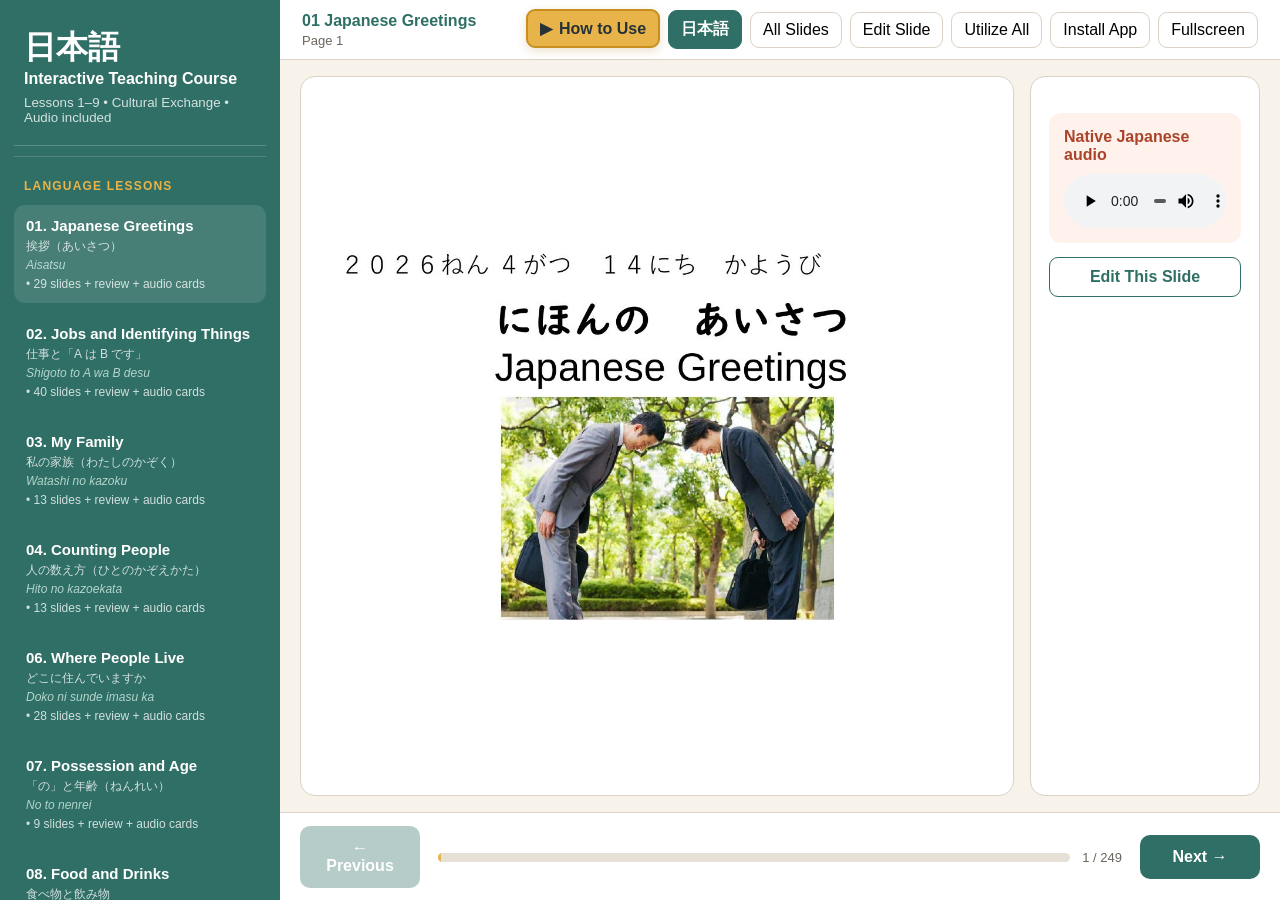
==== commit 33951d0e: "Make How to Use the primary header action" ====
--- a/index.html
+++ b/index.html
@@ -22,7 +22,7 @@
 main{min-width:0;display:grid;grid-template-rows:60px 1fr 88px;height:100vh}
 header{display:flex;align-items:center;justify-content:space-between;background:white;border-bottom:1px solid var(--line);padding:0 22px}
 .crumb{font-weight:800;color:var(--teal)}.page-label{font-size:13px;color:var(--muted);margin-top:3px}
-.header-actions{display:flex;gap:8px;align-items:center}.icon-btn{border:1px solid var(--line);background:white;border-radius:9px;padding:8px 12px;cursor:pointer;white-space:nowrap}.language-btn{background:var(--teal);border-color:var(--teal);color:white;font-weight:800}
+.header-actions{display:flex;gap:8px;align-items:center}.icon-btn{border:1px solid var(--line);background:white;border-radius:9px;padding:8px 12px;cursor:pointer;white-space:nowrap}.how-to-btn{background:var(--gold);border:2px solid #c78e20;color:var(--ink);font-weight:900;box-shadow:0 3px 10px #a86f1938;transform:translateY(-1px)}.how-to-btn::before{content:"▶";margin-right:7px}.how-to-btn:hover{background:#f2c65f;box-shadow:0 5px 14px #a86f1950}.language-btn{background:var(--teal);border-color:var(--teal);color:white;font-weight:800}
 .stage{min-height:0;display:grid;grid-template-columns:minmax(0,1fr) 230px;gap:16px;padding:16px 20px}
 .stage.quiz-stage{grid-template-columns:1fr}.stage.quiz-stage .side-card{display:none!important}
 .visual{background:white;border:1px solid var(--line);border-radius:15px;display:flex;align-items:center;justify-content:center;overflow:hidden;position:relative}
@@ -69,7 +69,7 @@
 <main>
   <header>
     <div><div class="crumb" id="crumb"></div><div class="page-label" id="pageLabel"></div></div>
-    <div class="header-actions"><button class="icon-btn language-btn" id="languageBtn">日本語</button><button class="icon-btn mobile-lessons" id="menuBtn" data-i18n="lessons">Lessons</button><button class="icon-btn" id="slidesBtn" data-i18n="allSlides">All Slides</button><button class="icon-btn" id="helpBtn" data-i18n="howToUse">How to Use</button><button class="icon-btn" id="editBtn" data-i18n="editSlide">Edit Slide</button><button class="icon-btn" id="utilizeBtn" data-i18n="utilizeAll">Utilize All</button><button class="icon-btn" id="installBtn" data-i18n="installApp">Install App</button><button class="icon-btn" id="fullscreenBtn" data-i18n="fullscreen">Fullscreen</button></div>
+    <div class="header-actions"><button class="icon-btn how-to-btn" id="helpBtn" data-i18n="howToUse">How to Use</button><button class="icon-btn language-btn" id="languageBtn">日本語</button><button class="icon-btn mobile-lessons" id="menuBtn" data-i18n="lessons">Lessons</button><button class="icon-btn" id="slidesBtn" data-i18n="allSlides">All Slides</button><button class="icon-btn" id="editBtn" data-i18n="editSlide">Edit Slide</button><button class="icon-btn" id="utilizeBtn" data-i18n="utilizeAll">Utilize All</button><button class="icon-btn" id="installBtn" data-i18n="installApp">Install App</button><button class="icon-btn" id="fullscreenBtn" data-i18n="fullscreen">Fullscreen</button></div>
   </header>
   <section class="stage" id="stage">
     <div class="visual" id="visual">
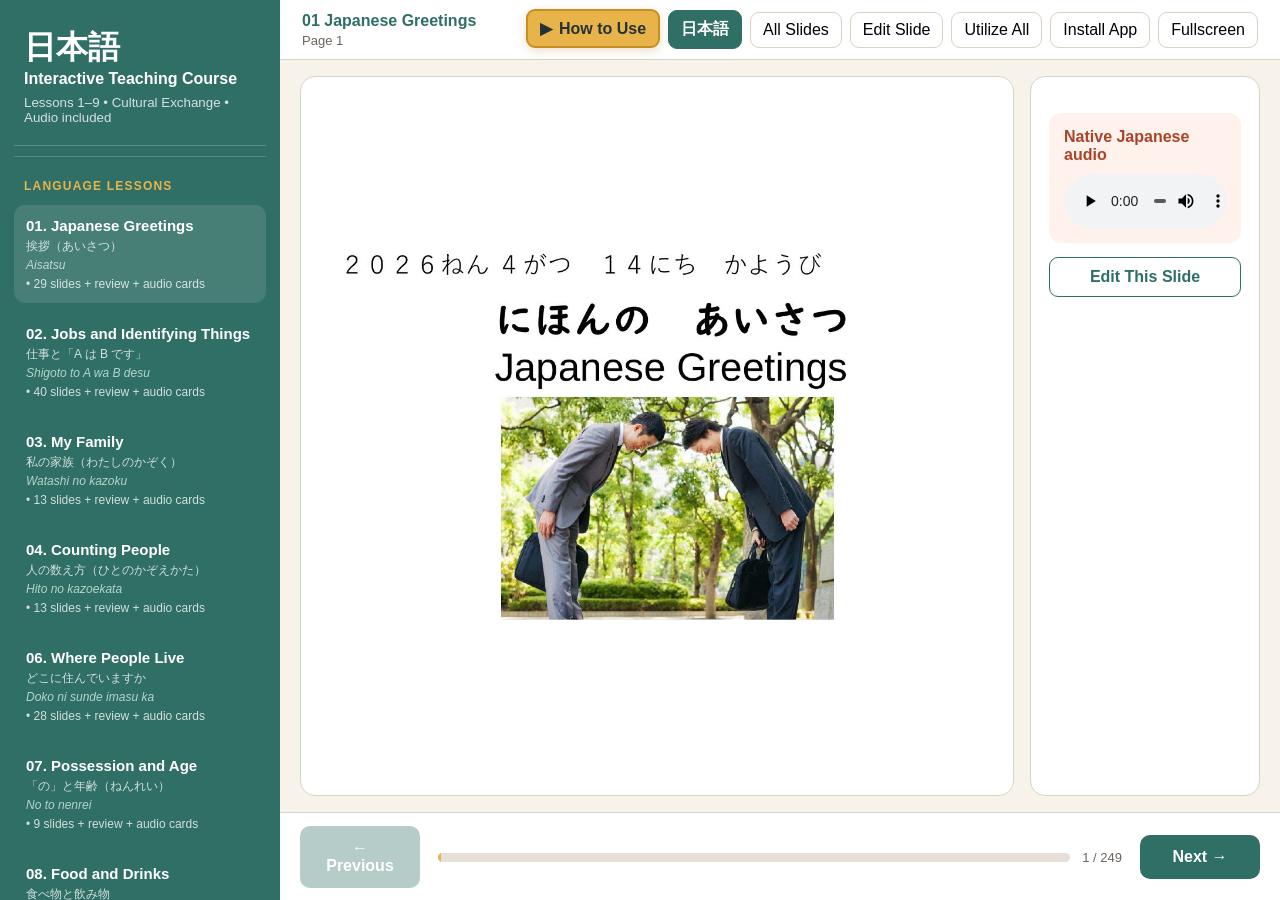
==== commit 22dc1a93: "Improve review cards and mobile lesson chooser" ====
--- a/index.html
+++ b/index.html
@@ -42,21 +42,22 @@
 .sentence-card{perspective:900px;pointer-events:auto;position:relative}.sentence-inner{position:absolute;inset:4px;transform-style:preserve-3d;transition:transform .48s}.sentence-card.flipped .sentence-inner{transform:rotateY(180deg)}
 .sentence-face{position:absolute;inset:0;backface-visibility:hidden;border-radius:9px;display:flex;flex-direction:column;align-items:center;justify-content:flex-end;padding:9px}
 .sentence-front{background:transparent}.sentence-front button{border:0;background:#e8b44ae8;color:var(--ink);font-weight:800;padding:8px 11px;border-radius:8px;cursor:pointer;box-shadow:0 2px 8px #0003}
-.sentence-back{transform:rotateY(180deg);justify-content:center;background:#fffdf8f5;border:3px solid var(--gold);text-align:center;padding:16px;overflow:auto}
-.sentence-back .ajp{font-size:clamp(25px,2.45vw,42px);line-height:1.32;font-weight:500;letter-spacing:.01em;overflow-wrap:anywhere}.sentence-back .romaji{font-size:clamp(15px,1.18vw,20px);font-style:normal;font-weight:600;color:var(--teal);margin-top:12px;line-height:1.65}.sentence-back button{margin-top:13px;border:0;background:var(--teal);color:white;border-radius:7px;padding:7px 12px;cursor:pointer}
-.mora-word{display:inline-block;white-space:nowrap;margin:.08em .38em}.mora-dot{color:var(--gold);font-weight:900;padding:0 .05em}.mora-punctuation{display:inline-block;margin-right:.18em;color:var(--muted)}
+.sentence-back{transform:rotateY(180deg);justify-content:center;background:#fffdf8f5;border:3px solid var(--gold);text-align:center;padding:10px;overflow:auto;scrollbar-width:thin}
+.sentence-back .ajp{font-size:clamp(20px,1.85vw,32px);line-height:1.24;font-weight:500;letter-spacing:0;overflow-wrap:anywhere}.sentence-back .ajp.answer-medium{font-size:clamp(18px,1.55vw,27px)}.sentence-back .ajp.answer-long{font-size:clamp(15px,1.25vw,22px);line-height:1.18}.sentence-back .romaji{font-size:clamp(13px,1vw,17px);font-style:normal;font-weight:650;color:var(--teal);margin-top:7px;line-height:1.38}.sentence-back button{margin-top:8px;border:0;background:var(--teal);color:white;border-radius:7px;padding:6px 11px;cursor:pointer;flex:0 0 auto}
+.mora-word{display:inline-block;white-space:nowrap;margin:.04em .14em}.mora-dot{color:#bd851b;font-weight:900;padding:0 .01em}.mora-punctuation{display:inline-block;margin:0 .06em;color:var(--muted)}
 .custom-note{display:none;background:#eef7f4;border-radius:10px;padding:12px;margin-top:14px;white-space:pre-wrap;line-height:1.45}.video-link{display:none;background:#4361a8}.edit-btn{width:100%;border:1px solid var(--teal);background:white;color:var(--teal);font-weight:800;padding:10px;border-radius:9px;margin-top:14px;cursor:pointer}
 .slide-browser{width:min(1100px,94vw);height:min(760px,90vh);border:0;border-radius:16px;padding:0}.dialog-head{position:sticky;top:0;background:var(--teal);color:white;padding:18px 22px;display:flex;justify-content:space-between;align-items:center;z-index:2}.thumb-grid{display:grid;grid-template-columns:repeat(4,1fr);gap:14px;padding:20px}.thumb{border:2px solid transparent;background:white;border-radius:10px;padding:7px;cursor:pointer;text-align:left}.thumb.current{border-color:var(--rust)}.thumb img{width:100%;height:105px;object-fit:contain;background:#fafafa}.thumb b{display:block;margin-top:6px;font-size:13px}
 .edit-dialog{width:min(600px,92vw);border:0;border-radius:16px;padding:22px}.edit-dialog label{display:block;font-weight:800;margin:14px 0 5px}.edit-dialog input,.edit-dialog textarea{width:100%;padding:10px;border:1px solid var(--line);border-radius:8px}.edit-dialog textarea{height:110px}.dialog-actions{display:flex;justify-content:flex-end;gap:9px;margin-top:18px}.dialog-actions button{padding:9px 14px;border-radius:8px;border:0;cursor:pointer}.save{background:var(--teal);color:white}
 .nav-subgroup{margin:16px 10px 4px;padding-left:9px;border-left:3px solid var(--gold);font-size:11px;font-weight:800;line-height:1.35;color:#fff;text-transform:none;letter-spacing:.02em}
 .utilize-dialog{width:min(920px,94vw);max-height:88vh;border:0;border-radius:18px;padding:0;overflow:hidden}.utilize-body{padding:22px;overflow:auto;max-height:calc(88vh - 66px)}.utilize-intro{background:#eef7f4;border-radius:12px;padding:14px;line-height:1.5}.editor-grid{display:grid;grid-template-columns:repeat(3,1fr);gap:12px;margin-top:18px}.editor-action{min-height:92px;border:1px solid var(--line);background:white;border-radius:12px;padding:13px;text-align:left;cursor:pointer}.editor-action:hover{border-color:var(--teal);box-shadow:0 3px 12px #0001}.editor-action b{display:block;color:var(--teal);margin-bottom:6px}.editor-action span{font-size:12px;color:var(--muted);line-height:1.35}.editor-action.danger b{color:var(--rust)}.utilize-status{margin-top:16px;padding:11px;border-radius:9px;background:#f6f1e8;font-size:13px}.utilize-current{font-weight:800;color:var(--rust)}.hidden-input{display:none}
 .help-dialog{width:min(980px,94vw);max-height:90vh;border:0;border-radius:18px;padding:0;overflow:hidden}.help-body{padding:22px;overflow:auto;max-height:calc(90vh - 66px)}.help-intro{margin:0 0 18px;color:var(--muted);line-height:1.5}.help-videos{display:grid;grid-template-columns:1fr 1fr;gap:18px}.help-video{background:#f7f3ea;border:1px solid var(--line);border-radius:14px;padding:14px}.help-video h3{margin:0 0 10px;color:var(--teal)}.help-video video{display:block;width:100%;border-radius:10px;background:#111}
+.lesson-dialog{width:min(560px,94vw);height:min(820px,90vh);border:0;border-radius:18px;padding:0;overflow:hidden;background:var(--cream)}.lesson-dialog-head{position:sticky;top:0;z-index:3;background:var(--teal);color:white;padding:18px 20px;display:flex;align-items:center;justify-content:space-between;box-shadow:0 3px 12px #0002}.lesson-dialog-head h2{font-size:21px;margin:0}.lesson-dialog-head button{border:1px solid #ffffff66;background:#ffffff18;color:white;border-radius:9px;padding:8px 12px;cursor:pointer}.lesson-dialog-body{height:calc(100% - 66px);overflow:auto;padding:12px}.lesson-dialog #mobileNav{background:transparent}.lesson-dialog #mobileNav .nav-group{border:0;margin:4px 0 6px;padding:13px 8px 5px;color:var(--rust);font-size:12px}.lesson-dialog #mobileNav .nav-subgroup{color:var(--teal);border-left-color:var(--gold);margin:13px 5px 5px}.lesson-dialog #mobileNav .lesson-btn{position:relative;background:white;color:var(--ink);border:1px solid var(--line);box-shadow:0 2px 8px #0000000d;padding:14px 40px 14px 14px;margin:8px 0}.lesson-dialog #mobileNav .lesson-btn::after{content:"›";position:absolute;right:15px;top:50%;transform:translateY(-50%);font-size:28px;color:var(--teal)}.lesson-dialog #mobileNav .lesson-btn:hover,.lesson-dialog #mobileNav .lesson-btn.active{background:#eef7f4;border-color:var(--teal)}.lesson-dialog #mobileNav .lesson-btn b{font-size:16px;color:var(--teal)}.lesson-dialog #mobileNav .lesson-btn span{font-size:12px;line-height:1.45;color:var(--muted);opacity:1}.lesson-dialog #mobileNav .lesson-btn em{color:var(--rust);font-weight:700;margin-top:4px}
 footer{background:white;border-top:1px solid var(--line);display:grid;grid-template-columns:120px 1fr 120px;align-items:center;gap:18px;padding:13px 20px}
 .nav-btn{border:0;border-radius:10px;background:var(--teal);color:white;padding:13px 16px;font-weight:700;cursor:pointer}.nav-btn:disabled{opacity:.35}
 .progress-wrap{display:grid;grid-template-columns:1fr auto;gap:12px;align-items:center}.progress{height:9px;background:#e6e0d6;border-radius:9px;overflow:hidden}.progress div{height:100%;background:var(--gold)}
 .counter{font-size:13px;color:var(--muted);white-space:nowrap}.mobile-lessons{display:none}
 @media(max-width:1000px){.quiz-grid{grid-template-columns:repeat(2,minmax(200px,1fr))}}
-@media(max-width:850px){body{overflow:auto}.app{display:block;height:auto}aside{display:none}main{height:100vh}header{padding:0 10px;overflow-x:auto;justify-content:flex-start}header>div:first-child{display:none}.header-actions{min-width:max-content}.stage{grid-template-columns:1fr;grid-template-rows:minmax(0,1fr) auto}.side-card{max-height:210px}.mobile-lessons{display:inline-block}.quiz-grid{grid-template-columns:1fr}.thumb-grid{grid-template-columns:repeat(2,1fr)}.sentence-back .ajp{font-size:26px}.sentence-back .romaji{font-size:15px}.editor-grid,.help-videos{grid-template-columns:1fr}}
+@media(max-width:850px){body{overflow:auto}.app{display:block;height:auto}aside{display:none}main{height:100vh}header{padding:0 10px;overflow-x:auto;justify-content:flex-start}header>div:first-child{display:none}.header-actions{min-width:max-content}.stage{grid-template-columns:1fr;grid-template-rows:minmax(0,1fr) auto}.side-card{max-height:210px}.mobile-lessons{display:inline-block}.quiz-grid{grid-template-columns:1fr}.thumb-grid{grid-template-columns:repeat(2,1fr)}.sentence-back{padding:5px;border-width:2px}.sentence-back .ajp{font-size:clamp(13px,3.5vw,20px);line-height:1.16}.sentence-back .ajp.answer-medium{font-size:clamp(12px,3.1vw,18px)}.sentence-back .ajp.answer-long{font-size:clamp(10px,2.7vw,15px)}.sentence-back .romaji{font-size:clamp(9px,2.4vw,12px);line-height:1.22;margin-top:4px}.sentence-back button{font-size:11px;padding:4px 7px;margin-top:4px}.mora-word{margin:.02em .08em}.editor-grid,.help-videos{grid-template-columns:1fr}}
 @media print{aside,header,footer,.side-card{display:none!important}.app,main,.stage{display:block;height:auto}.visual{border:0;height:auto}.visual img{width:100%;max-height:none}}
 </style>
 </head>
@@ -92,7 +93,7 @@
   </footer>
 </main>
 </div>
-<dialog id="lessonDialog"><h2 data-i18n="chooseLesson">Choose a lesson</h2><div id="mobileNav"></div><button onclick="this.closest('dialog').close()" data-i18n="close">Close</button></dialog>
+<dialog class="lesson-dialog" id="lessonDialog"><div class="lesson-dialog-head"><h2 data-i18n="chooseLesson">Choose a lesson</h2><button onclick="this.closest('dialog').close()" data-i18n="close">Close</button></div><div class="lesson-dialog-body"><div id="mobileNav"></div></div></dialog>
 <dialog class="slide-browser" id="slideDialog"><div class="dialog-head"><b id="slideDialogTitle" data-i18n="lessonSlides">Lesson Slides</b><button onclick="this.closest('dialog').close()" data-i18n="close">Close</button></div><div class="thumb-grid" id="thumbGrid"></div></dialog>
 <dialog class="edit-dialog" id="editDialog"><h2 data-i18n="editSlideContent">Edit Slide Content</h2>
 <label data-i18n="customTitle">Custom slide title</label><input id="editTitle" placeholder="Leave blank to use the original title" data-i18n-placeholder="customTitlePlaceholder">
@@ -215,6 +216,7 @@
 function getEdit(s){try{return JSON.parse(localStorage.getItem(editKey(s))||"{}")}catch{return {}}}
 function safeText(x){const d=document.createElement("div");d.textContent=x||"";return d.innerHTML}
 function vocabularyFocus(value){const text=value||"";const quoted=[...text.matchAll(/「([^」]+)」/g)].map(match=>match[1]);return quoted.length?quoted.join(" "):text}
+function reviewAnswerClass(value){const length=[...(value||"")].length;return length>20?"answer-long":length>11?"answer-medium":""}
 function morae(word){
  const letters=[...word],units=[];let i=0;
  const vowel=char=>/[aeiouāīūēō]/i.test(char||"");
@@ -240,7 +242,7 @@
  return tokens.map(token=>{
    if(/^[A-Za-zĀĪŪĒŌāīūēō-]+$/.test(token)){
      const sounds=morae(token).map(safeText);
-     return `<span class="mora-word">${sounds.join('<span class="mora-dot"> · </span>')}</span>`;
+     return `<span class="mora-word">${sounds.join('<span class="mora-dot">・</span>')}</span>`;
    }
    return `<span class="mora-punctuation">${safeText(token)}</span>`;
  }).join("");
@@ -281,7 +283,7 @@
  const reviewGrid=$("reviewCardGrid");reviewGrid.innerHTML="";reviewGrid.style.display="none";reviewGrid.classList.remove("ten");
  if(isReview&&s.answers?.length){
    reviewGrid.style.display="grid";reviewGrid.classList.toggle("ten",s.answers.length===10);
-   reviewGrid.innerHTML=s.answers.map(x=>`<div class="sentence-card"><div class="sentence-inner"><div class="sentence-face sentence-front"><button>${tr("reveal")} ${x.number}</button></div><div class="sentence-face sentence-back"><div class="ajp">${safeText(vocabularyFocus(x.japanese))}</div><div class="romaji" aria-label="${safeText(x.romaji)}">${romajiGuide(x.romaji)}</div><button>${tr("hide")}</button></div></div></div>`).join("");
+   reviewGrid.innerHTML=s.answers.map(x=>{const focused=vocabularyFocus(x.japanese);return `<div class="sentence-card"><div class="sentence-inner"><div class="sentence-face sentence-front"><button>${tr("reveal")} ${x.number}</button></div><div class="sentence-face sentence-back"><div class="ajp ${reviewAnswerClass(focused)}">${safeText(focused)}</div><div class="romaji" aria-label="${safeText(x.romaji)}">${romajiGuide(x.romaji)}</div><button>${tr("hide")}</button></div></div></div>`}).join("");
    reviewGrid.querySelectorAll(".sentence-card button").forEach(btn=>btn.onclick=()=>btn.closest(".sentence-card").classList.toggle("flipped"));
  }
  if(isQuiz){
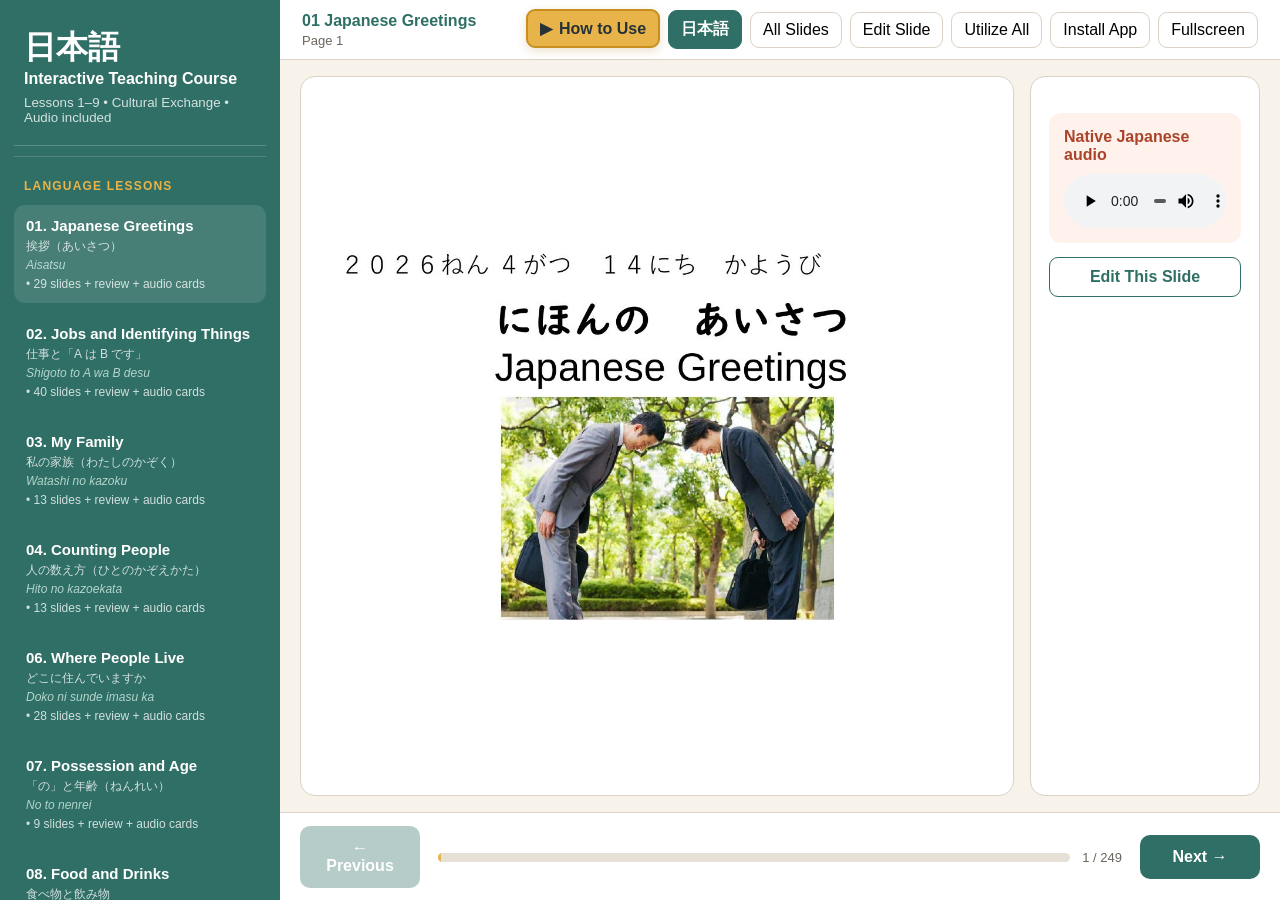
==== commit 1131920d: "Add English-friendly pronunciation guides" ====
--- a/index.html
+++ b/index.html
@@ -44,7 +44,7 @@
 .sentence-front{background:transparent}.sentence-front button{border:0;background:#e8b44ae8;color:var(--ink);font-weight:800;padding:8px 11px;border-radius:8px;cursor:pointer;box-shadow:0 2px 8px #0003}
 .sentence-back{transform:rotateY(180deg);justify-content:center;background:#fffdf8f5;border:3px solid var(--gold);text-align:center;padding:10px;overflow:auto;scrollbar-width:thin}
 .sentence-back .ajp{font-size:clamp(20px,1.85vw,32px);line-height:1.24;font-weight:500;letter-spacing:0;overflow-wrap:anywhere}.sentence-back .ajp.answer-medium{font-size:clamp(18px,1.55vw,27px)}.sentence-back .ajp.answer-long{font-size:clamp(15px,1.25vw,22px);line-height:1.18}.sentence-back .romaji{font-size:clamp(13px,1vw,17px);font-style:normal;font-weight:650;color:var(--teal);margin-top:7px;line-height:1.38}.sentence-back button{margin-top:8px;border:0;background:var(--teal);color:white;border-radius:7px;padding:6px 11px;cursor:pointer;flex:0 0 auto}
-.mora-word{display:inline-block;white-space:nowrap;margin:.04em .14em}.mora-dot{color:#bd851b;font-weight:900;padding:0 .01em}.mora-punctuation{display:inline-block;margin:0 .06em;color:var(--muted)}
+.mora-word{display:inline-block;white-space:nowrap;margin:.04em .18em}.mora-dot{color:#bd851b;font-weight:900;padding:0 .015em}.mora-punctuation{display:inline-block;margin:0 .06em;color:var(--muted)}
 .custom-note{display:none;background:#eef7f4;border-radius:10px;padding:12px;margin-top:14px;white-space:pre-wrap;line-height:1.45}.video-link{display:none;background:#4361a8}.edit-btn{width:100%;border:1px solid var(--teal);background:white;color:var(--teal);font-weight:800;padding:10px;border-radius:9px;margin-top:14px;cursor:pointer}
 .slide-browser{width:min(1100px,94vw);height:min(760px,90vh);border:0;border-radius:16px;padding:0}.dialog-head{position:sticky;top:0;background:var(--teal);color:white;padding:18px 22px;display:flex;justify-content:space-between;align-items:center;z-index:2}.thumb-grid{display:grid;grid-template-columns:repeat(4,1fr);gap:14px;padding:20px}.thumb{border:2px solid transparent;background:white;border-radius:10px;padding:7px;cursor:pointer;text-align:left}.thumb.current{border-color:var(--rust)}.thumb img{width:100%;height:105px;object-fit:contain;background:#fafafa}.thumb b{display:block;margin-top:6px;font-size:13px}
 .edit-dialog{width:min(600px,92vw);border:0;border-radius:16px;padding:22px}.edit-dialog label{display:block;font-weight:800;margin:14px 0 5px}.edit-dialog input,.edit-dialog textarea{width:100%;padding:10px;border:1px solid var(--line);border-radius:8px}.edit-dialog textarea{height:110px}.dialog-actions{display:flex;justify-content:flex-end;gap:9px;margin-top:18px}.dialog-actions button{padding:9px 14px;border-radius:8px;border:0;cursor:pointer}.save{background:var(--teal);color:white}
@@ -217,6 +217,42 @@
 function safeText(x){const d=document.createElement("div");d.textContent=x||"";return d.innerHTML}
 function vocabularyFocus(value){const text=value||"";const quoted=[...text.matchAll(/「([^」]+)」/g)].map(match=>match[1]);return quoted.length?quoted.join(" "):text}
 function reviewAnswerClass(value){const length=[...(value||"")].length;return length>20?"answer-long":length>11?"answer-medium":""}
+const PRONUNCIATION_OVERRIDES={
+ "a":"ah","i":"ee","u":"oo","e":"eh","o":"oh","wa":"wah","ha":"wah","no":"noh","ni":"nee","to":"toh","ga":"gah","de":"deh","ka":"kah","mo":"moh",
+ "desu":"dess","masu":"mahss","imasu":"ee-mahss","arimasu":"ah-ree-mahss","ja":"jah","nai":"nigh","naidesu":"nigh-dess",
+ "watashi":"wah-tah-shee","watakushi":"wah-tah-koo-shee","kore":"koh-reh","sore":"soh-reh","are":"ah-reh","kono":"koh-noh","sono":"soh-noh","ano":"ah-noh",
+ "hito":"hee-toh","dare":"dah-reh","doko":"doh-koh","nani":"nah-nee","nan":"nahn","namae":"nah-mah-eh","nihon":"nee-hohn","amerika":"ah-meh-ree-kah","jin":"jeen","aisatsu":"eye-saht-soo","toire":"toh-ee-reh",
+ "ohayou":"oh-hah-yoh","gozaimasu":"goh-zah-ee-mahss","konnichiwa":"kohn-nee-chee-wah","konbanwa":"kohn-bahn-wah","sayounara":"sah-yoh-nah-rah",
+ "arigatou":"ah-ree-gah-toh","sumimasen":"soo-mee-mah-sehn","gomennasai":"goh-mehn-nah-sigh","oyasumi":"oh-yah-soo-mee","nasai":"nah-sigh","douzo":"doh-zoh",
+ "hai":"high","iie":"ee-eh","daijoubu":"dye-joh-boo","kudasai":"koo-dah-sigh","mata":"mah-tah","ne":"neh",
+ "suki":"skee","daisuki":"dye-skee","ichiban":"ee-chee-bahn","itsumo":"eet-soo-moh","yoku":"yoh-koo","amari":"ah-mah-ree",
+ "tabemasu":"tah-beh-mahss","tabemasen":"tah-beh-mah-sehn","nomimasu":"noh-mee-mahss","nomimasen":"noh-mee-mah-sehn","tabemono":"tah-beh-moh-noh","nomimono":"noh-mee-moh-noh",
+ "gohan":"goh-hahn","mizu":"mee-zoo","koohii":"koh-hee","ocha":"oh-chah","koucha":"koh-chah","osake":"oh-sah-keh","pan":"pahn",
+ "shigoto":"shee-goh-toh","kaishain":"kigh-shah-een","koumuin":"koh-moo-een","keisatsukan":"keh-ee-saht-soo-kahn","enjinia":"ehn-jee-nee-ah",
+ "kazoku":"kah-zoh-koo","chichi":"chee-chee","haha":"hah-hah","otousan":"oh-toh-sahn","okaasan":"oh-kah-sahn","otto":"oht-toh","tsuma":"tsoo-mah",
+ "otokonohito":"oh-toh-koh-noh-hee-toh","onnanohito":"ohn-nah-noh-hee-toh","otokonoko":"oh-toh-koh-noh-koh","onnanoko":"ohn-nah-noh-koh","akachan":"ah-kah-chahn",
+ "sunde":"soon-deh","renshuu":"rehn-shoo","kyou":"kyoh","ashita":"ah-shee-tah","yasumi":"yah-soo-mee","koko":"koh-koh","asoko":"ah-soh-koh"
+};
+const PRONUNCIATION_LEXICON=[
+ "gozaimasu","keisatsukan","tabemasen","nomimasen","tabemono","nomimono","otokonohito","onnanohito","otokonoko","onnanoko",
+ "arigatou","sumimasen","gomennasai","daijoubu","sayounara","konnichiwa","konbanwa","watakushi","watashi","amerika","kaishain","koumuin",
+ "tabemasu","nomimasu","arimasu","naidesu","oyasumi","otousan","okaasan","ichiban","daisuki","shigoto","kazoku","renshuu","kudasai",
+ "kore","sore","kono","sono","nihon","namae","sunde","imasu","desu","masu","dare","doko","hito","gohan","mizu","koohii","koucha",
+ "itsumo","amari","yoku","suki","chichi","haha","otto","tsuma","akachan","kyou","ashita","yasumi","koko","asoko","douzo","nasai","mata",
+ "iie","hai","nani","nan","jin","pan","ocha","osake","aisatsu","toire","wa","ha","ga","no","ni","de","to","mo","o","ka","ja"
+].sort((a,b)=>b.length-a.length);
+function splitRomajiWord(word){
+ const lower=word.toLowerCase();
+ if(PRONUNCIATION_OVERRIDES[lower])return [lower];
+ const parts=[];let position=0;
+ while(position<lower.length){
+   const match=PRONUNCIATION_LEXICON.find(item=>lower.startsWith(item,position));
+   if(match){parts.push(match);position+=match.length;continue}
+   const next=PRONUNCIATION_LEXICON.map(item=>lower.indexOf(item,position+1)).filter(index=>index>position).sort((a,b)=>a-b)[0];
+   const end=next||lower.length;parts.push(lower.slice(position,end));position=end;
+ }
+ return parts.filter(Boolean);
+}
 function morae(word){
  const letters=[...word],units=[];let i=0;
  const vowel=char=>/[aeiouāīūēō]/i.test(char||"");
@@ -237,12 +273,23 @@
  }
  return units.filter(Boolean);
 }
+function soundMora(value){
+ const exact={"a":"ah","i":"ee","u":"oo","e":"eh","o":"oh","shi":"shee","chi":"chee","tsu":"tsoo","fu":"foo","ji":"jee","zu":"zoo","n":"n","r":"r"};
+ if(exact[value])return exact[value];
+ return value
+   .replace(/ā/g,"ah").replace(/ī/g,"ee").replace(/ū/g,"oo").replace(/ē/g,"eh").replace(/ō/g,"oh")
+   .replace(/a$/,"ah").replace(/i$/,"ee").replace(/u$/,"oo").replace(/e$/,"eh").replace(/o$/,"oh");
+}
+function pronunciationWord(word){
+ const lower=word.toLowerCase();
+ if(PRONUNCIATION_OVERRIDES[lower])return PRONUNCIATION_OVERRIDES[lower];
+ return morae(lower).map(soundMora).join("-");
+}
 function romajiGuide(value){
  const tokens=String(value||"").match(/[A-Za-zĀĪŪĒŌāīūēō-]+|[^A-Za-zĀĪŪĒŌāīūēō\s-]+/g)||[];
  return tokens.map(token=>{
    if(/^[A-Za-zĀĪŪĒŌāīūēō-]+$/.test(token)){
-     const sounds=morae(token).map(safeText);
-     return `<span class="mora-word">${sounds.join('<span class="mora-dot">・</span>')}</span>`;
+     return splitRomajiWord(token).map(word=>`<span class="mora-word">${safeText(pronunciationWord(word))}</span>`).join("");
    }
    return `<span class="mora-punctuation">${safeText(token)}</span>`;
  }).join("");
